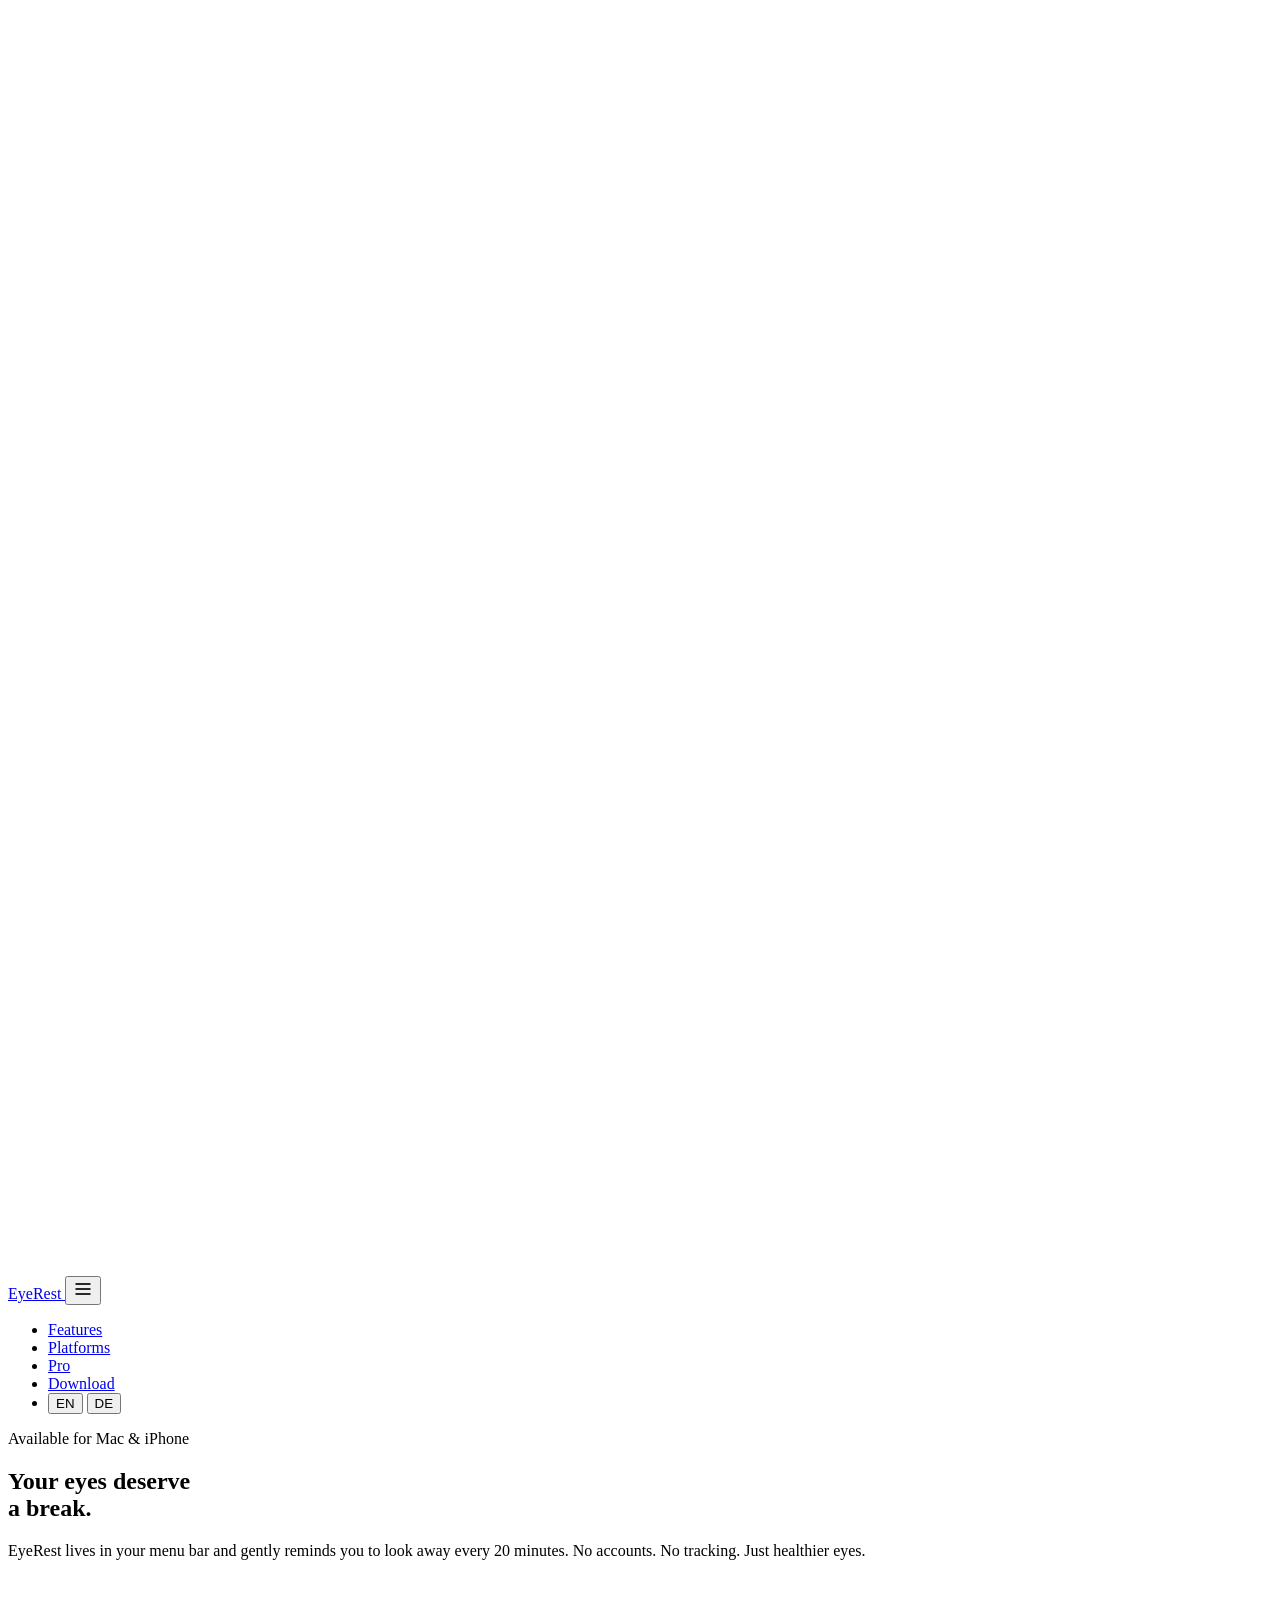
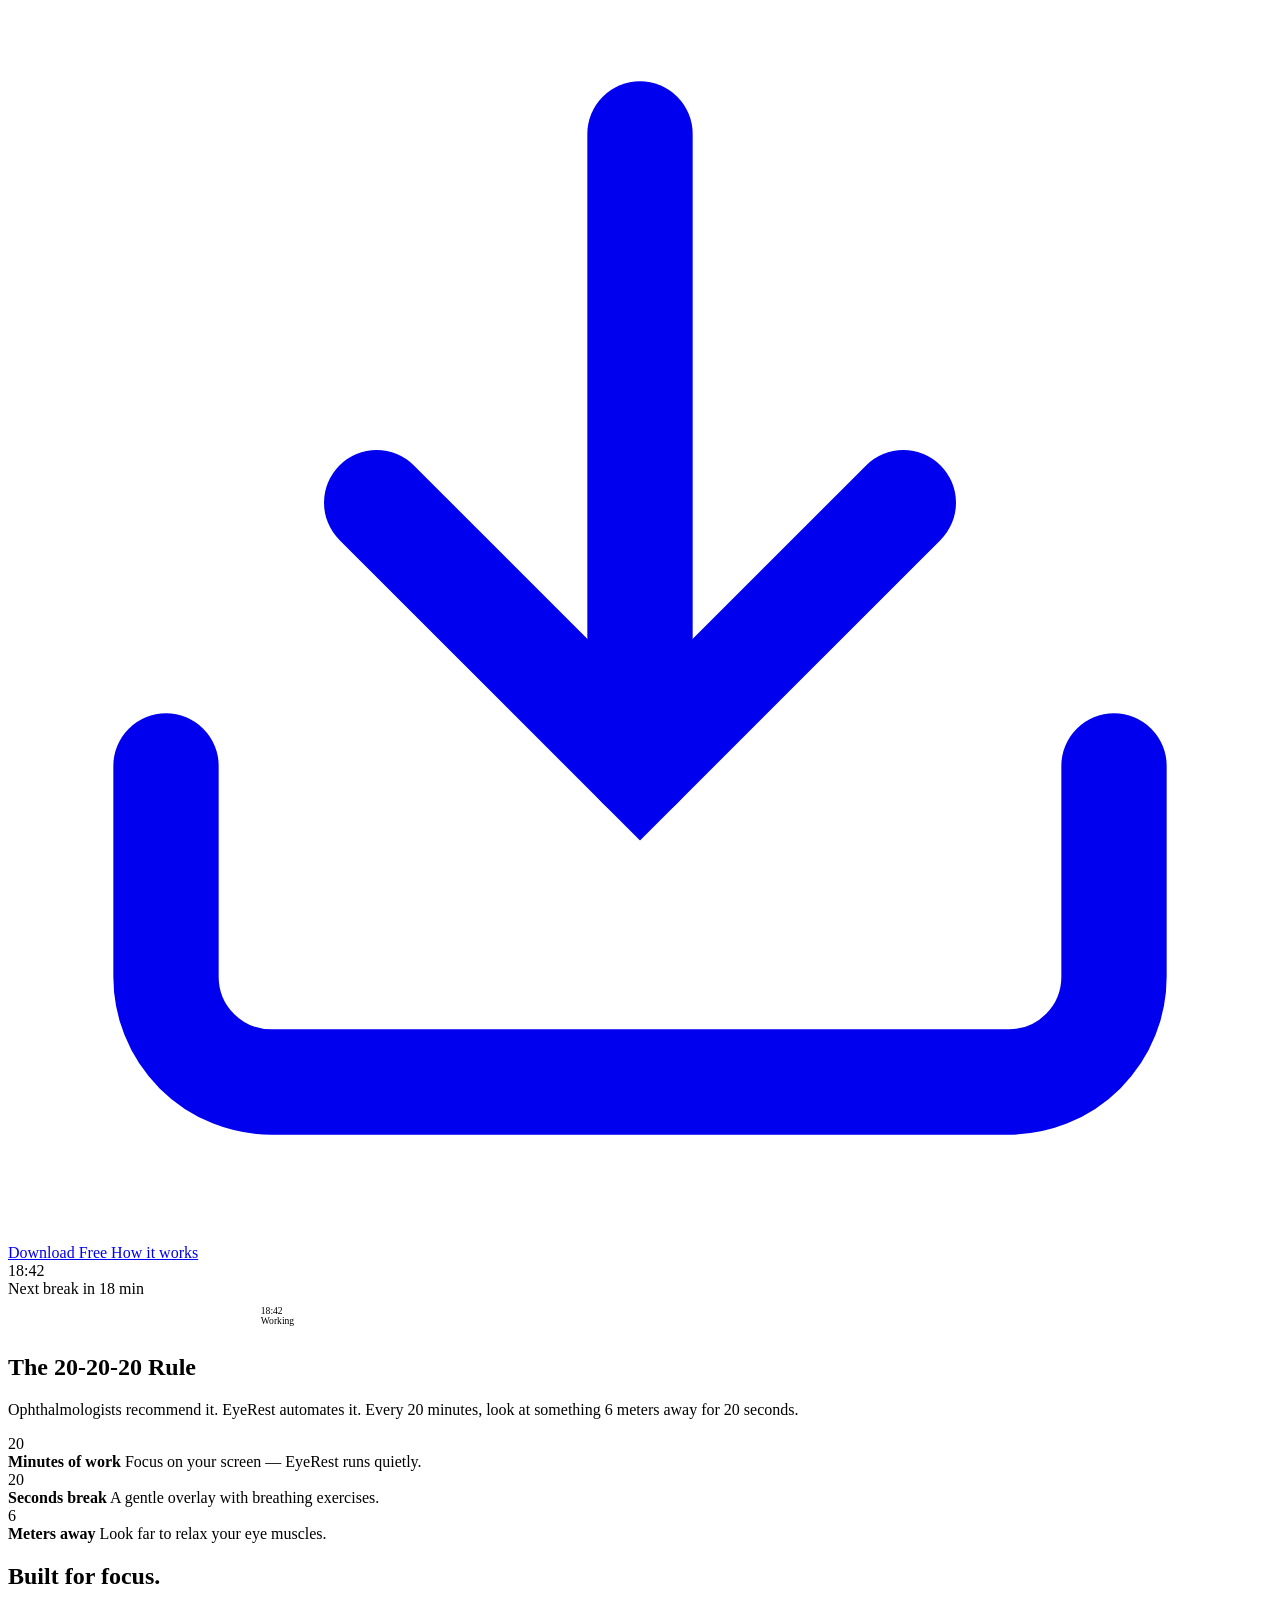
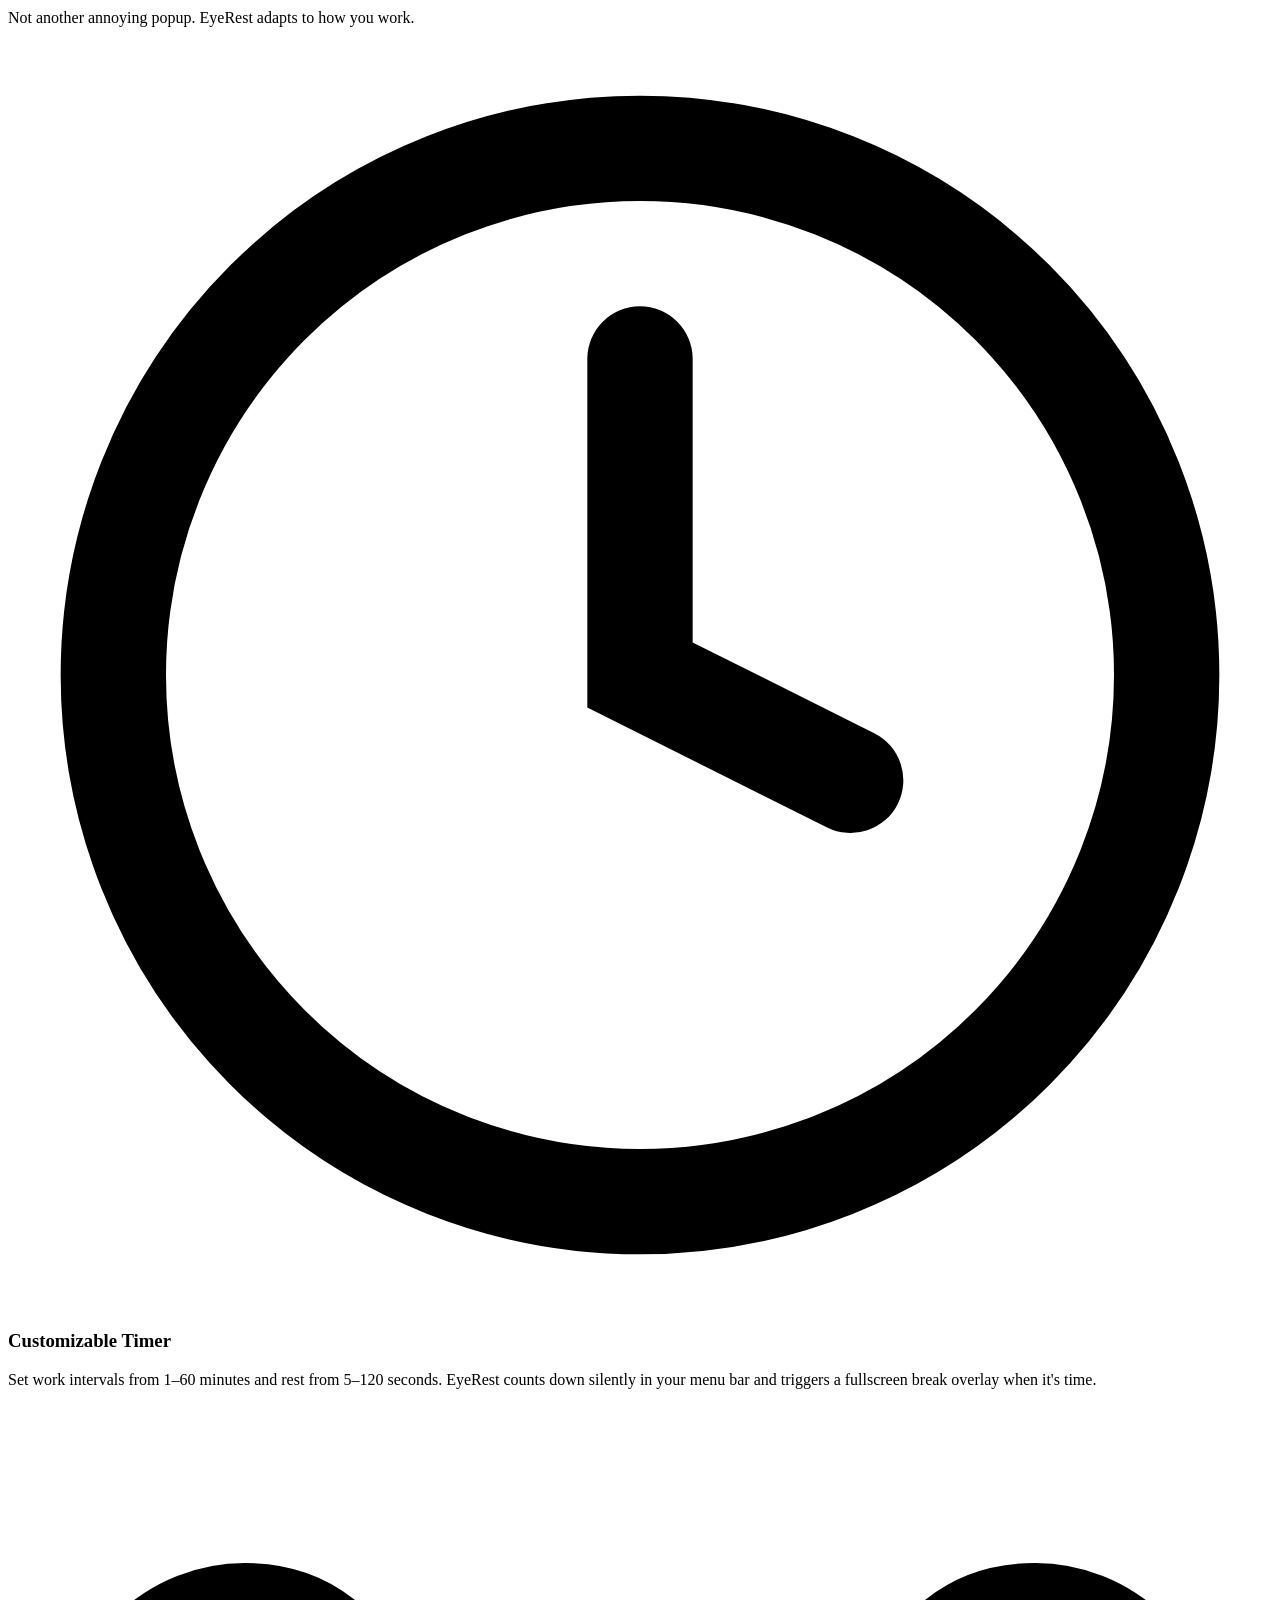
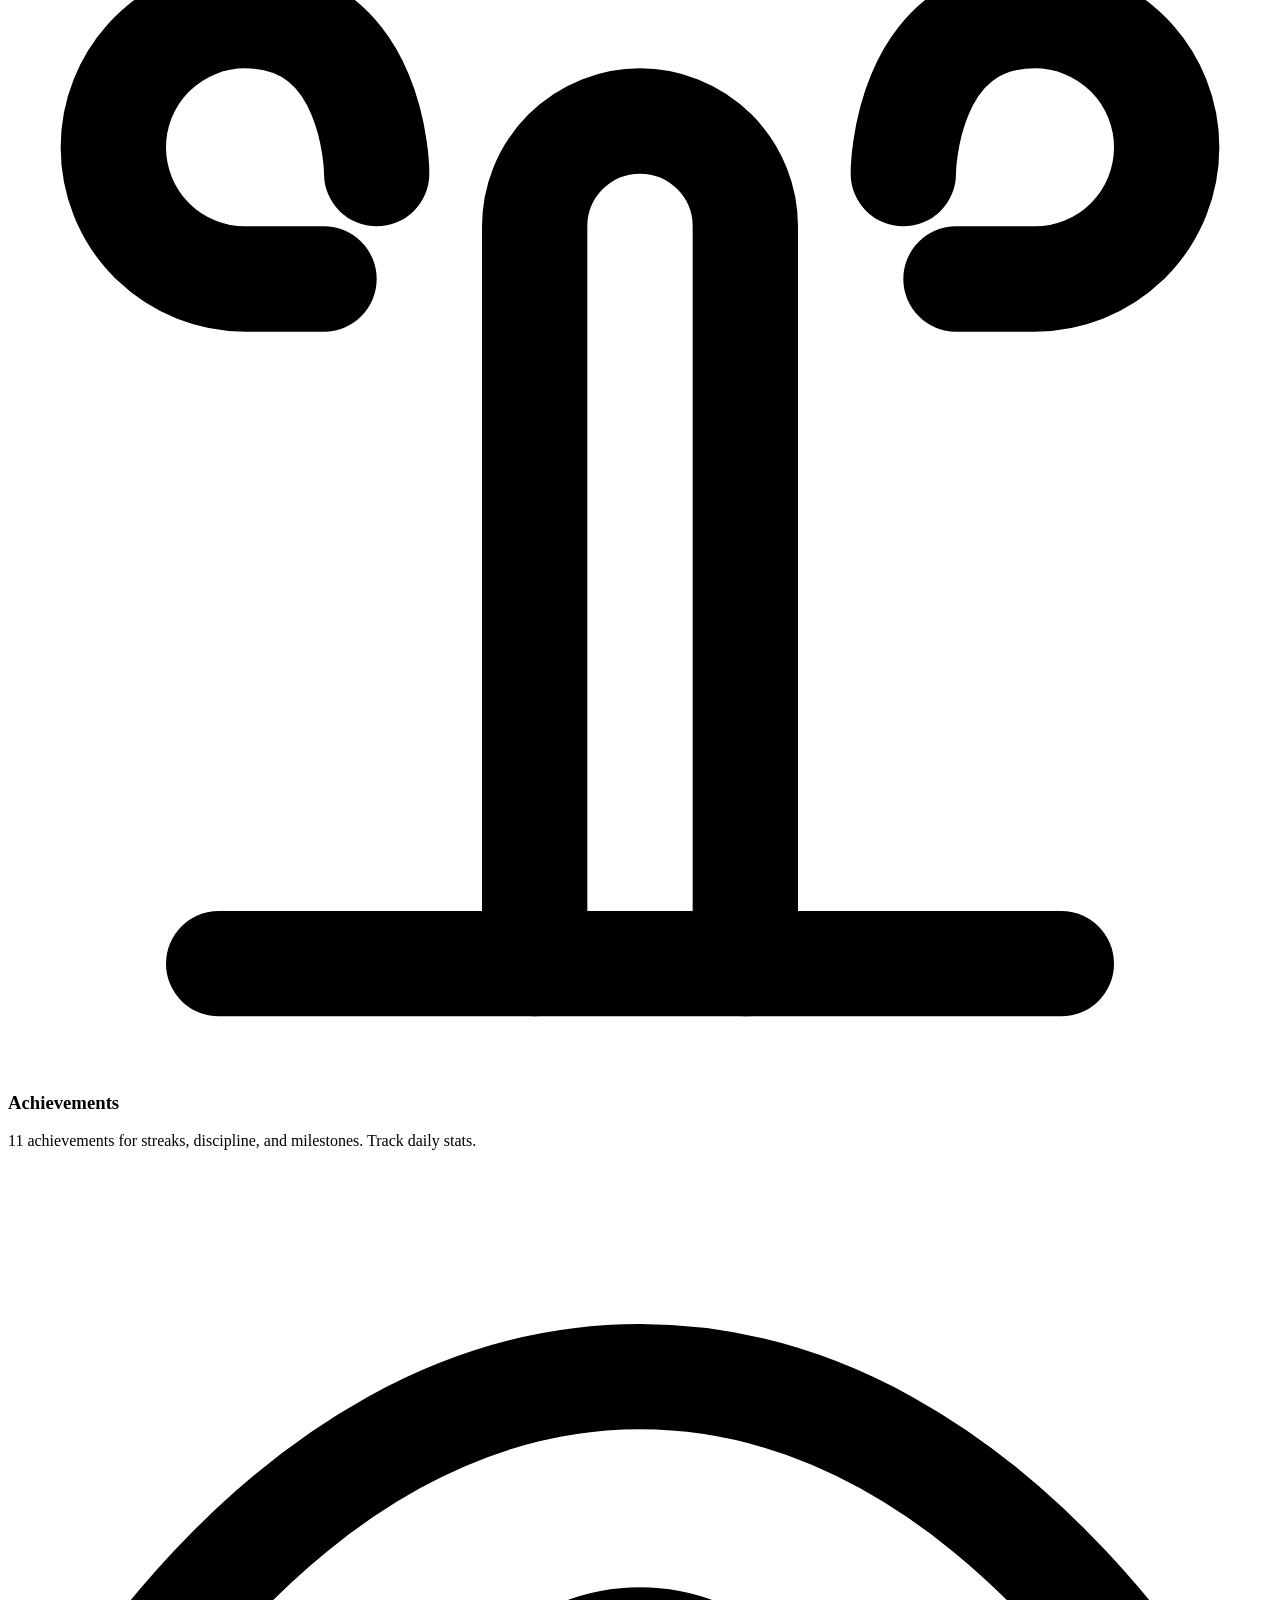
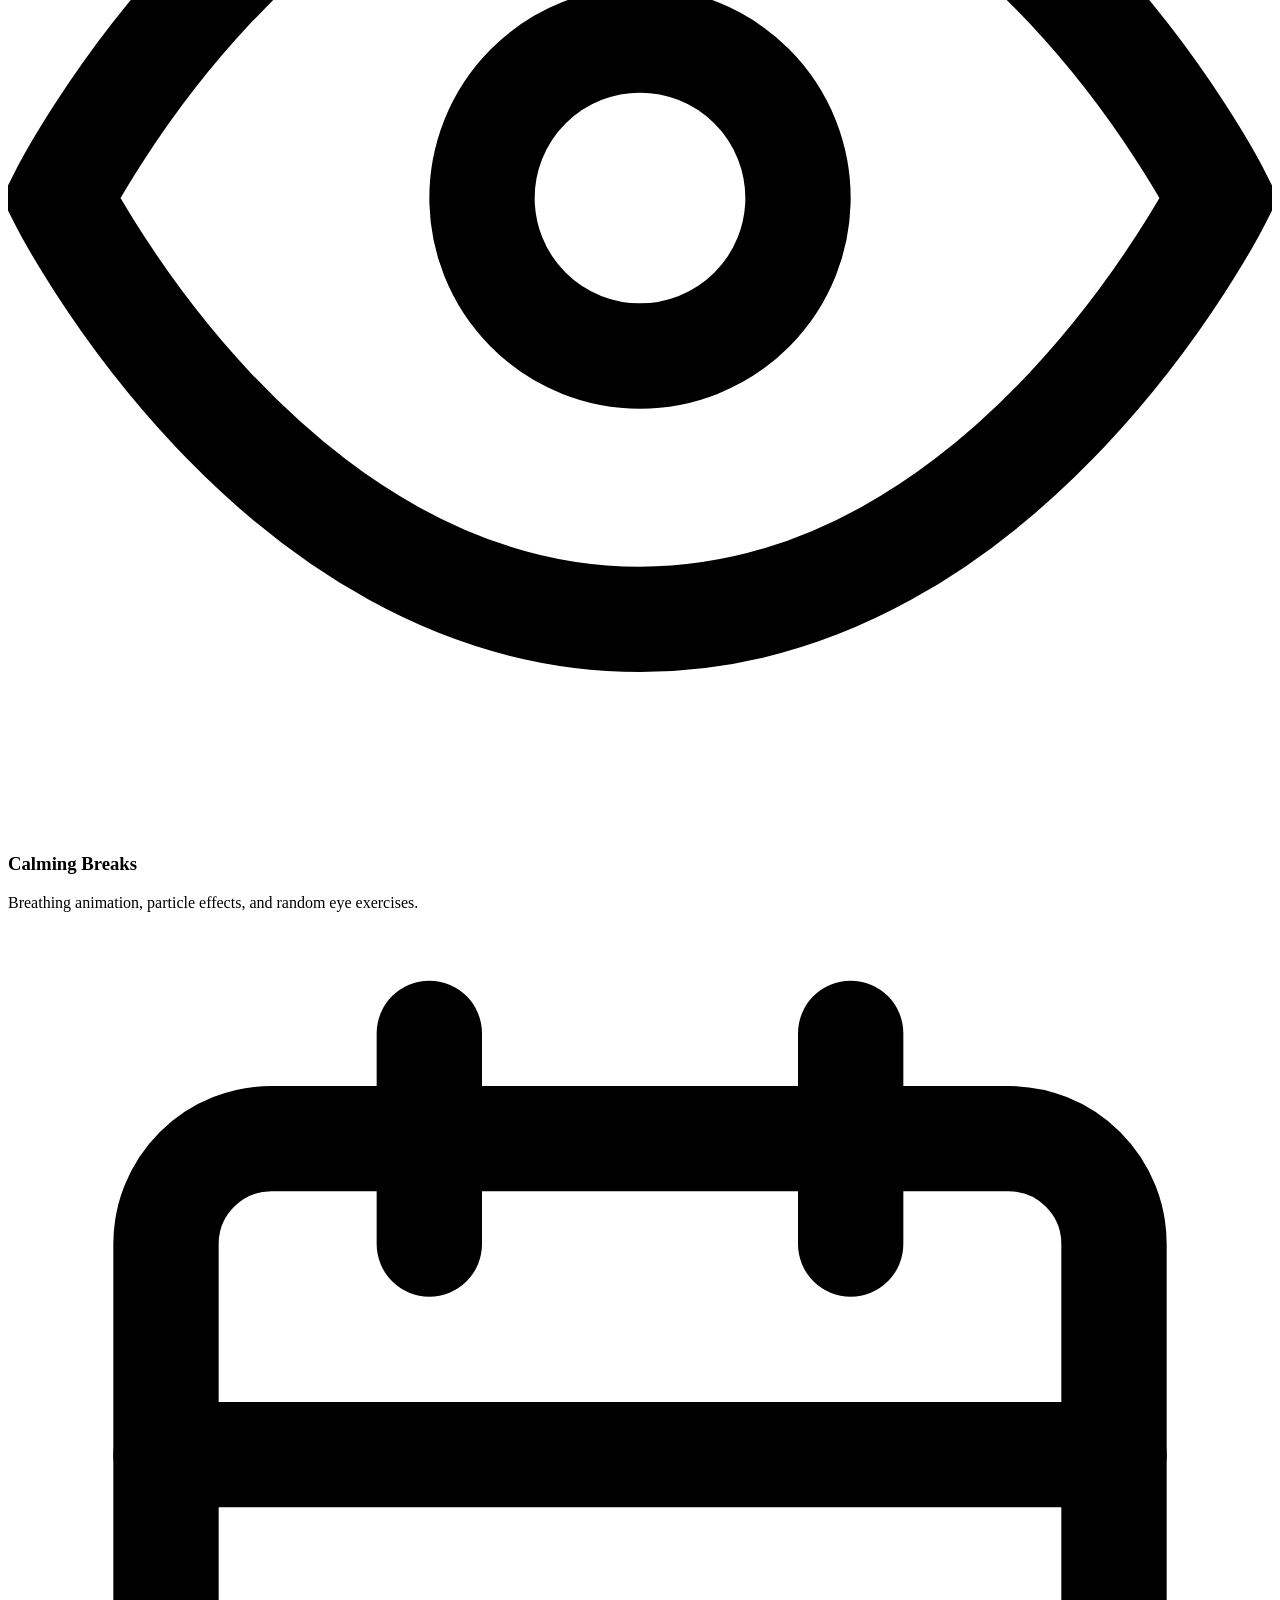
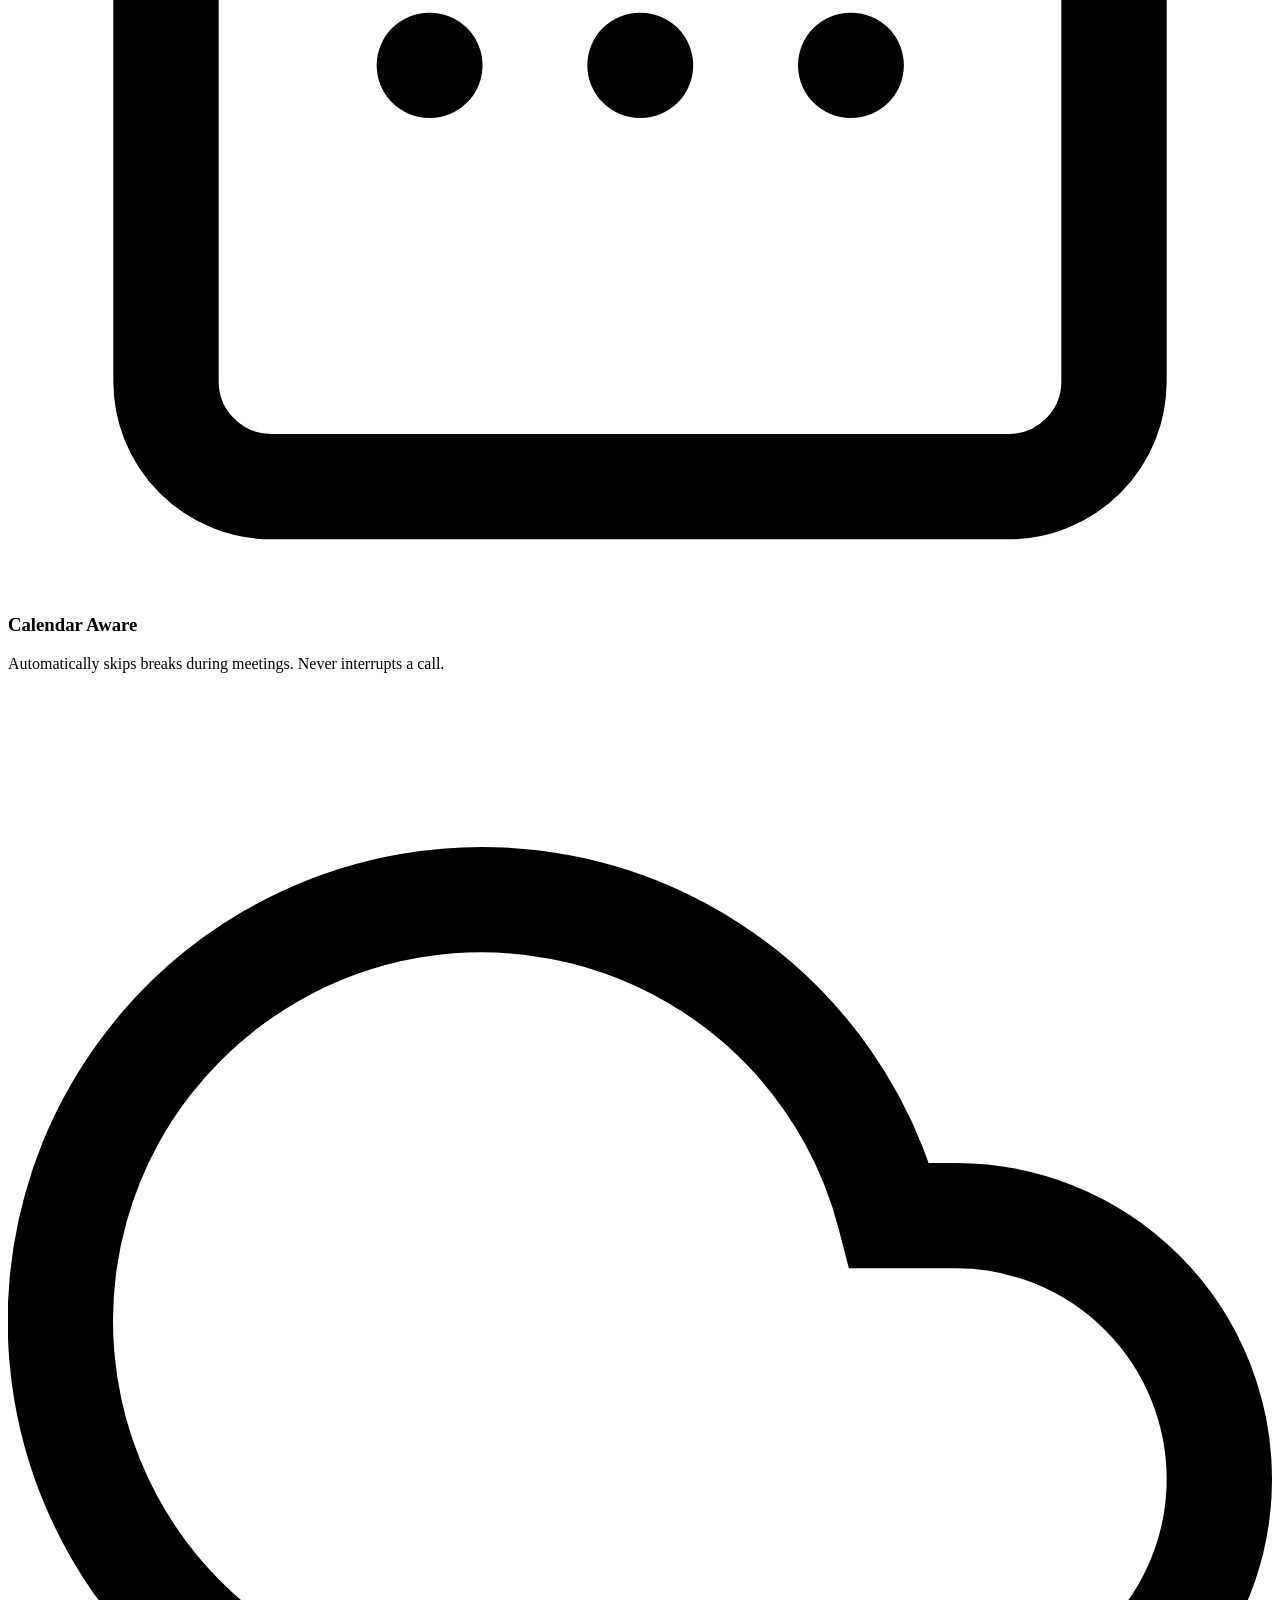
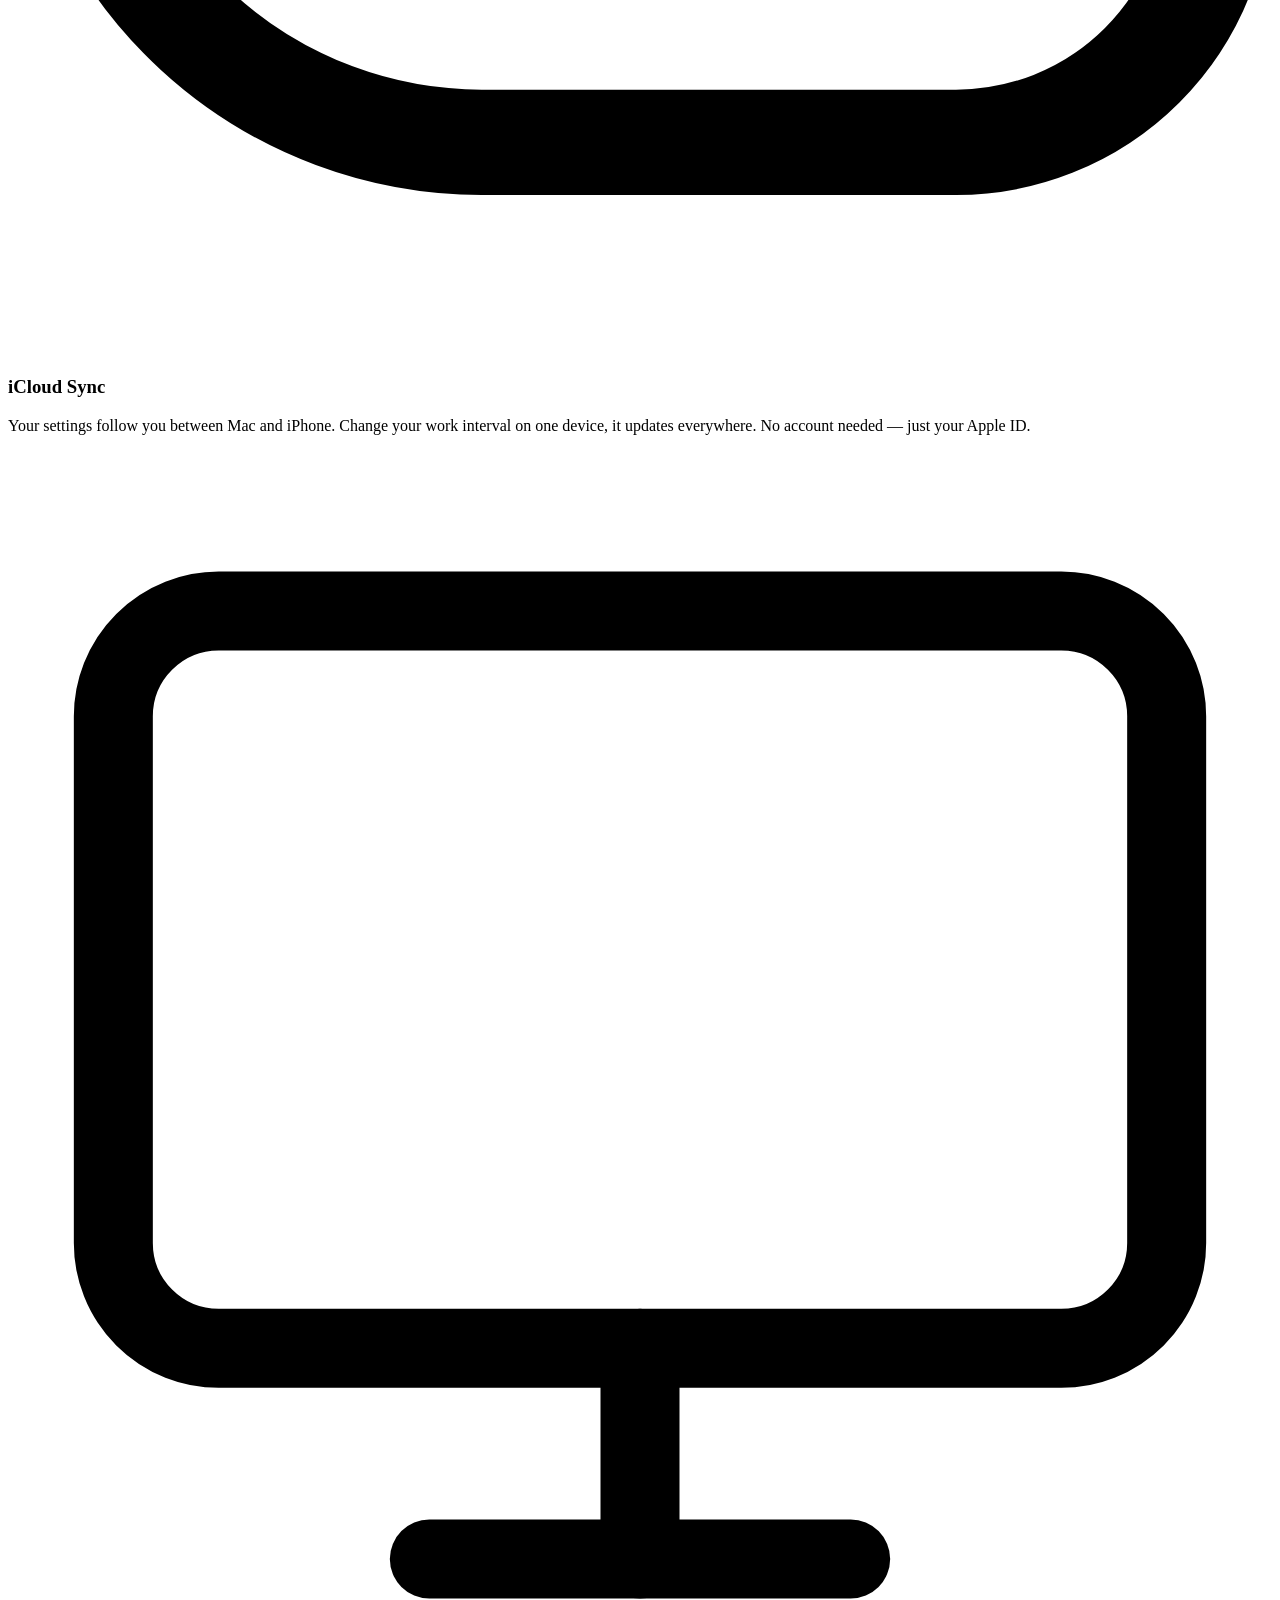
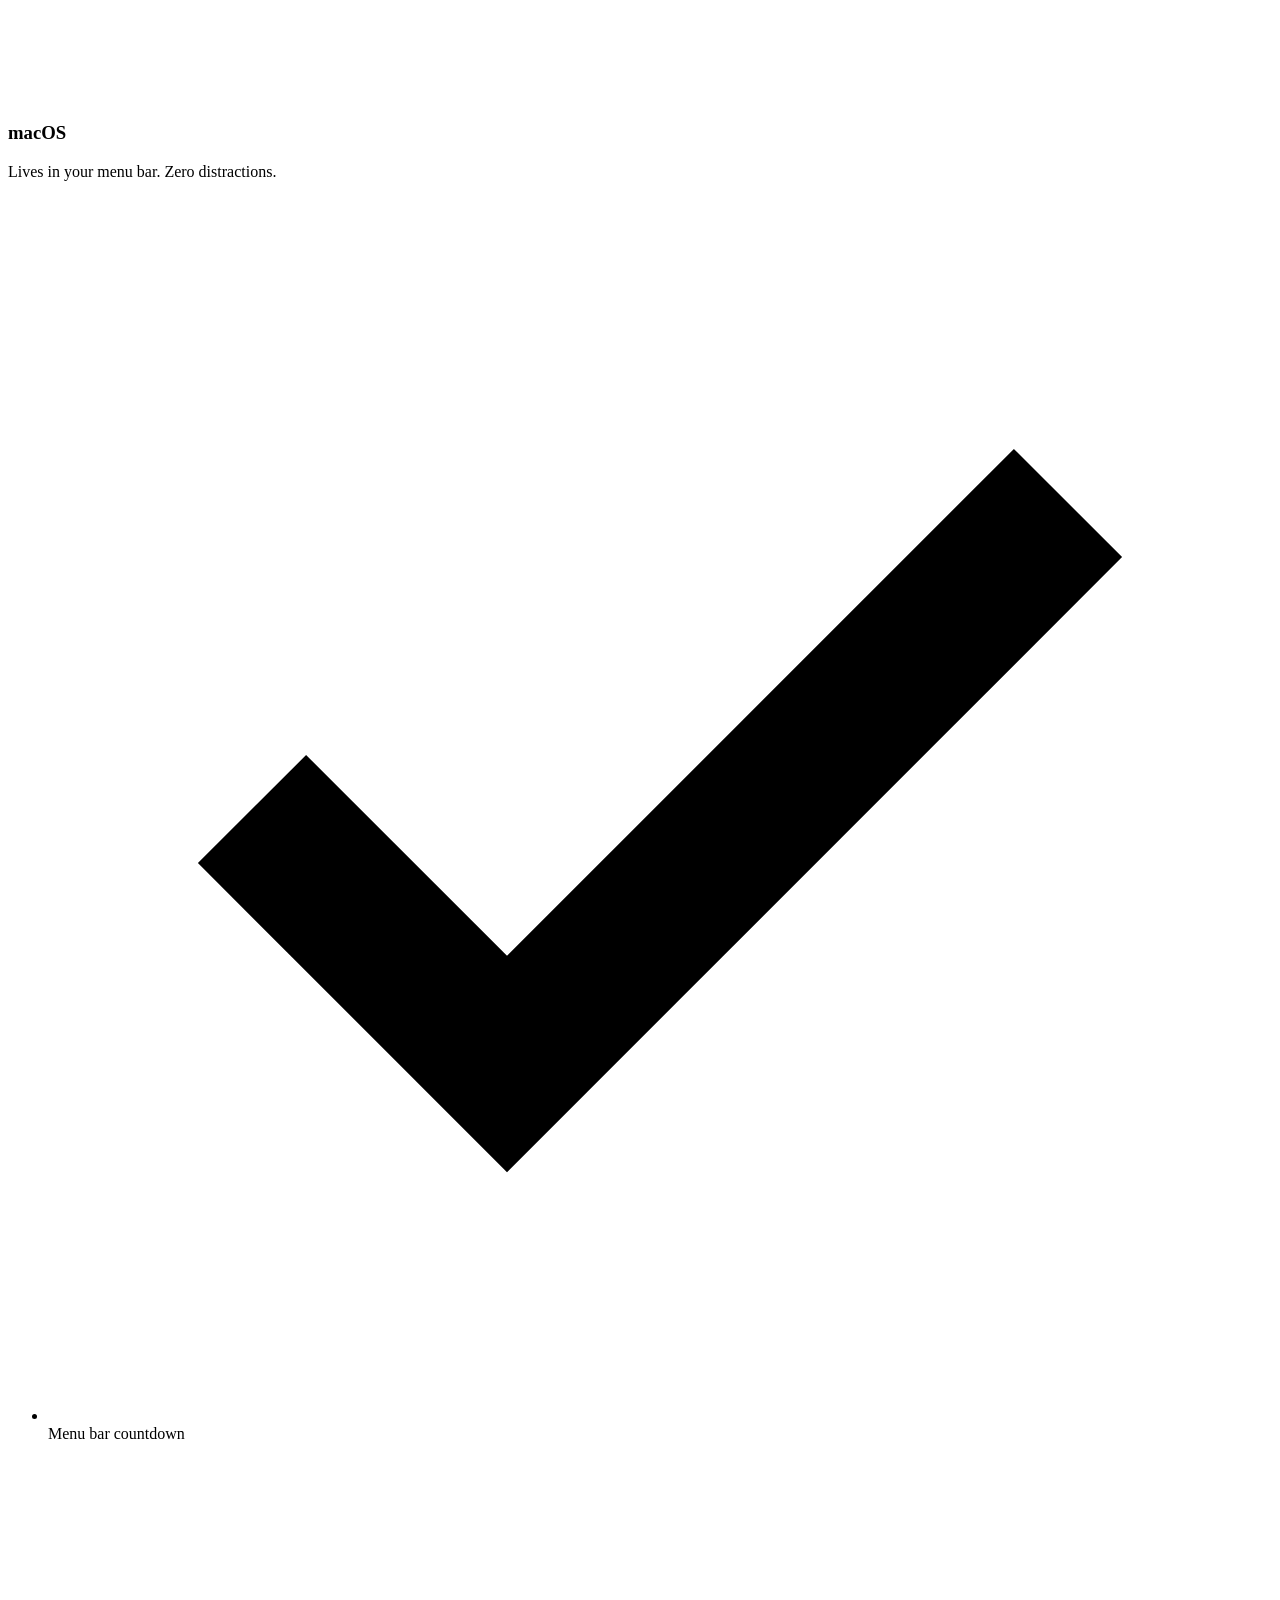
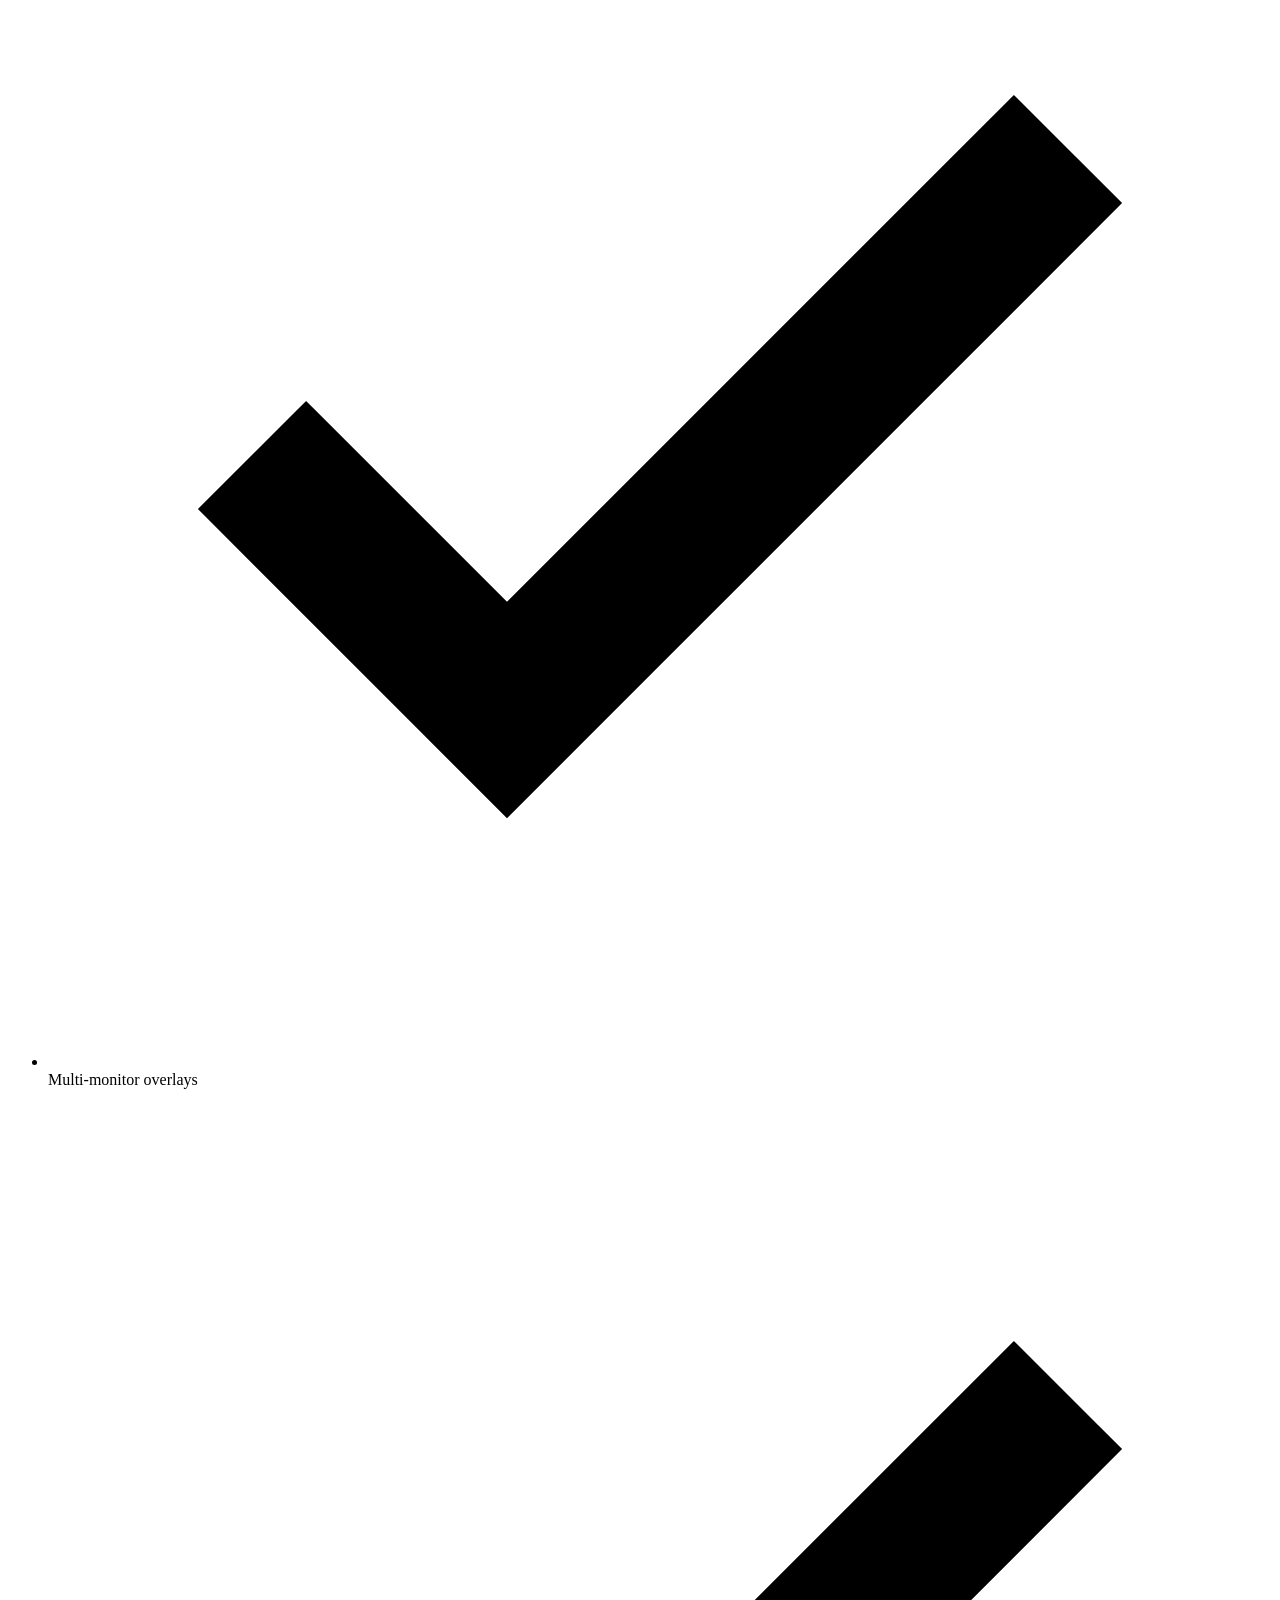
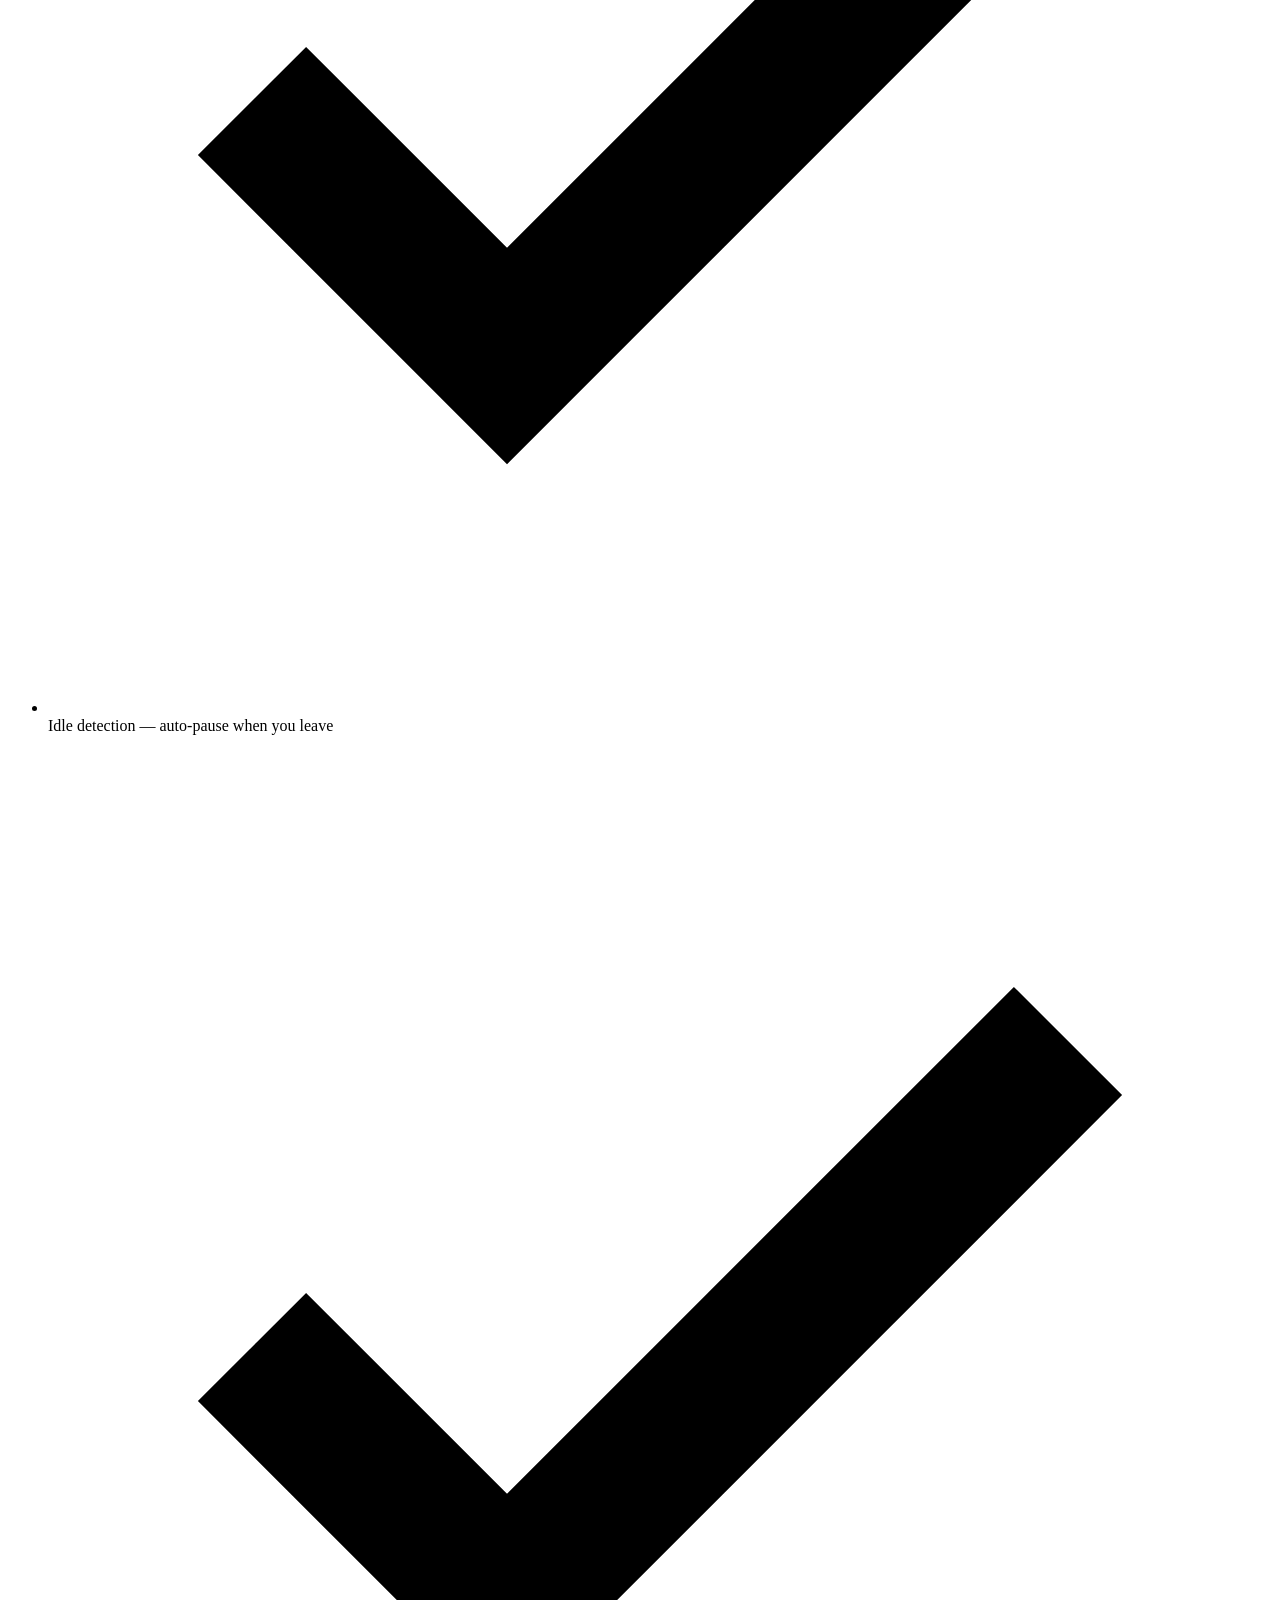
==== index.html @ 321d088e "improve: landing page launch preparation - Add email capture / waitlist section - Fix structured dat" ====
<!DOCTYPE html>
<html lang="en">
<head>
    <meta charset="UTF-8">
    <meta name="viewport" content="width=device-width, initial-scale=1.0">
    <title>EyeRest — Smart Eye Break Reminders for Mac & iPhone</title>
    <meta name="description" content="Take care of your eyes with the 20-20-20 rule. EyeRest lives in your menu bar and reminds you to look away. For Mac and iPhone.">
    <meta name="theme-color" content="#08090d">
    <meta name="keywords" content="eye break reminder, 20-20-20 rule app, eye strain, eye rest, screen break, mac menu bar app, eye health, digital eye strain, eye care app, eye exercise">
    <link rel="canonical" href="https://eyesaver.devsalah.com/">
    <meta name="robots" content="index, follow">
    <meta name="author" content="Salah Alhaji">
    <link rel="icon" type="image/svg+xml" href="/favicon.svg">

    <!-- Open Graph -->
    <meta property="og:title" content="EyeRest — Smart Eye Break Reminders for Mac & iPhone">
    <meta property="og:description" content="Take care of your eyes with the 20-20-20 rule. EyeRest lives in your menu bar and reminds you to look away. Free for Mac & iPhone.">
    <meta property="og:type" content="website">
    <meta property="og:url" content="https://eyesaver.devsalah.com/">
    <meta property="og:site_name" content="EyeRest">
    <meta property="og:locale" content="en_US">
    <!-- TODO: Convert og-image.svg to og-image.png (1200x630) before launch -->
    <meta property="og:image" content="https://eyesaver.devsalah.com/og-image.svg">
    <meta property="og:image:width" content="1200">
    <meta property="og:image:height" content="630">

    <!-- Twitter Card -->
    <meta name="twitter:card" content="summary_large_image">
    <meta name="twitter:title" content="EyeRest — Smart Eye Break Reminders">
    <meta name="twitter:description" content="The 20-20-20 rule, automated. Free for Mac & iPhone.">
    <meta name="twitter:image" content="https://eyesaver.devsalah.com/og-image.svg">

    <!-- Structured Data -->
    <script type="application/ld+json">
    {
        "@context": "https://schema.org",
        "@type": "SoftwareApplication",
        "name": "EyeRest",
        "operatingSystem": "macOS, iOS",
        "applicationCategory": "HealthApplication",
        "offers": {
            "@type": "Offer",
            "price": "1.99",
            "priceCurrency": "USD"
        },
        "description": "Smart eye break reminders based on the 20-20-20 rule. Lives in your menu bar and gently reminds you to look away every 20 minutes.",
        "url": "https://eyesaver.devsalah.com/",
        "author": {
            "@type": "Person",
            "name": "Salah Alhaji"
        }
    }
    </script>

    <link rel="stylesheet" href="style.css">
</head>
<body>

<!-- Nav -->
<nav>
    <div class="w">
        <a href="#" class="n-brand">
            <span class="n-logo">
                <svg viewBox="0 0 24 24" fill="none" stroke="white" stroke-width="2" stroke-linecap="round"><path d="M1 12s4-8 11-8 11 8 11 8-4 8-11 8-11-8-11-8z"/><circle cx="12" cy="12" r="3"/></svg>
            </span>
            EyeRest
        </a>
        <button class="n-mob" aria-label="Menu" onclick="document.querySelector('.n-links').classList.toggle('open')">
            <svg width="20" height="20" viewBox="0 0 24 24" fill="none" stroke="currentColor" stroke-width="2"><line x1="3" y1="6" x2="21" y2="6"/><line x1="3" y1="12" x2="21" y2="12"/><line x1="3" y1="18" x2="21" y2="18"/></svg>
        </button>
        <ul class="n-links">
            <li><a href="#features" data-en="Features" data-de="Funktionen">Features</a></li>
            <li><a href="#platforms" data-en="Platforms" data-de="Plattformen">Platforms</a></li>
            <li><a href="#pro">Pro</a></li>
            <li><a href="#download">Download</a></li>
            <li>
                <div class="lang-sw">
                    <button onclick="setLang('en')" class="on" id="btn-en">EN</button>
                    <button onclick="setLang('de')" id="btn-de">DE</button>
                </div>
            </li>
        </ul>
    </div>
</nav>

<!-- Hero -->
<section class="hero">
    <div class="w">
        <div class="hero-top">
            <span class="hero-dot"></span>
            <span data-en="Available for Mac & iPhone" data-de="Verfügbar für Mac & iPhone">Available for Mac & iPhone</span>
        </div>
        <h1 data-en="Your eyes deserve<br>a <span>break</span>." data-de="Deine Augen verdienen<br>eine <span>Pause</span>.">Your eyes deserve<br>a <span>break</span>.</h1>
        <p data-en="EyeRest lives in your menu bar and gently reminds you to look away every 20 minutes. No accounts. No tracking. Just healthier eyes." data-de="EyeRest lebt in deiner Menüleiste und erinnert dich sanft, alle 20 Minuten wegzuschauen. Keine Accounts. Kein Tracking. Einfach gesündere Augen.">EyeRest lives in your menu bar and gently reminds you to look away every 20 minutes. No accounts. No tracking. Just healthier eyes.</p>

        <div class="hero-btns">
            <a href="#download" class="btn btn-p">
                <svg viewBox="0 0 24 24" fill="none" stroke="currentColor" stroke-width="2" stroke-linecap="round"><path d="M21 15v4a2 2 0 01-2 2H5a2 2 0 01-2-2v-4"/><polyline points="7 10 12 15 17 10"/><line x1="12" y1="15" x2="12" y2="3"/></svg>
                <span data-en="Download Free" data-de="Kostenlos laden">Download Free</span>
            </a>
            <a href="#rule" class="btn btn-s" data-en="How it works" data-de="So funktioniert's">How it works</a>
        </div>

        <!-- Device Mockups -->
        <div class="hero-visual">
            <div class="device-mac">
                <div class="device-mac-bar">
                    <span class="device-mac-dot"></span>
                    <span class="device-mac-dot"></span>
                    <span class="device-mac-dot"></span>
                </div>
                <div class="device-mac-body">
                    <!-- Replace this with a real screenshot: <img src="screenshot-mac.png" alt="EyeRest on Mac"> -->
                    <div class="mock-timer">
                        <div class="mock-timer-ring">
                            <div class="mock-timer-time">18:42</div>
                        </div>
                        <div class="mock-timer-label" data-en="Next break in 18 min" data-de="Nächste Pause in 18 Min">Next break in 18 min</div>
                    </div>
                </div>
            </div>
            <div class="device-phone">
                <div class="device-phone-notch"><div class="device-phone-notch-inner"></div></div>
                <div class="device-phone-body">
                    <!-- Replace with: <img src="screenshot-iphone.png" alt="EyeRest on iPhone"> -->
                    <div class="mock-timer" style="transform: scale(0.6);">
                        <div class="mock-timer-ring">
                            <div class="mock-timer-time">18:42</div>
                        </div>
                        <div class="mock-timer-label" data-en="Working" data-de="Arbeiten">Working</div>
                    </div>
                </div>
            </div>
        </div>
    </div>
</section>

<!-- 20-20-20 Rule -->
<section class="rule" id="rule">
    <div class="w">
        <div class="rule-text v">
            <h2 data-en="The 20-20-20 Rule" data-de="Die 20-20-20 Regel">The 20-20-20 Rule</h2>
            <p data-en="Ophthalmologists recommend it. EyeRest automates it. Every 20 minutes, look at something 6 meters away for 20 seconds." data-de="Augenärzte empfehlen sie. EyeRest automatisiert sie. Alle 20 Minuten 20 Sekunden lang auf etwas in 6 Metern Entfernung schauen.">Ophthalmologists recommend it. EyeRest automates it. Every 20 minutes, look at something 6 meters away for 20 seconds.</p>
        </div>
        <div class="rule-steps">
            <div class="rule-step v">
                <div class="rule-num">20</div>
                <div class="rule-step-text">
                    <strong data-en="Minutes of work" data-de="Minuten Arbeit">Minutes of work</strong>
                    <span data-en="Focus on your screen — EyeRest runs quietly." data-de="Konzentrier dich auf deinen Bildschirm — EyeRest läuft leise.">Focus on your screen — EyeRest runs quietly.</span>
                </div>
            </div>
            <div class="rule-step v">
                <div class="rule-num">20</div>
                <div class="rule-step-text">
                    <strong data-en="Seconds break" data-de="Sekunden Pause">Seconds break</strong>
                    <span data-en="A gentle overlay with breathing exercises." data-de="Ein sanftes Overlay mit Atemübungen.">A gentle overlay with breathing exercises.</span>
                </div>
            </div>
            <div class="rule-step v">
                <div class="rule-num">6</div>
                <div class="rule-step-text">
                    <strong data-en="Meters away" data-de="Meter Entfernung">Meters away</strong>
                    <span data-en="Look far to relax your eye muscles." data-de="In die Ferne schauen, um die Augenmuskeln zu entspannen.">Look far to relax your eye muscles.</span>
                </div>
            </div>
        </div>
    </div>
</section>

<!-- Features Bento -->
<section class="bento" id="features">
    <div class="w">
        <div class="bento-head v">
            <h2 data-en="Built for focus." data-de="Gebaut für Fokus.">Built for focus.</h2>
            <p data-en="Not another annoying popup. EyeRest adapts to how you work." data-de="Kein nerviges Popup. EyeRest passt sich an, wie du arbeitest.">Not another annoying popup. EyeRest adapts to how you work.</p>
        </div>
        <div class="bento-grid">
            <!-- Span 2: Timer -->
            <div class="b-card span-2 v">
                <div class="b-icon bi-blue">
                    <svg viewBox="0 0 24 24" fill="none" stroke="currentColor" stroke-width="2" stroke-linecap="round"><circle cx="12" cy="12" r="10"/><polyline points="12 6 12 12 16 14"/></svg>
                </div>
                <h3 data-en="Customizable Timer" data-de="Anpassbarer Timer">Customizable Timer</h3>
                <p data-en="Set work intervals from 1–60 minutes and rest from 5–120 seconds. EyeRest counts down silently in your menu bar and triggers a fullscreen break overlay when it's time." data-de="Arbeitsintervalle von 1–60 Minuten und Pausen von 5–120 Sekunden einstellen. EyeRest zählt leise in der Menüleiste herunter und zeigt ein Fullscreen-Overlay, wenn es soweit ist.">Set work intervals from 1–60 minutes and rest from 5–120 seconds. EyeRest counts down silently in your menu bar and triggers a fullscreen break overlay when it's time.</p>
            </div>
            <!-- Achievements -->
            <div class="b-card v">
                <div class="b-icon bi-purple">
                    <svg viewBox="0 0 24 24" fill="none" stroke="currentColor" stroke-width="2" stroke-linecap="round"><path d="M6 9H4.5a2.5 2.5 0 010-5C7 4 7 7 7 7"/><path d="M18 9h1.5a2.5 2.5 0 000-5C17 4 17 7 17 7"/><path d="M4 22h16"/><path d="M10 22V8a2 2 0 114 0v14"/></svg>
                </div>
                <h3 data-en="Achievements" data-de="Achievements">Achievements</h3>
                <p data-en="11 achievements for streaks, discipline, and milestones. Track daily stats." data-de="11 Achievements für Streaks, Disziplin und Meilensteine. Tägliche Statistiken.">11 achievements for streaks, discipline, and milestones. Track daily stats.</p>
            </div>
            <!-- Break Overlay -->
            <div class="b-card v">
                <div class="b-icon bi-green">
                    <svg viewBox="0 0 24 24" fill="none" stroke="currentColor" stroke-width="2" stroke-linecap="round"><path d="M1 12s4-8 11-8 11 8 11 8-4 8-11 8-11-8-11-8z"/><circle cx="12" cy="12" r="3"/></svg>
                </div>
                <h3 data-en="Calming Breaks" data-de="Beruhigende Pausen">Calming Breaks</h3>
                <p data-en="Breathing animation, particle effects, and random eye exercises." data-de="Atemanimation, Partikeleffekte und zufällige Augenübungen.">Breathing animation, particle effects, and random eye exercises.</p>
            </div>
            <!-- Calendar -->
            <div class="b-card v">
                <div class="b-icon bi-cyan">
                    <svg viewBox="0 0 24 24" fill="none" stroke="currentColor" stroke-width="2" stroke-linecap="round"><rect x="3" y="4" width="18" height="18" rx="2"/><line x1="16" y1="2" x2="16" y2="6"/><line x1="8" y1="2" x2="8" y2="6"/><line x1="3" y1="10" x2="21" y2="10"/><path d="M8 14h.01"/><path d="M12 14h.01"/><path d="M16 14h.01"/></svg>
                </div>
                <h3 data-en="Calendar Aware" data-de="Kalender-integriert">Calendar Aware</h3>
                <p data-en="Automatically skips breaks during meetings. Never interrupts a call." data-de="Überspringt Pausen automatisch bei Terminen. Unterbricht nie einen Call.">Automatically skips breaks during meetings. Never interrupts a call.</p>
            </div>
            <!-- iCloud -->
            <div class="b-card span-2 v">
                <div class="b-icon bi-yellow">
                    <svg viewBox="0 0 24 24" fill="none" stroke="currentColor" stroke-width="2" stroke-linecap="round"><path d="M18 10h-1.26A8 8 0 109 20h9a5 5 0 000-10z"/></svg>
                </div>
                <h3 data-en="iCloud Sync" data-de="iCloud Sync">iCloud Sync</h3>
                <p data-en="Your settings follow you between Mac and iPhone. Change your work interval on one device, it updates everywhere. No account needed — just your Apple ID." data-de="Deine Einstellungen folgen dir zwischen Mac und iPhone. Ändere dein Arbeitsintervall auf einem Gerät, es aktualisiert sich überall. Kein Account nötig — nur deine Apple ID.">Your settings follow you between Mac and iPhone. Change your work interval on one device, it updates everywhere. No account needed — just your Apple ID.</p>
            </div>
        </div>
    </div>
</section>

<!-- Platforms -->
<section class="plat" id="platforms">
    <div class="w">
        <!-- macOS -->
        <div class="plat-card v">
            <h3>
                <svg viewBox="0 0 24 24" fill="none" stroke="currentColor" stroke-width="1.5" stroke-linecap="round"><rect x="2" y="3" width="20" height="14" rx="2"/><line x1="8" y1="21" x2="16" y2="21"/><line x1="12" y1="17" x2="12" y2="21"/></svg>
                macOS
            </h3>
            <p data-en="Lives in your menu bar. Zero distractions." data-de="Lebt in der Menüleiste. Null Ablenkung.">Lives in your menu bar. Zero distractions.</p>
            <ul class="plat-list">
                <li><span class="plat-check"><svg viewBox="0 0 24 24" fill="none" stroke="currentColor" stroke-width="3"><polyline points="20 6 9 17 4 12"/></svg></span><span data-en="Menu bar countdown" data-de="Menüleisten-Countdown">Menu bar countdown</span></li>
                <li><span class="plat-check"><svg viewBox="0 0 24 24" fill="none" stroke="currentColor" stroke-width="3"><polyline points="20 6 9 17 4 12"/></svg></span><span data-en="Multi-monitor overlays" data-de="Multi-Monitor Overlays">Multi-monitor overlays</span></li>
                <li><span class="plat-check"><svg viewBox="0 0 24 24" fill="none" stroke="currentColor" stroke-width="3"><polyline points="20 6 9 17 4 12"/></svg></span><span data-en="Idle detection — auto-pause when you leave" data-de="Inaktivitätserkennung — Auto-Pause wenn du weg bist">Idle detection — auto-pause when you leave</span></li>
                <li><span class="plat-check"><svg viewBox="0 0 24 24" fill="none" stroke="currentColor" stroke-width="3"><polyline points="20 6 9 17 4 12"/></svg></span><span data-en="Fullscreen app detection" data-de="Vollbild-App Erkennung">Fullscreen app detection</span></li>
                <li><span class="plat-check"><svg viewBox="0 0 24 24" fill="none" stroke="currentColor" stroke-width="3"><polyline points="20 6 9 17 4 12"/></svg></span><span data-en="Global hotkey" data-de="Globaler Hotkey">Global hotkey</span></li>
            </ul>
        </div>
        <!-- iOS -->
        <div class="plat-card v">
            <h3>
                <svg viewBox="0 0 24 24" fill="none" stroke="currentColor" stroke-width="1.5" stroke-linecap="round"><rect x="5" y="2" width="14" height="20" rx="2"/><line x1="12" y1="18" x2="12.01" y2="18"/></svg>
                iPhone
            </h3>
            <p data-en="Widgets, Live Activities, and more." data-de="Widgets, Live Activities und mehr.">Widgets, Live Activities, and more.</p>
            <ul class="plat-list">
                <li><span class="plat-check"><svg viewBox="0 0 24 24" fill="none" stroke="currentColor" stroke-width="3"><polyline points="20 6 9 17 4 12"/></svg></span><span data-en="Live Activity & Dynamic Island" data-de="Live Activity & Dynamic Island">Live Activity & Dynamic Island</span></li>
                <li><span class="plat-check"><svg viewBox="0 0 24 24" fill="none" stroke="currentColor" stroke-width="3"><polyline points="20 6 9 17 4 12"/></svg></span><span data-en="Home screen timer widget" data-de="Homescreen Timer-Widget">Home screen timer widget</span></li>
                <li><span class="plat-check"><svg viewBox="0 0 24 24" fill="none" stroke="currentColor" stroke-width="3"><polyline points="20 6 9 17 4 12"/></svg></span><span data-en="Lock screen controls" data-de="Sperrbildschirm-Steuerung">Lock screen controls</span></li>
                <li><span class="plat-check"><svg viewBox="0 0 24 24" fill="none" stroke="currentColor" stroke-width="3"><polyline points="20 6 9 17 4 12"/></svg></span><span data-en="Apple Health integration" data-de="Apple Health Integration">Apple Health integration</span></li>
                <li><span class="plat-check"><svg viewBox="0 0 24 24" fill="none" stroke="currentColor" stroke-width="3"><polyline points="20 6 9 17 4 12"/></svg></span><span data-en="Haptic feedback" data-de="Haptisches Feedback">Haptic feedback</span></li>
            </ul>
        </div>
    </div>
</section>

<!-- Pro -->
<section class="pro" id="pro">
    <div class="w">
        <div class="pro-pill">
            <svg viewBox="0 0 24 24" fill="currentColor"><path d="M5 16L3 5l5.5 5L12 4l3.5 6L21 5l-2 11H5z"/><path d="M3.5 21h17a1 1 0 001-1v-1a1 1 0 00-1-1h-17a1 1 0 00-1 1v1a1 1 0 001 1z"/></svg>
            Pro
        </div>
        <h2 class="v" data-en="For power users." data-de="Für Power-User.">For power users.</h2>
        <p class="v" data-en="EyeRest is free. Pro unlocks extras for those who want full control." data-de="EyeRest ist kostenlos. Pro schaltet Extras für volle Kontrolle frei.">EyeRest is free. Pro unlocks extras for those who want full control.</p>
        <div class="pro-grid">
            <div class="pro-item v">
                <h4 data-en="Strict Mode" data-de="Strenger Modus">Strict Mode</h4>
                <p data-en="Blocks skipping breaks. No exceptions." data-de="Blockiert das Überspringen. Keine Ausnahmen.">Blocks skipping breaks. No exceptions.</p>
            </div>
            <div class="pro-item v">
                <h4 data-en="Calendar Sync" data-de="Kalender-Sync">Calendar Sync</h4>
                <p data-en="Auto-skip during meetings and events." data-de="Auto-Skip bei Terminen und Events.">Auto-skip during meetings and events.</p>
            </div>
            <div class="pro-item v">
                <h4 data-en="Custom Sounds" data-de="Eigene Sounds">Custom Sounds</h4>
                <p data-en="Pick your own break start and end sounds." data-de="Eigene Sounds für Pausen-Start und -Ende.">Pick your own break start and end sounds.</p>
            </div>
            <div class="pro-item v">
                <h4 data-en="Overlay Themes" data-de="Overlay-Themes">Overlay Themes</h4>
                <p data-en="Ocean, Aurora, Forest, Sunset, and more." data-de="Ozean, Aurora, Wald, Sonnenuntergang u.v.m.">Ocean, Aurora, Forest, Sunset, and more.</p>
            </div>
            <div class="pro-item v">
                <h4 data-en="Smart Reminders" data-de="Smarte Erinnerungen">Smart Reminders</h4>
                <p data-en="Get a heads-up before your break starts." data-de="Vorab-Warnung bevor deine Pause beginnt.">Get a heads-up before your break starts.</p>
            </div>
            <div class="pro-item v">
                <h4 data-en="Menu Bar Countdown" data-de="Menüleisten-Countdown">Menu Bar Countdown</h4>
                <p data-en="See the remaining time right in your menu bar." data-de="Verbleibende Zeit direkt in der Menüleiste sehen.">See the remaining time right in your menu bar.</p>
            </div>
        </div>
    </div>
</section>

<!-- CTA -->
<section class="cta" id="download">
    <div class="w">
        <h2 class="v" data-en="Start taking breaks." data-de="Fang an, Pausen zu machen.">Start taking breaks.</h2>
        <p class="v" data-en="Free. No account. Your data stays yours." data-de="Kostenlos. Kein Account. Deine Daten bleiben deine.">Free. No account. Your data stays yours.</p>
        <div class="hero-btns v">
            <!-- Replace # with actual App Store link -->
            <a href="#" class="btn btn-p">
                <svg viewBox="0 0 24 24" fill="currentColor" width="18" height="18"><path d="M18.71 19.5c-.83 1.24-1.71 2.45-3.05 2.47-1.34.03-1.77-.79-3.29-.79-1.53 0-2 .77-3.27.82-1.31.05-2.3-1.32-3.14-2.53C4.25 17 2.94 12.45 4.7 9.39c.87-1.52 2.43-2.48 4.12-2.51 1.28-.02 2.5.87 3.29.87.78 0 2.26-1.07 3.8-.91.65.03 2.47.26 3.64 1.98-.09.06-2.17 1.28-2.15 3.81.03 3.02 2.65 4.03 2.68 4.04-.03.07-.42 1.44-1.38 2.83M13 3.5c.73-.83 1.94-1.46 2.94-1.5.13 1.17-.34 2.35-1.04 3.19-.69.85-1.83 1.51-2.95 1.42-.15-1.15.41-2.35 1.05-3.11z"/></svg>
                <span data-en="Download for Mac & iPhone" data-de="Laden für Mac & iPhone">Download for Mac & iPhone</span>
            </a>
        </div>
    </div>
</section>

<!-- TODO: Add real beta user testimonials before launch -->

<section class="early-access">
  <h2>Get Early Access</h2>
  <p>Join the waitlist and get 1 month Pro free at launch.</p>
  <form>
    <input type="email" placeholder="your@email.com">
    <button type="submit">Join Waitlist</button>
  </form>
</section>

<!-- Footer -->
<footer>
    <div class="w">
        <span class="f-left">&copy; 2025 EyeRest</span>
        <ul class="f-links">
            <li><a href="/support" data-en="Support" data-de="Support">Support</a></li>
            <li><a href="privacy.html" data-en="Privacy" data-de="Datenschutz">Privacy</a></li>
            <li><a href="mailto:eyerest@devsalah.com" data-en="Contact" data-de="Kontakt">Contact</a></li>
        </ul>
    </div>
</footer>

<script>
let L = localStorage.getItem('lang') || 'en';
function setLang(l) {
    L = l; localStorage.setItem('lang', l);
    document.documentElement.lang = l;
    document.getElementById('btn-en').classList.toggle('on', l==='en');
    document.getElementById('btn-de').classList.toggle('on', l==='de');
    document.querySelectorAll('[data-en]').forEach(e => {
        const t = e.getAttribute('data-'+l);
        if(t) e.innerHTML = t;
    });
}

// Scroll reveal
const obs = new IntersectionObserver(es => {
    es.forEach(e => { if(e.isIntersecting) e.target.classList.add('show'); });
}, { threshold: 0.15 });
document.querySelectorAll('.v').forEach(e => obs.observe(e));

// Close mobile nav on click
document.querySelectorAll('.n-links a').forEach(a =>
    a.addEventListener('click', () => document.querySelector('.n-links').classList.remove('open'))
);

setLang(L);
</script>
</body>
</html>
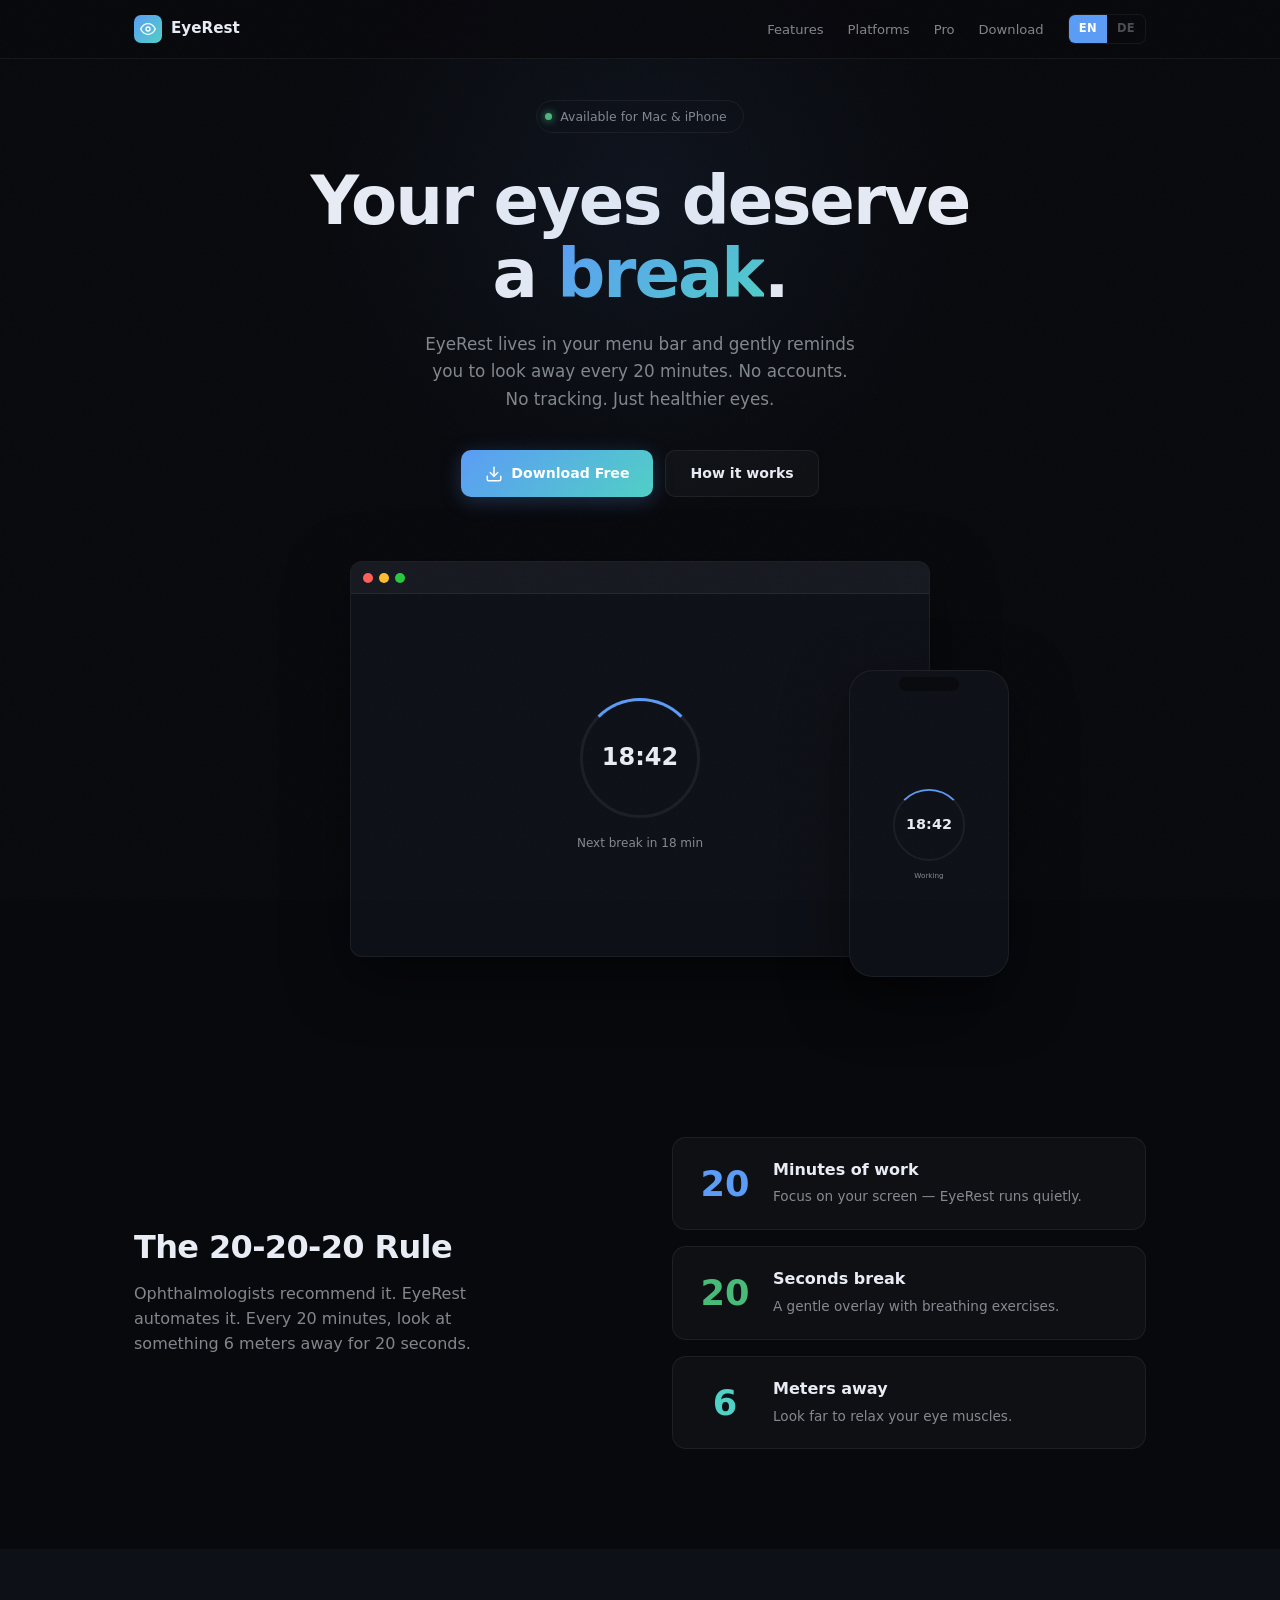
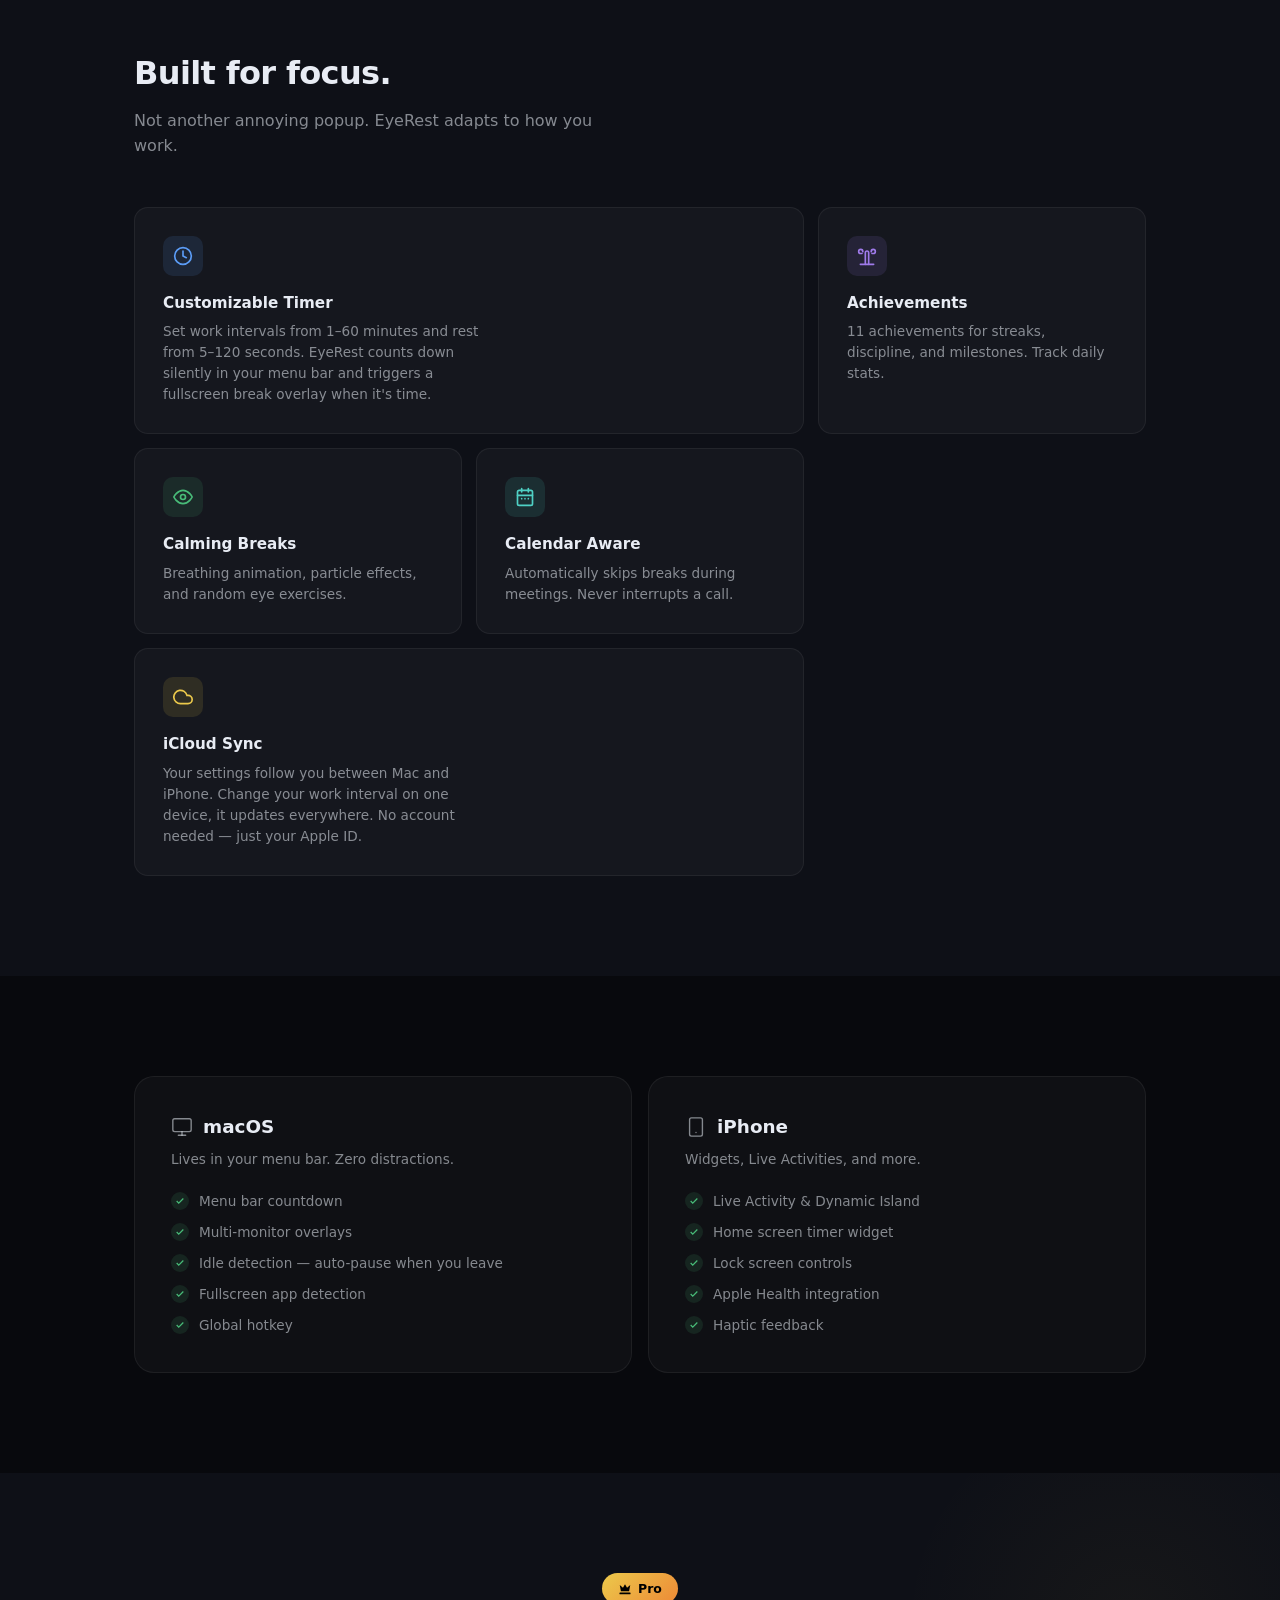
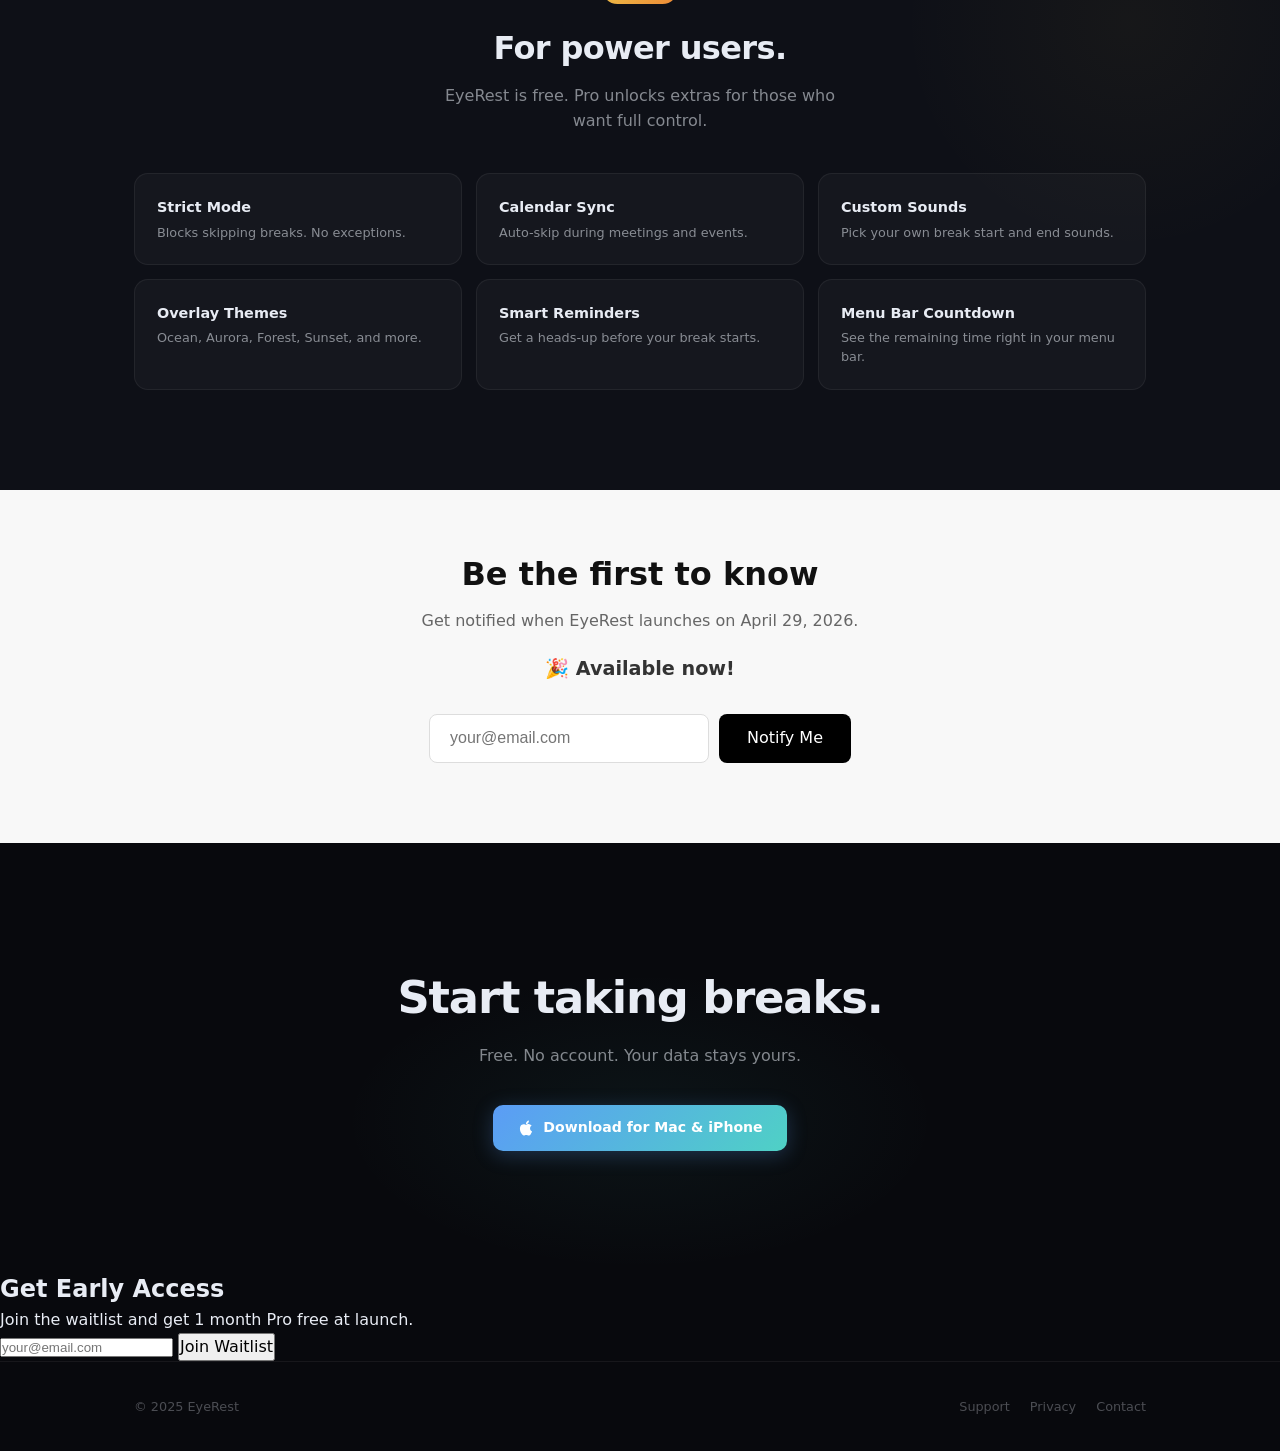
==== commit 9b44d7d8: "Merge 321d088e97ed55da4822140eef08cc8a59d4ccbf into 5901e4d0866b1b7c626feaa76cb0e0612d255281" ====
--- a/index.html
+++ b/index.html
@@ -294,6 +294,19 @@
     </div>
 </section>
 
+
+<!-- Waitlist -->
+<section id="waitlist" class="waitlist-section">
+  <h2>Be the first to know</h2>
+  <p>Get notified when EyeRest launches on April 29, 2026.</p>
+  <div id="countdown"></div>
+  <form id="waitlist-form">
+    <input type="email" name="email" placeholder="your@email.com" required>
+    <button type="submit">Notify Me</button>
+  </form>
+  <p id="waitlist-message"></p>
+</section>
+
 <!-- CTA -->
 <section class="cta" id="download">
     <div class="w">
@@ -358,5 +371,45 @@
 
 setLang(L);
 </script>
+
+<script>
+// Countdown
+function updateCountdown() {
+  const launch = new Date('2026-04-29T00:00:00');
+  const now = new Date();
+  const diff = launch - now;
+  if (diff <= 0) { document.getElementById('countdown').textContent = '🎉 Available now!'; return; }
+  const d = Math.floor(diff / 86400000);
+  const h = Math.floor((diff % 86400000) / 3600000);
+  const m = Math.floor((diff % 3600000) / 60000);
+  document.getElementById('countdown').textContent = `${d} days ${h}h ${m}m until launch`;
+  setTimeout(updateCountdown, 60000);
+}
+updateCountdown();
+
+// Waitlist form
+document.getElementById('waitlist-form').addEventListener('submit', async (e) => {
+  e.preventDefault();
+  const email = e.target.email.value;
+  const msg = document.getElementById('waitlist-message');
+  try {
+    const formData = new FormData();
+    formData.append('email', email);
+    formData.append('l', '76673406-d4ea-4fbb-93bc-2e524a9e1d6b');
+    const res = await fetch('https://listmonk.devsalah.com/subscription/form', {
+      method: 'POST',
+      body: formData
+    });
+    if (res.ok) {
+      msg.textContent = '✅ You\'re on the list!';
+      e.target.reset();
+    } else {
+      msg.textContent = '❌ Something went wrong. Please try again.';
+    }
+  } catch {
+    msg.textContent = '❌ Network error. Please try again.';
+  }
+});
+</script>
 </body>
 </html>
--- a/style.css
+++ b/style.css
@@ -0,0 +1,486 @@
+/* ===== Reset ===== */
+*, *::before, *::after { margin: 0; padding: 0; box-sizing: border-box; }
+
+:root {
+    --bg: #08090d;
+    --bg-2: #0e1017;
+    --bg-card: rgba(255,255,255,0.03);
+    --bg-card-h: rgba(255,255,255,0.06);
+    --border: rgba(255,255,255,0.06);
+    --border-h: rgba(255,255,255,0.12);
+    --text: #e8ecf4;
+    --text-2: rgba(232,236,244,0.55);
+    --text-3: rgba(232,236,244,0.3);
+    --blue: #5b9cf6;
+    --cyan: #4fd1c5;
+    --green: #48bb78;
+    --yellow: #ecc94b;
+    --orange: #ed8936;
+    --purple: #9f7aea;
+    --red: #fc8181;
+    --r: 14px;
+    --r-lg: 20px;
+    --max: 1060px;
+}
+
+html { scroll-behavior: smooth; -webkit-font-smoothing: antialiased; }
+body {
+    font-family: 'SF Pro Display', -apple-system, BlinkMacSystemFont, system-ui, sans-serif;
+    background: var(--bg);
+    color: var(--text);
+    line-height: 1.55;
+    overflow-x: hidden;
+}
+
+/* noise overlay */
+body::after {
+    content: '';
+    position: fixed;
+    inset: 0;
+    z-index: 9999;
+    pointer-events: none;
+    opacity: 0.025;
+    background-image: url("data:image/svg+xml,%3Csvg viewBox='0 0 256 256' xmlns='http://www.w3.org/2000/svg'%3E%3Cfilter id='n'%3E%3CfeTurbulence type='fractalNoise' baseFrequency='0.9' numOctaves='4' stitchTiles='stitch'/%3E%3C/filter%3E%3Crect width='100%25' height='100%25' filter='url(%23n)'/%3E%3C/svg%3E");
+    background-repeat: repeat;
+    background-size: 128px;
+}
+
+a { color: inherit; text-decoration: none; }
+img { display: block; max-width: 100%; }
+button { font: inherit; cursor: pointer; }
+
+.w { max-width: var(--max); margin: 0 auto; padding: 0 24px; }
+
+/* ===== Nav ===== */
+nav {
+    position: fixed; top: 0; left: 0; right: 0; z-index: 100;
+    padding: 14px 0;
+    backdrop-filter: blur(16px); -webkit-backdrop-filter: blur(16px);
+    background: rgba(8,9,13,0.75);
+    border-bottom: 1px solid var(--border);
+}
+nav .w { display: flex; align-items: center; justify-content: space-between; }
+
+.n-brand {
+    display: flex; align-items: center; gap: 9px;
+    font-weight: 700; font-size: 0.95rem;
+}
+.n-logo {
+    width: 28px; height: 28px;
+    background: linear-gradient(135deg, var(--blue), var(--cyan));
+    border-radius: 7px;
+    display: grid; place-items: center;
+}
+.n-logo svg { width: 16px; height: 16px; }
+
+.n-links { display: flex; align-items: center; gap: 24px; list-style: none; }
+.n-links a { font-size: 0.82rem; color: var(--text-2); transition: color .2s; font-weight: 500; }
+.n-links a:hover { color: var(--text); }
+
+.lang-sw {
+    display: flex; border: 1px solid var(--border); border-radius: 7px; overflow: hidden;
+}
+.lang-sw button {
+    background: none; border: none; color: var(--text-3);
+    font-size: 0.72rem; font-weight: 700; padding: 5px 10px;
+    letter-spacing: 0.03em; transition: all .2s;
+}
+.lang-sw button.on { background: var(--blue); color: #fff; }
+
+.n-mob { display: none; background: none; border: none; color: var(--text); font-size: 20px; }
+
+/* ===== Hero ===== */
+.hero {
+    min-height: 100vh; min-height: 100dvh;
+    display: flex; align-items: center; justify-content: center;
+    text-align: center; padding: 100px 0 80px;
+    position: relative;
+}
+
+/* Subtle radial glow */
+.hero::before {
+    content: ''; position: absolute;
+    top: -15%; left: 50%; transform: translateX(-50%);
+    width: 700px; height: 700px;
+    background: radial-gradient(circle, rgba(91,156,246,0.07) 0%, transparent 65%);
+    pointer-events: none;
+}
+
+.hero-top {
+    display: inline-flex; align-items: center; gap: 8px;
+    border: 1px solid var(--border);
+    padding: 6px 16px 6px 8px;
+    border-radius: 100px;
+    font-size: 0.78rem; font-weight: 500; color: var(--text-2);
+    margin-bottom: 32px;
+}
+.hero-dot {
+    width: 7px; height: 7px; border-radius: 50%;
+    background: var(--green);
+    box-shadow: 0 0 8px var(--green);
+    animation: pulse 2s ease-in-out infinite;
+}
+@keyframes pulse { 0%,100%{ opacity:1; } 50%{ opacity:.4; } }
+
+.hero h1 {
+    font-size: clamp(2.6rem, 5.5vw, 4.2rem);
+    font-weight: 750; line-height: 1.08;
+    letter-spacing: -0.03em;
+    margin-bottom: 20px;
+}
+.hero h1 span {
+    background: linear-gradient(135deg, var(--blue), var(--cyan));
+    -webkit-background-clip: text; background-clip: text;
+    -webkit-text-fill-color: transparent;
+}
+.hero > .w > p {
+    font-size: 1.05rem; color: var(--text-2);
+    max-width: 440px; margin: 0 auto 36px;
+    line-height: 1.65;
+}
+
+.hero-btns { display: flex; gap: 12px; justify-content: center; flex-wrap: wrap; }
+.btn {
+    display: inline-flex; align-items: center; gap: 8px;
+    padding: 12px 24px; border-radius: 10px;
+    font-size: 0.88rem; font-weight: 600;
+    transition: transform .2s, box-shadow .2s;
+}
+.btn:hover { transform: translateY(-1px); }
+.btn-p {
+    background: linear-gradient(135deg, var(--blue), var(--cyan));
+    color: #fff;
+    box-shadow: 0 4px 20px rgba(91,156,246,0.25);
+}
+.btn-p:hover { box-shadow: 0 6px 28px rgba(91,156,246,0.35); }
+.btn-s {
+    background: var(--bg-card);
+    border: 1px solid var(--border);
+    color: var(--text);
+}
+.btn-s:hover { border-color: var(--border-h); background: var(--bg-card-h); }
+.btn svg { width: 18px; height: 18px; flex-shrink: 0; }
+
+/* ===== Device mockup ===== */
+.hero-visual {
+    margin-top: 64px;
+    position: relative;
+    display: flex; justify-content: center; gap: 24px;
+    perspective: 1000px;
+}
+
+.device-mac {
+    width: 580px; max-width: 80vw;
+    border-radius: 12px;
+    border: 1px solid var(--border);
+    background: var(--bg-2);
+    overflow: hidden;
+    box-shadow: 0 20px 60px rgba(0,0,0,0.5);
+}
+.device-mac-bar {
+    height: 32px; background: rgba(255,255,255,0.04);
+    display: flex; align-items: center; padding: 0 12px; gap: 6px;
+    border-bottom: 1px solid var(--border);
+}
+.device-mac-dot { width: 10px; height: 10px; border-radius: 50%; }
+.device-mac-dot:nth-child(1) { background: #ff5f57; }
+.device-mac-dot:nth-child(2) { background: #febc2e; }
+.device-mac-dot:nth-child(3) { background: #28c840; }
+.device-mac-body {
+    aspect-ratio: 16/10;
+    display: grid; place-items: center;
+    color: var(--text-3); font-size: 0.85rem;
+    position: relative; overflow: hidden;
+}
+
+/* Animated timer inside mac mockup */
+.mock-timer {
+    text-align: center;
+}
+.mock-timer-ring {
+    width: 120px; height: 120px;
+    border-radius: 50%;
+    border: 3px solid var(--border);
+    position: relative;
+    margin: 0 auto 16px;
+}
+.mock-timer-ring::after {
+    content: '';
+    position: absolute; inset: -3px;
+    border-radius: 50%;
+    border: 3px solid transparent;
+    border-top-color: var(--blue);
+    animation: spin 4s linear infinite;
+}
+@keyframes spin { to { transform: rotate(360deg); } }
+.mock-timer-time {
+    position: absolute; inset: 0;
+    display: grid; place-items: center;
+    font-size: 1.5rem; font-weight: 700;
+    font-variant-numeric: tabular-nums;
+    color: var(--text);
+}
+.mock-timer-label {
+    font-size: 0.75rem; color: var(--text-2);
+    font-weight: 500;
+}
+
+.device-phone {
+    width: 160px;
+    border-radius: 24px;
+    border: 1px solid var(--border);
+    background: var(--bg-2);
+    overflow: hidden;
+    box-shadow: 0 20px 60px rgba(0,0,0,0.5);
+    position: absolute;
+    right: -40px; bottom: -20px;
+}
+.device-phone-notch {
+    height: 24px; display: flex; justify-content: center; padding-top: 6px;
+}
+.device-phone-notch-inner {
+    width: 60px; height: 14px;
+    background: var(--bg); border-radius: 10px;
+}
+.device-phone-body {
+    aspect-ratio: 9/16;
+    display: grid; place-items: center;
+    color: var(--text-3); font-size: 0.75rem;
+    padding: 8px;
+}
+
+/* ===== Rule ===== */
+.rule { padding: 100px 0; }
+.rule .w { display: grid; grid-template-columns: 1fr 1fr; gap: 64px; align-items: center; }
+
+.rule-text h2 {
+    font-size: 2rem; font-weight: 750; letter-spacing: -0.02em;
+    margin-bottom: 16px; line-height: 1.15;
+}
+.rule-text p { color: var(--text-2); max-width: 400px; }
+
+.rule-steps { display: flex; flex-direction: column; gap: 16px; }
+.rule-step {
+    display: flex; align-items: center; gap: 20px;
+    padding: 20px 24px;
+    background: var(--bg-card);
+    border: 1px solid var(--border);
+    border-radius: var(--r);
+    transition: border-color .2s, background .2s;
+}
+.rule-step:hover { border-color: var(--border-h); background: var(--bg-card-h); }
+
+.rule-num {
+    font-size: 2.2rem; font-weight: 800; line-height: 1;
+    min-width: 56px; text-align: center;
+    font-variant-numeric: tabular-nums;
+}
+.rule-step:nth-child(1) .rule-num { color: var(--blue); }
+.rule-step:nth-child(2) .rule-num { color: var(--green); }
+.rule-step:nth-child(3) .rule-num { color: var(--cyan); }
+
+.rule-step-text strong { display: block; font-weight: 600; margin-bottom: 2px; }
+.rule-step-text span { font-size: 0.85rem; color: var(--text-2); }
+
+/* ===== Bento Features ===== */
+.bento { padding: 100px 0; background: var(--bg-2); }
+.bento-head { margin-bottom: 48px; }
+.bento-head h2 {
+    font-size: 2rem; font-weight: 750; letter-spacing: -0.02em;
+    margin-bottom: 10px;
+}
+.bento-head p { color: var(--text-2); max-width: 460px; }
+
+.bento-grid {
+    display: grid;
+    grid-template-columns: repeat(3, 1fr);
+    grid-auto-rows: auto;
+    gap: 14px;
+}
+
+.b-card {
+    padding: 28px;
+    background: var(--bg-card);
+    border: 1px solid var(--border);
+    border-radius: var(--r);
+    transition: border-color .3s, background .3s;
+    position: relative; overflow: hidden;
+}
+.b-card:hover { border-color: var(--border-h); background: var(--bg-card-h); }
+
+.b-card.span-2 { grid-column: span 2; }
+
+.b-icon {
+    width: 40px; height: 40px;
+    border-radius: 10px;
+    display: grid; place-items: center;
+    margin-bottom: 16px;
+}
+.b-icon svg { width: 20px; height: 20px; }
+
+.b-card h3 { font-size: 0.95rem; font-weight: 650; margin-bottom: 6px; }
+.b-card p { font-size: 0.85rem; color: var(--text-2); line-height: 1.55; max-width: 320px; }
+
+/* icon colors */
+.bi-blue { background: rgba(91,156,246,0.12); color: var(--blue); }
+.bi-green { background: rgba(72,187,120,0.12); color: var(--green); }
+.bi-purple { background: rgba(159,122,234,0.12); color: var(--purple); }
+.bi-cyan { background: rgba(79,209,197,0.12); color: var(--cyan); }
+.bi-orange { background: rgba(237,137,54,0.12); color: var(--orange); }
+.bi-yellow { background: rgba(236,201,75,0.12); color: var(--yellow); }
+
+/* ===== Platforms ===== */
+.plat { padding: 100px 0; }
+.plat .w { display: grid; grid-template-columns: 1fr 1fr; gap: 16px; }
+
+.plat-card {
+    padding: 36px;
+    background: var(--bg-card);
+    border: 1px solid var(--border);
+    border-radius: var(--r-lg);
+    transition: border-color .3s;
+}
+.plat-card:hover { border-color: var(--border-h); }
+
+.plat-card h3 {
+    display: flex; align-items: center; gap: 10px;
+    font-size: 1.15rem; font-weight: 700; margin-bottom: 8px;
+}
+.plat-card h3 svg { width: 22px; height: 22px; color: var(--text-2); }
+.plat-card > p { font-size: 0.85rem; color: var(--text-2); margin-bottom: 20px; }
+
+.plat-list { list-style: none; display: flex; flex-direction: column; gap: 10px; }
+.plat-list li {
+    display: flex; align-items: center; gap: 10px;
+    font-size: 0.85rem; color: var(--text-2);
+}
+.plat-check {
+    width: 18px; height: 18px; flex-shrink: 0;
+    border-radius: 50%;
+    background: rgba(72,187,120,0.12);
+    display: grid; place-items: center;
+}
+.plat-check svg { width: 10px; height: 10px; color: var(--green); }
+
+/* ===== Pro ===== */
+.pro { padding: 100px 0; background: var(--bg-2); position: relative; overflow: hidden; }
+.pro::before {
+    content: ''; position: absolute;
+    top: -100px; right: -100px;
+    width: 500px; height: 500px;
+    background: radial-gradient(circle, rgba(236,201,75,0.04), transparent 65%);
+    pointer-events: none;
+}
+.pro .w { position: relative; z-index: 1; text-align: center; }
+
+.pro-pill {
+    display: inline-flex; align-items: center; gap: 6px;
+    background: linear-gradient(135deg, var(--yellow), var(--orange));
+    color: #000; font-weight: 700; font-size: 0.78rem;
+    padding: 6px 16px; border-radius: 100px;
+    margin-bottom: 20px;
+}
+.pro-pill svg { width: 14px; height: 14px; }
+
+.pro h2 {
+    font-size: 2rem; font-weight: 750; letter-spacing: -0.02em;
+    margin-bottom: 10px;
+}
+.pro > .w > p { color: var(--text-2); max-width: 420px; margin: 0 auto; }
+
+.pro-grid {
+    display: grid; grid-template-columns: repeat(3, 1fr);
+    gap: 14px; margin-top: 40px; text-align: left;
+}
+.pro-item {
+    padding: 22px;
+    background: var(--bg-card);
+    border: 1px solid var(--border);
+    border-radius: var(--r);
+    transition: border-color .3s;
+}
+.pro-item:hover { border-color: var(--border-h); }
+.pro-item h4 { font-size: 0.9rem; font-weight: 650; margin-bottom: 4px; }
+.pro-item p { font-size: 0.8rem; color: var(--text-2); line-height: 1.5; }
+
+/* ===== CTA ===== */
+.cta {
+    padding: 120px 0; text-align: center;
+    position: relative;
+}
+.cta::before {
+    content: ''; position: absolute;
+    bottom: 0; left: 50%; transform: translateX(-50%);
+    width: 600px; height: 300px;
+    background: radial-gradient(ellipse, rgba(79,209,197,0.06), transparent 70%);
+    pointer-events: none;
+}
+.cta .w { position: relative; z-index: 1; }
+.cta h2 {
+    font-size: clamp(1.8rem, 4vw, 2.8rem);
+    font-weight: 750; letter-spacing: -0.025em;
+    margin-bottom: 12px;
+}
+.cta p { color: var(--text-2); margin-bottom: 36px; }
+
+/* ===== Footer ===== */
+footer {
+    padding: 32px 0;
+    border-top: 1px solid var(--border);
+}
+footer .w {
+    display: flex; align-items: center; justify-content: space-between;
+    flex-wrap: wrap; gap: 12px;
+}
+.f-left { font-size: 0.8rem; color: var(--text-3); }
+.f-links { display: flex; gap: 20px; list-style: none; }
+.f-links a { font-size: 0.8rem; color: var(--text-3); transition: color .2s; }
+.f-links a:hover { color: var(--text); }
+
+/* ===== Scroll Animation ===== */
+.v {
+    opacity: 0; transform: translateY(20px);
+    transition: opacity .55s ease, transform .55s ease;
+}
+.v.show { opacity: 1; transform: translateY(0); }
+
+/* ===== Responsive ===== */
+@media (max-width: 800px) {
+    section, .bento, .pro, .cta { padding: 64px 0; }
+    .n-links { display: none; }
+    .n-links.open {
+        display: flex; flex-direction: column;
+        position: absolute; top: 100%; left: 0; right: 0;
+        background: var(--bg-2); border: 1px solid var(--border);
+        border-radius: 0 0 var(--r) var(--r);
+        padding: 16px; gap: 14px; margin-top: 14px;
+    }
+    .n-mob { display: block; }
+
+    .rule .w { grid-template-columns: 1fr; gap: 40px; }
+    .bento-grid { grid-template-columns: 1fr; }
+    .b-card.span-2 { grid-column: span 1; }
+    .plat .w { grid-template-columns: 1fr; }
+    .pro-grid { grid-template-columns: 1fr; }
+
+    .device-phone { display: none; }
+    .device-mac { width: 100%; }
+
+    .hero h1 { font-size: 2.2rem; }
+    .hero-visual { margin-top: 48px; }
+}
+
+/* ===== Waitlist Section ===== */
+.waitlist-section {
+  text-align: center;
+  padding: 60px 20px;
+  background: #f8f8f8;
+}
+.waitlist-section h2 { font-size: 2rem; margin-bottom: 10px; color: #111; }
+.waitlist-section p { color: #666; margin-bottom: 20px; }
+#countdown { font-size: 1.2rem; font-weight: bold; margin-bottom: 30px; color: #333; }
+#waitlist-form { display: flex; justify-content: center; gap: 10px; flex-wrap: wrap; }
+#waitlist-form input[type="email"] { padding: 12px 20px; border: 1px solid #ddd; border-radius: 8px; font-size: 1rem; width: 280px; }
+#waitlist-form button { padding: 12px 28px; background: #000; color: #fff; border: none; border-radius: 8px; font-size: 1rem; cursor: pointer; }
+#waitlist-form button:hover { background: #333; }
+#waitlist-message { margin-top: 15px; font-weight: bold; }
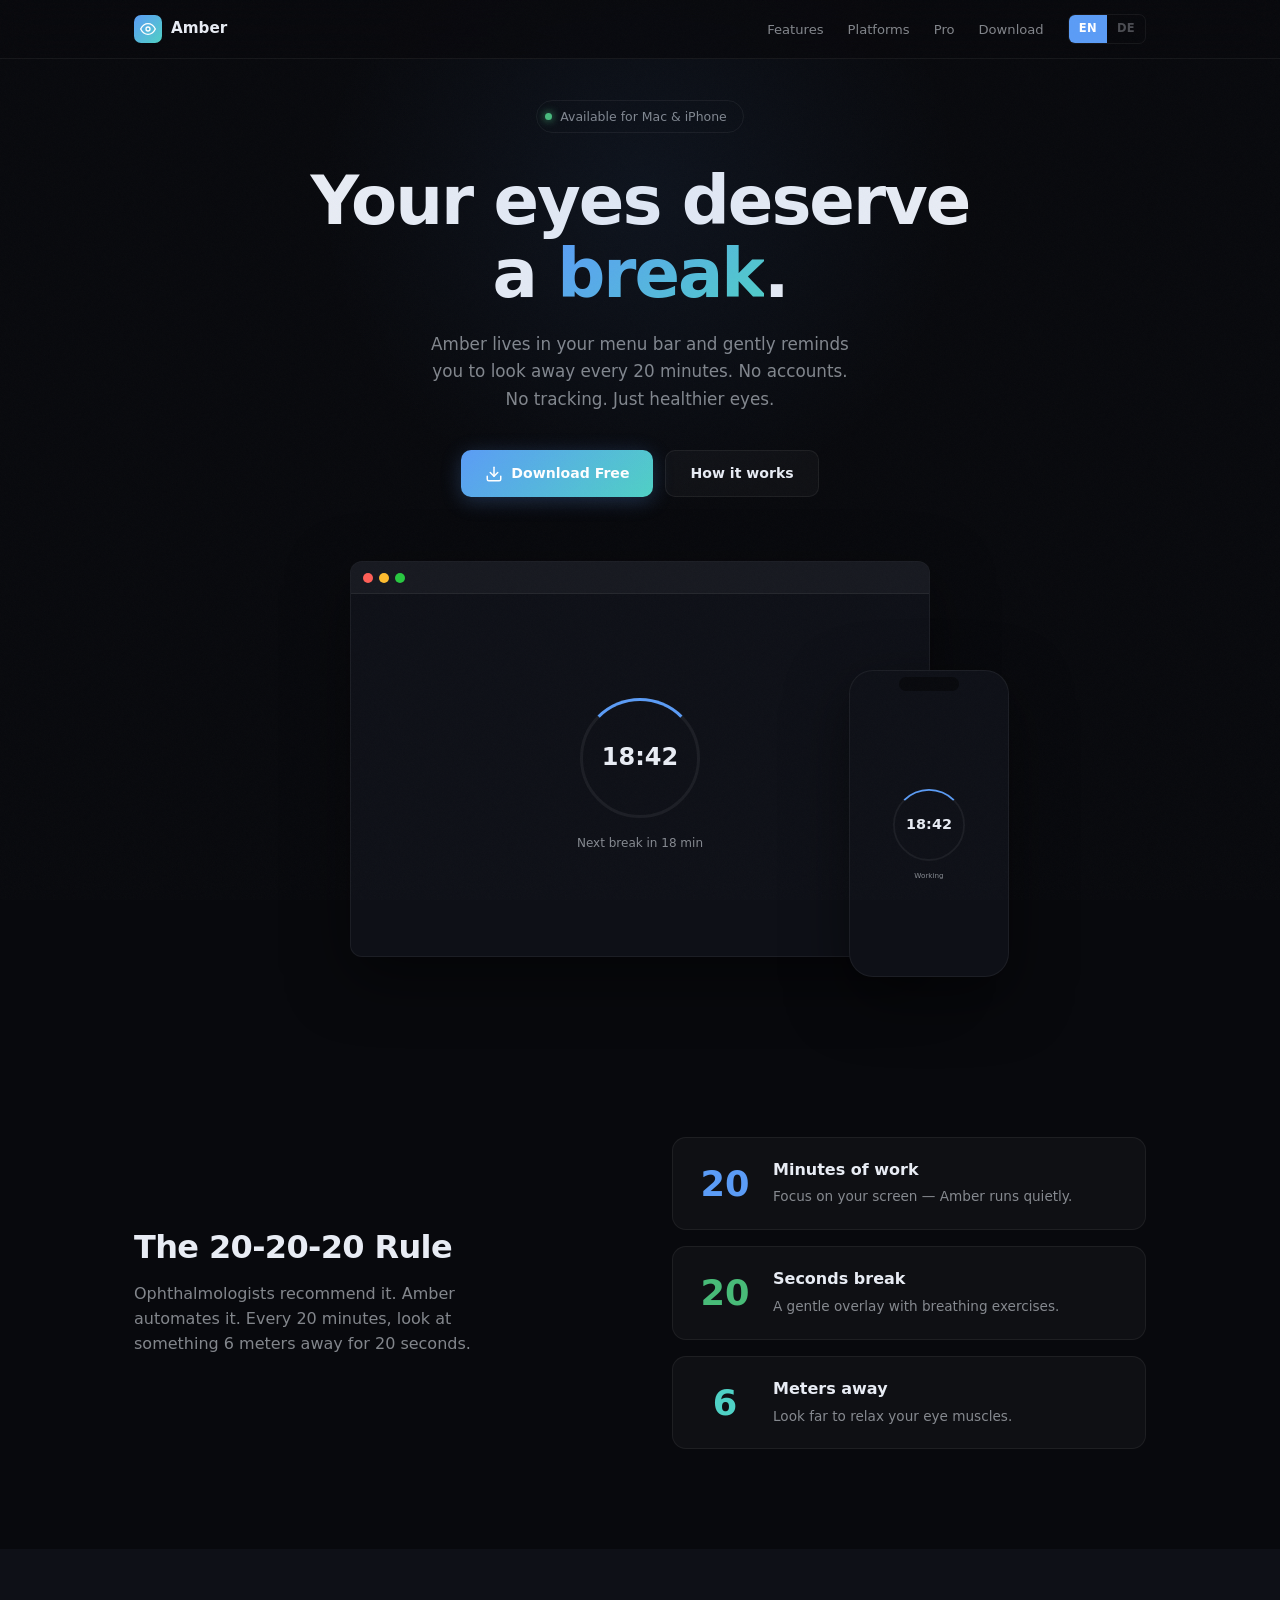
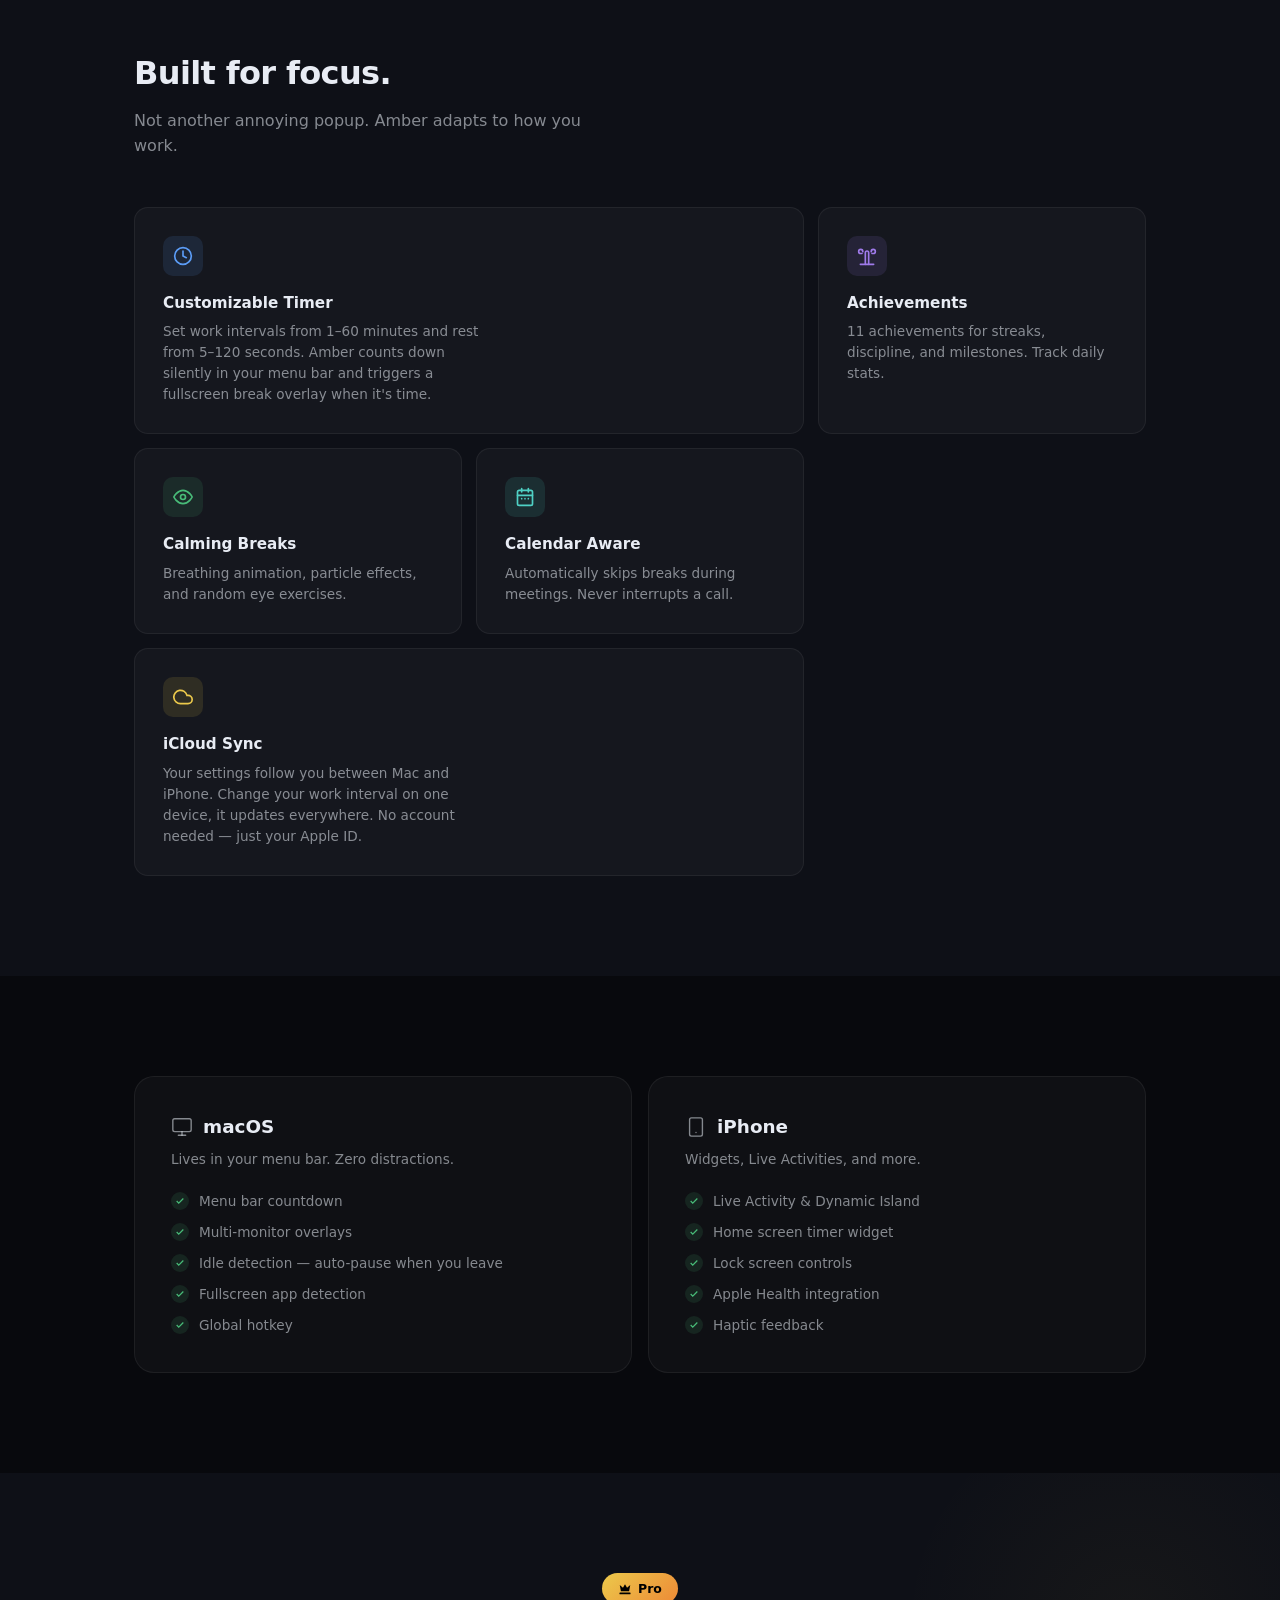
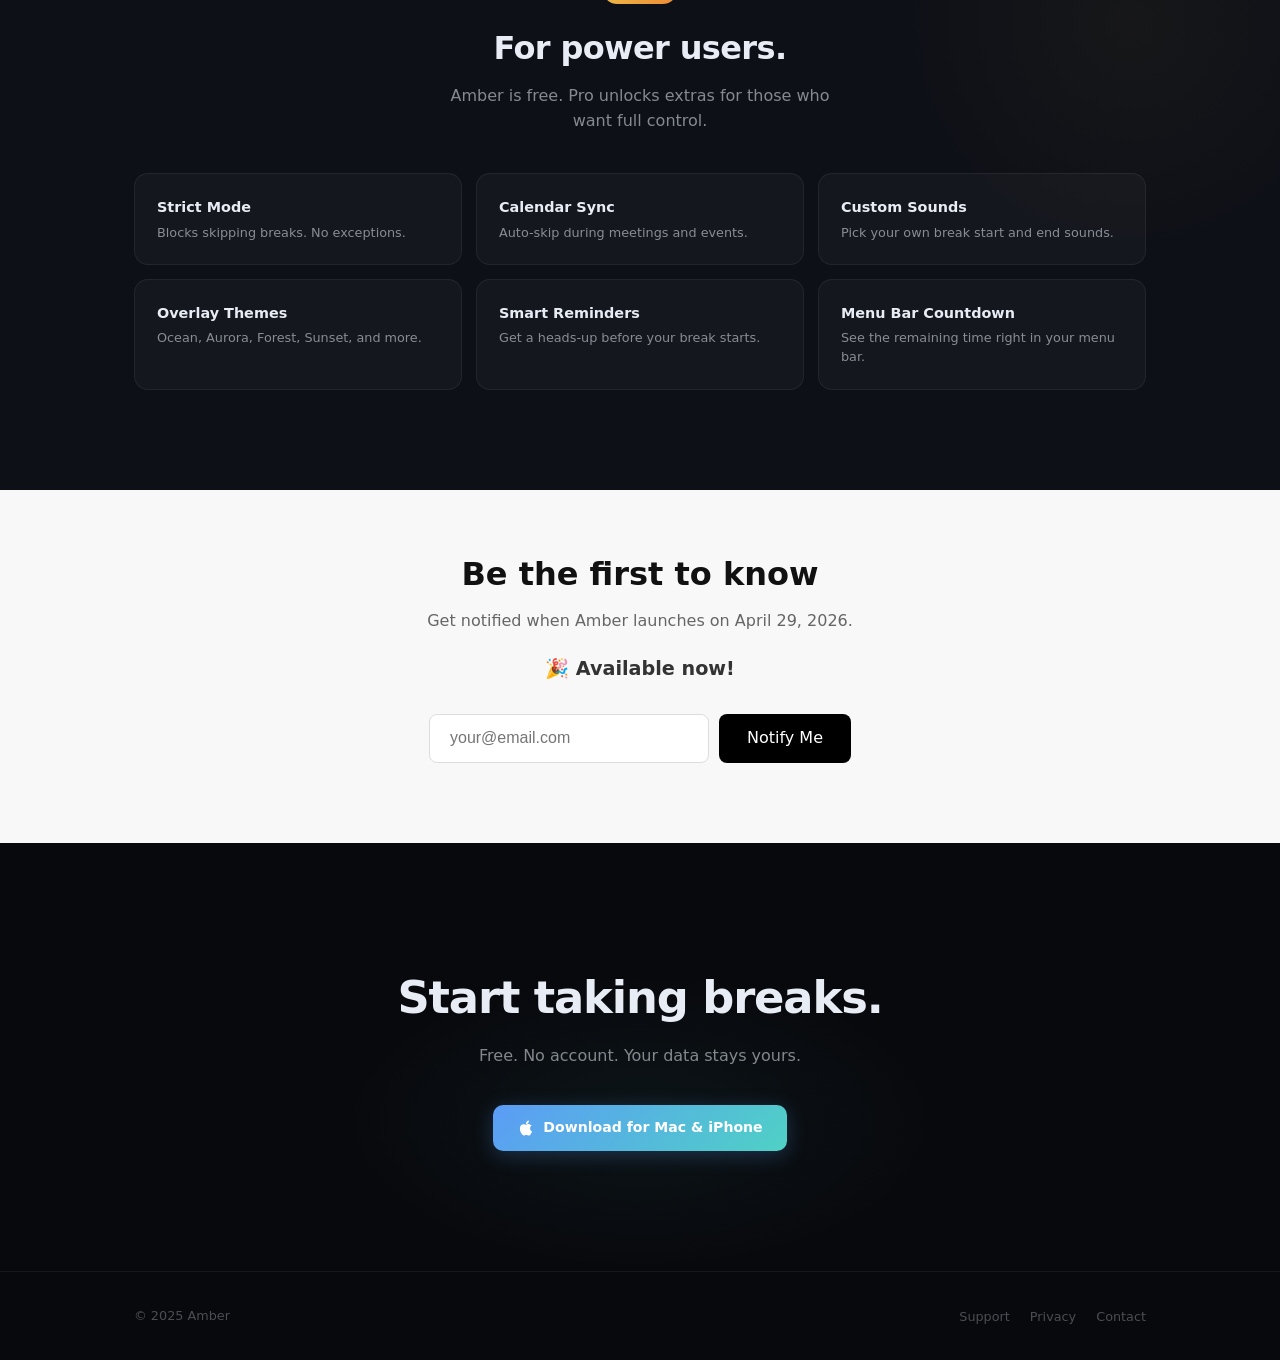
==== commit 63a88ee1: "Rebrand EyeRest → Amber across landing pages - Product name EyeRest → Amber in titles, OG/Twitter me" ====
--- a/index.html
+++ b/index.html
@@ -3,48 +3,47 @@
 <head>
     <meta charset="UTF-8">
     <meta name="viewport" content="width=device-width, initial-scale=1.0">
-    <title>EyeRest — Smart Eye Break Reminders for Mac & iPhone</title>
-    <meta name="description" content="Take care of your eyes with the 20-20-20 rule. EyeRest lives in your menu bar and reminds you to look away. For Mac and iPhone.">
+    <title>Amber — Smart Eye Break Reminders for Mac & iPhone</title>
+    <meta name="description" content="Take care of your eyes with the 20-20-20 rule. Amber lives in your menu bar and reminds you to look away. For Mac and iPhone.">
     <meta name="theme-color" content="#08090d">
     <meta name="keywords" content="eye break reminder, 20-20-20 rule app, eye strain, eye rest, screen break, mac menu bar app, eye health, digital eye strain, eye care app, eye exercise">
-    <link rel="canonical" href="https://eyesaver.devsalah.com/">
+    <link rel="canonical" href="https://amber.devsalah.com/">
     <meta name="robots" content="index, follow">
     <meta name="author" content="Salah Alhaji">
     <link rel="icon" type="image/svg+xml" href="/favicon.svg">
 
     <!-- Open Graph -->
-    <meta property="og:title" content="EyeRest — Smart Eye Break Reminders for Mac & iPhone">
-    <meta property="og:description" content="Take care of your eyes with the 20-20-20 rule. EyeRest lives in your menu bar and reminds you to look away. Free for Mac & iPhone.">
+    <meta property="og:title" content="Amber — Smart Eye Break Reminders for Mac & iPhone">
+    <meta property="og:description" content="Take care of your eyes with the 20-20-20 rule. Amber lives in your menu bar and reminds you to look away. Free for Mac & iPhone.">
     <meta property="og:type" content="website">
-    <meta property="og:url" content="https://eyesaver.devsalah.com/">
-    <meta property="og:site_name" content="EyeRest">
+    <meta property="og:url" content="https://amber.devsalah.com/">
+    <meta property="og:site_name" content="Amber">
     <meta property="og:locale" content="en_US">
-    <!-- TODO: Convert og-image.svg to og-image.png (1200x630) before launch -->
-    <meta property="og:image" content="https://eyesaver.devsalah.com/og-image.svg">
+    <meta property="og:image" content="https://amber.devsalah.com/og-image.svg">
     <meta property="og:image:width" content="1200">
     <meta property="og:image:height" content="630">
 
     <!-- Twitter Card -->
     <meta name="twitter:card" content="summary_large_image">
-    <meta name="twitter:title" content="EyeRest — Smart Eye Break Reminders">
+    <meta name="twitter:title" content="Amber — Smart Eye Break Reminders">
     <meta name="twitter:description" content="The 20-20-20 rule, automated. Free for Mac & iPhone.">
-    <meta name="twitter:image" content="https://eyesaver.devsalah.com/og-image.svg">
+    <meta name="twitter:image" content="https://amber.devsalah.com/og-image.svg">
 
     <!-- Structured Data -->
     <script type="application/ld+json">
     {
         "@context": "https://schema.org",
         "@type": "SoftwareApplication",
-        "name": "EyeRest",
+        "name": "Amber",
         "operatingSystem": "macOS, iOS",
         "applicationCategory": "HealthApplication",
         "offers": {
             "@type": "Offer",
-            "price": "1.99",
+            "price": "0",
             "priceCurrency": "USD"
         },
         "description": "Smart eye break reminders based on the 20-20-20 rule. Lives in your menu bar and gently reminds you to look away every 20 minutes.",
-        "url": "https://eyesaver.devsalah.com/",
+        "url": "https://amber.devsalah.com/",
         "author": {
             "@type": "Person",
             "name": "Salah Alhaji"
@@ -63,7 +62,7 @@
             <span class="n-logo">
                 <svg viewBox="0 0 24 24" fill="none" stroke="white" stroke-width="2" stroke-linecap="round"><path d="M1 12s4-8 11-8 11 8 11 8-4 8-11 8-11-8-11-8z"/><circle cx="12" cy="12" r="3"/></svg>
             </span>
-            EyeRest
+            Amber
         </a>
         <button class="n-mob" aria-label="Menu" onclick="document.querySelector('.n-links').classList.toggle('open')">
             <svg width="20" height="20" viewBox="0 0 24 24" fill="none" stroke="currentColor" stroke-width="2"><line x1="3" y1="6" x2="21" y2="6"/><line x1="3" y1="12" x2="21" y2="12"/><line x1="3" y1="18" x2="21" y2="18"/></svg>
@@ -91,7 +90,7 @@
             <span data-en="Available for Mac & iPhone" data-de="Verfügbar für Mac & iPhone">Available for Mac & iPhone</span>
         </div>
         <h1 data-en="Your eyes deserve<br>a <span>break</span>." data-de="Deine Augen verdienen<br>eine <span>Pause</span>.">Your eyes deserve<br>a <span>break</span>.</h1>
-        <p data-en="EyeRest lives in your menu bar and gently reminds you to look away every 20 minutes. No accounts. No tracking. Just healthier eyes." data-de="EyeRest lebt in deiner Menüleiste und erinnert dich sanft, alle 20 Minuten wegzuschauen. Keine Accounts. Kein Tracking. Einfach gesündere Augen.">EyeRest lives in your menu bar and gently reminds you to look away every 20 minutes. No accounts. No tracking. Just healthier eyes.</p>
+        <p data-en="Amber lives in your menu bar and gently reminds you to look away every 20 minutes. No accounts. No tracking. Just healthier eyes." data-de="Amber lebt in deiner Menüleiste und erinnert dich sanft, alle 20 Minuten wegzuschauen. Keine Accounts. Kein Tracking. Einfach gesündere Augen.">Amber lives in your menu bar and gently reminds you to look away every 20 minutes. No accounts. No tracking. Just healthier eyes.</p>
 
         <div class="hero-btns">
             <a href="#download" class="btn btn-p">
@@ -110,7 +109,7 @@
                     <span class="device-mac-dot"></span>
                 </div>
                 <div class="device-mac-body">
-                    <!-- Replace this with a real screenshot: <img src="screenshot-mac.png" alt="EyeRest on Mac"> -->
+                    <!-- Replace this with a real screenshot: <img src="screenshot-mac.png" alt="Amber on Mac"> -->
                     <div class="mock-timer">
                         <div class="mock-timer-ring">
                             <div class="mock-timer-time">18:42</div>
@@ -122,7 +121,7 @@
             <div class="device-phone">
                 <div class="device-phone-notch"><div class="device-phone-notch-inner"></div></div>
                 <div class="device-phone-body">
-                    <!-- Replace with: <img src="screenshot-iphone.png" alt="EyeRest on iPhone"> -->
+                    <!-- Replace with: <img src="screenshot-iphone.png" alt="Amber on iPhone"> -->
                     <div class="mock-timer" style="transform: scale(0.6);">
                         <div class="mock-timer-ring">
                             <div class="mock-timer-time">18:42</div>
@@ -140,14 +139,14 @@
     <div class="w">
         <div class="rule-text v">
             <h2 data-en="The 20-20-20 Rule" data-de="Die 20-20-20 Regel">The 20-20-20 Rule</h2>
-            <p data-en="Ophthalmologists recommend it. EyeRest automates it. Every 20 minutes, look at something 6 meters away for 20 seconds." data-de="Augenärzte empfehlen sie. EyeRest automatisiert sie. Alle 20 Minuten 20 Sekunden lang auf etwas in 6 Metern Entfernung schauen.">Ophthalmologists recommend it. EyeRest automates it. Every 20 minutes, look at something 6 meters away for 20 seconds.</p>
+            <p data-en="Ophthalmologists recommend it. Amber automates it. Every 20 minutes, look at something 6 meters away for 20 seconds." data-de="Augenärzte empfehlen sie. Amber automatisiert sie. Alle 20 Minuten 20 Sekunden lang auf etwas in 6 Metern Entfernung schauen.">Ophthalmologists recommend it. Amber automates it. Every 20 minutes, look at something 6 meters away for 20 seconds.</p>
         </div>
         <div class="rule-steps">
             <div class="rule-step v">
                 <div class="rule-num">20</div>
                 <div class="rule-step-text">
                     <strong data-en="Minutes of work" data-de="Minuten Arbeit">Minutes of work</strong>
-                    <span data-en="Focus on your screen — EyeRest runs quietly." data-de="Konzentrier dich auf deinen Bildschirm — EyeRest läuft leise.">Focus on your screen — EyeRest runs quietly.</span>
+                    <span data-en="Focus on your screen — Amber runs quietly." data-de="Konzentrier dich auf deinen Bildschirm — Amber läuft leise.">Focus on your screen — Amber runs quietly.</span>
                 </div>
             </div>
             <div class="rule-step v">
@@ -173,7 +172,7 @@
     <div class="w">
         <div class="bento-head v">
             <h2 data-en="Built for focus." data-de="Gebaut für Fokus.">Built for focus.</h2>
-            <p data-en="Not another annoying popup. EyeRest adapts to how you work." data-de="Kein nerviges Popup. EyeRest passt sich an, wie du arbeitest.">Not another annoying popup. EyeRest adapts to how you work.</p>
+            <p data-en="Not another annoying popup. Amber adapts to how you work." data-de="Kein nerviges Popup. Amber passt sich an, wie du arbeitest.">Not another annoying popup. Amber adapts to how you work.</p>
         </div>
         <div class="bento-grid">
             <!-- Span 2: Timer -->
@@ -182,7 +181,7 @@
                     <svg viewBox="0 0 24 24" fill="none" stroke="currentColor" stroke-width="2" stroke-linecap="round"><circle cx="12" cy="12" r="10"/><polyline points="12 6 12 12 16 14"/></svg>
                 </div>
                 <h3 data-en="Customizable Timer" data-de="Anpassbarer Timer">Customizable Timer</h3>
-                <p data-en="Set work intervals from 1–60 minutes and rest from 5–120 seconds. EyeRest counts down silently in your menu bar and triggers a fullscreen break overlay when it's time." data-de="Arbeitsintervalle von 1–60 Minuten und Pausen von 5–120 Sekunden einstellen. EyeRest zählt leise in der Menüleiste herunter und zeigt ein Fullscreen-Overlay, wenn es soweit ist.">Set work intervals from 1–60 minutes and rest from 5–120 seconds. EyeRest counts down silently in your menu bar and triggers a fullscreen break overlay when it's time.</p>
+                <p data-en="Set work intervals from 1–60 minutes and rest from 5–120 seconds. Amber counts down silently in your menu bar and triggers a fullscreen break overlay when it's time." data-de="Arbeitsintervalle von 1–60 Minuten und Pausen von 5–120 Sekunden einstellen. Amber zählt leise in der Menüleiste herunter und zeigt ein Fullscreen-Overlay, wenn es soweit ist.">Set work intervals from 1–60 minutes and rest from 5–120 seconds. Amber counts down silently in your menu bar and triggers a fullscreen break overlay when it's time.</p>
             </div>
             <!-- Achievements -->
             <div class="b-card v">
@@ -264,7 +263,7 @@
             Pro
         </div>
         <h2 class="v" data-en="For power users." data-de="Für Power-User.">For power users.</h2>
-        <p class="v" data-en="EyeRest is free. Pro unlocks extras for those who want full control." data-de="EyeRest ist kostenlos. Pro schaltet Extras für volle Kontrolle frei.">EyeRest is free. Pro unlocks extras for those who want full control.</p>
+        <p class="v" data-en="Amber is free. Pro unlocks extras for those who want full control." data-de="Amber ist kostenlos. Pro schaltet Extras für volle Kontrolle frei.">Amber is free. Pro unlocks extras for those who want full control.</p>
         <div class="pro-grid">
             <div class="pro-item v">
                 <h4 data-en="Strict Mode" data-de="Strenger Modus">Strict Mode</h4>
@@ -298,7 +297,7 @@
 <!-- Waitlist -->
 <section id="waitlist" class="waitlist-section">
   <h2>Be the first to know</h2>
-  <p>Get notified when EyeRest launches on April 29, 2026.</p>
+  <p>Get notified when Amber launches on April 29, 2026.</p>
   <div id="countdown"></div>
   <form id="waitlist-form">
     <input type="email" name="email" placeholder="your@email.com" required>
@@ -322,21 +321,10 @@
     </div>
 </section>
 
-<!-- TODO: Add real beta user testimonials before launch -->
-
-<section class="early-access">
-  <h2>Get Early Access</h2>
-  <p>Join the waitlist and get 1 month Pro free at launch.</p>
-  <form>
-    <input type="email" placeholder="your@email.com">
-    <button type="submit">Join Waitlist</button>
-  </form>
-</section>
-
 <!-- Footer -->
 <footer>
     <div class="w">
-        <span class="f-left">&copy; 2025 EyeRest</span>
+        <span class="f-left">&copy; 2025 Amber</span>
         <ul class="f-links">
             <li><a href="/support" data-en="Support" data-de="Support">Support</a></li>
             <li><a href="privacy.html" data-en="Privacy" data-de="Datenschutz">Privacy</a></li>
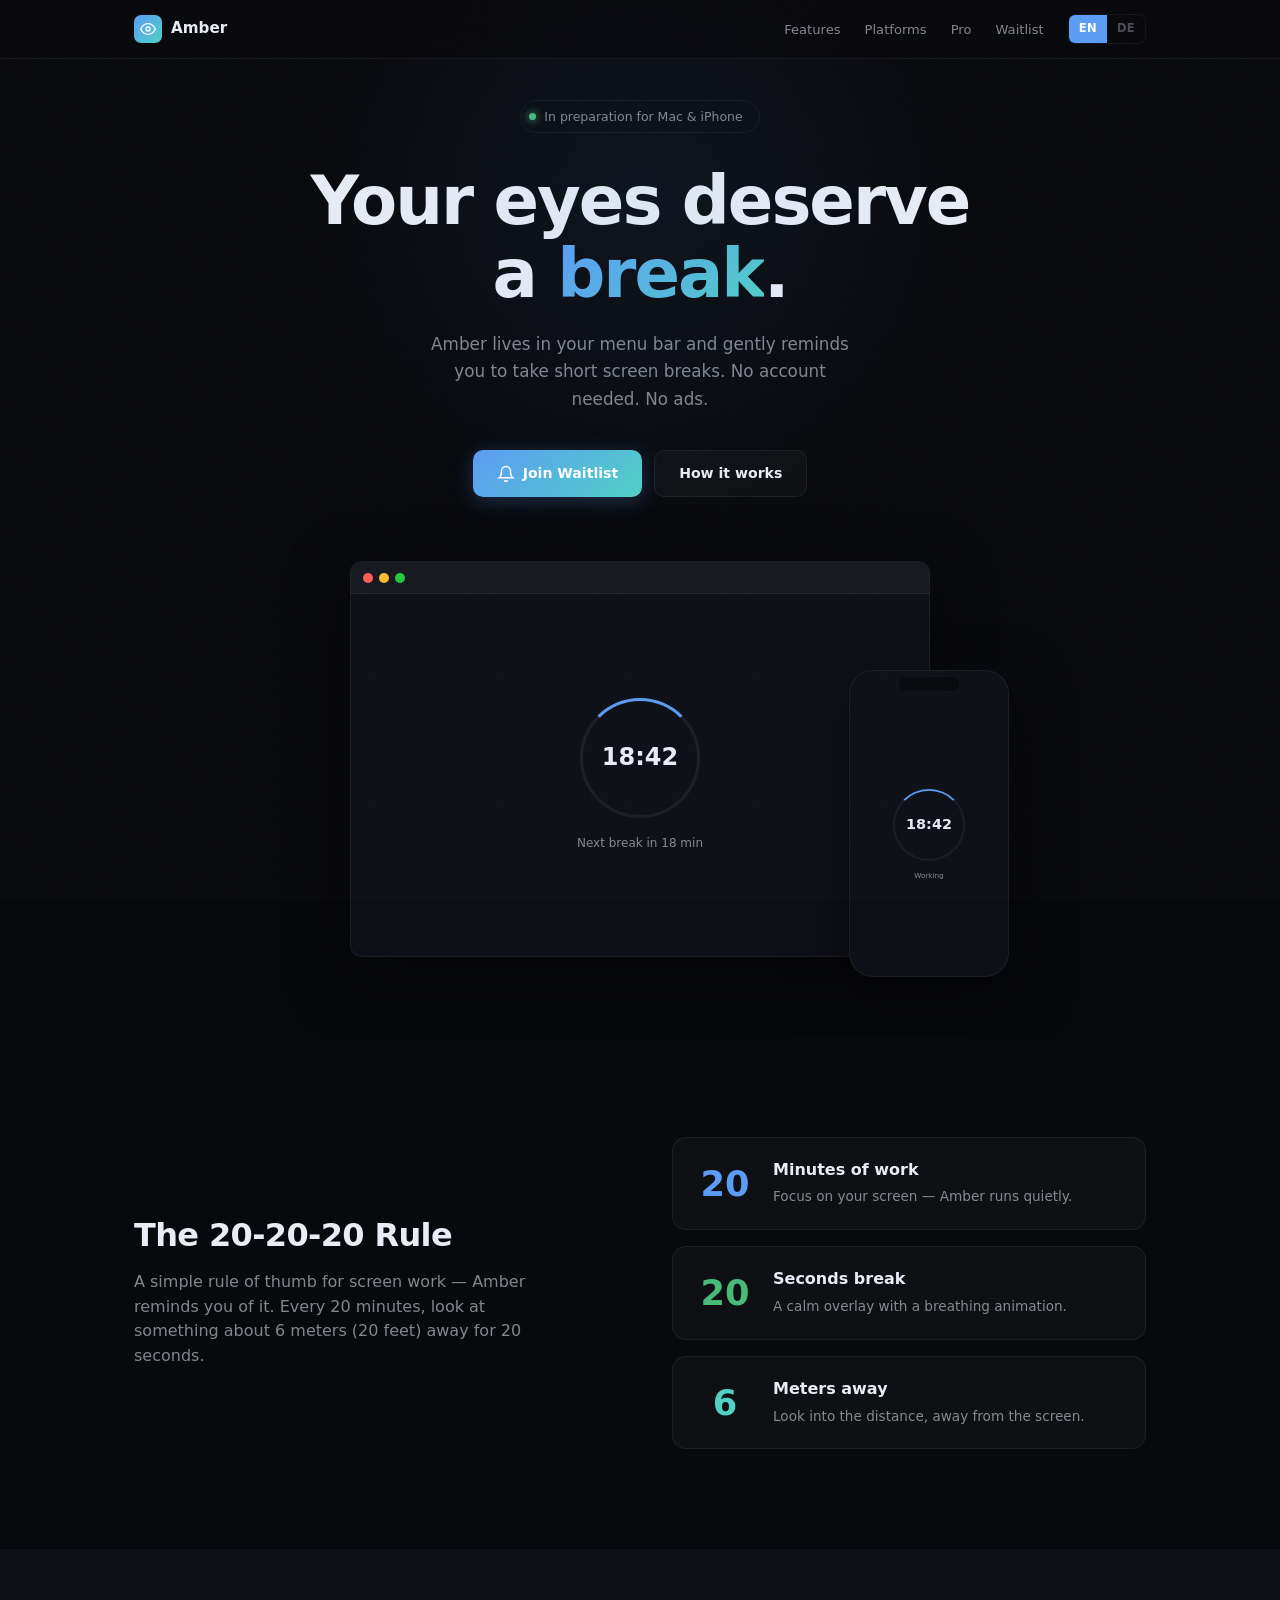
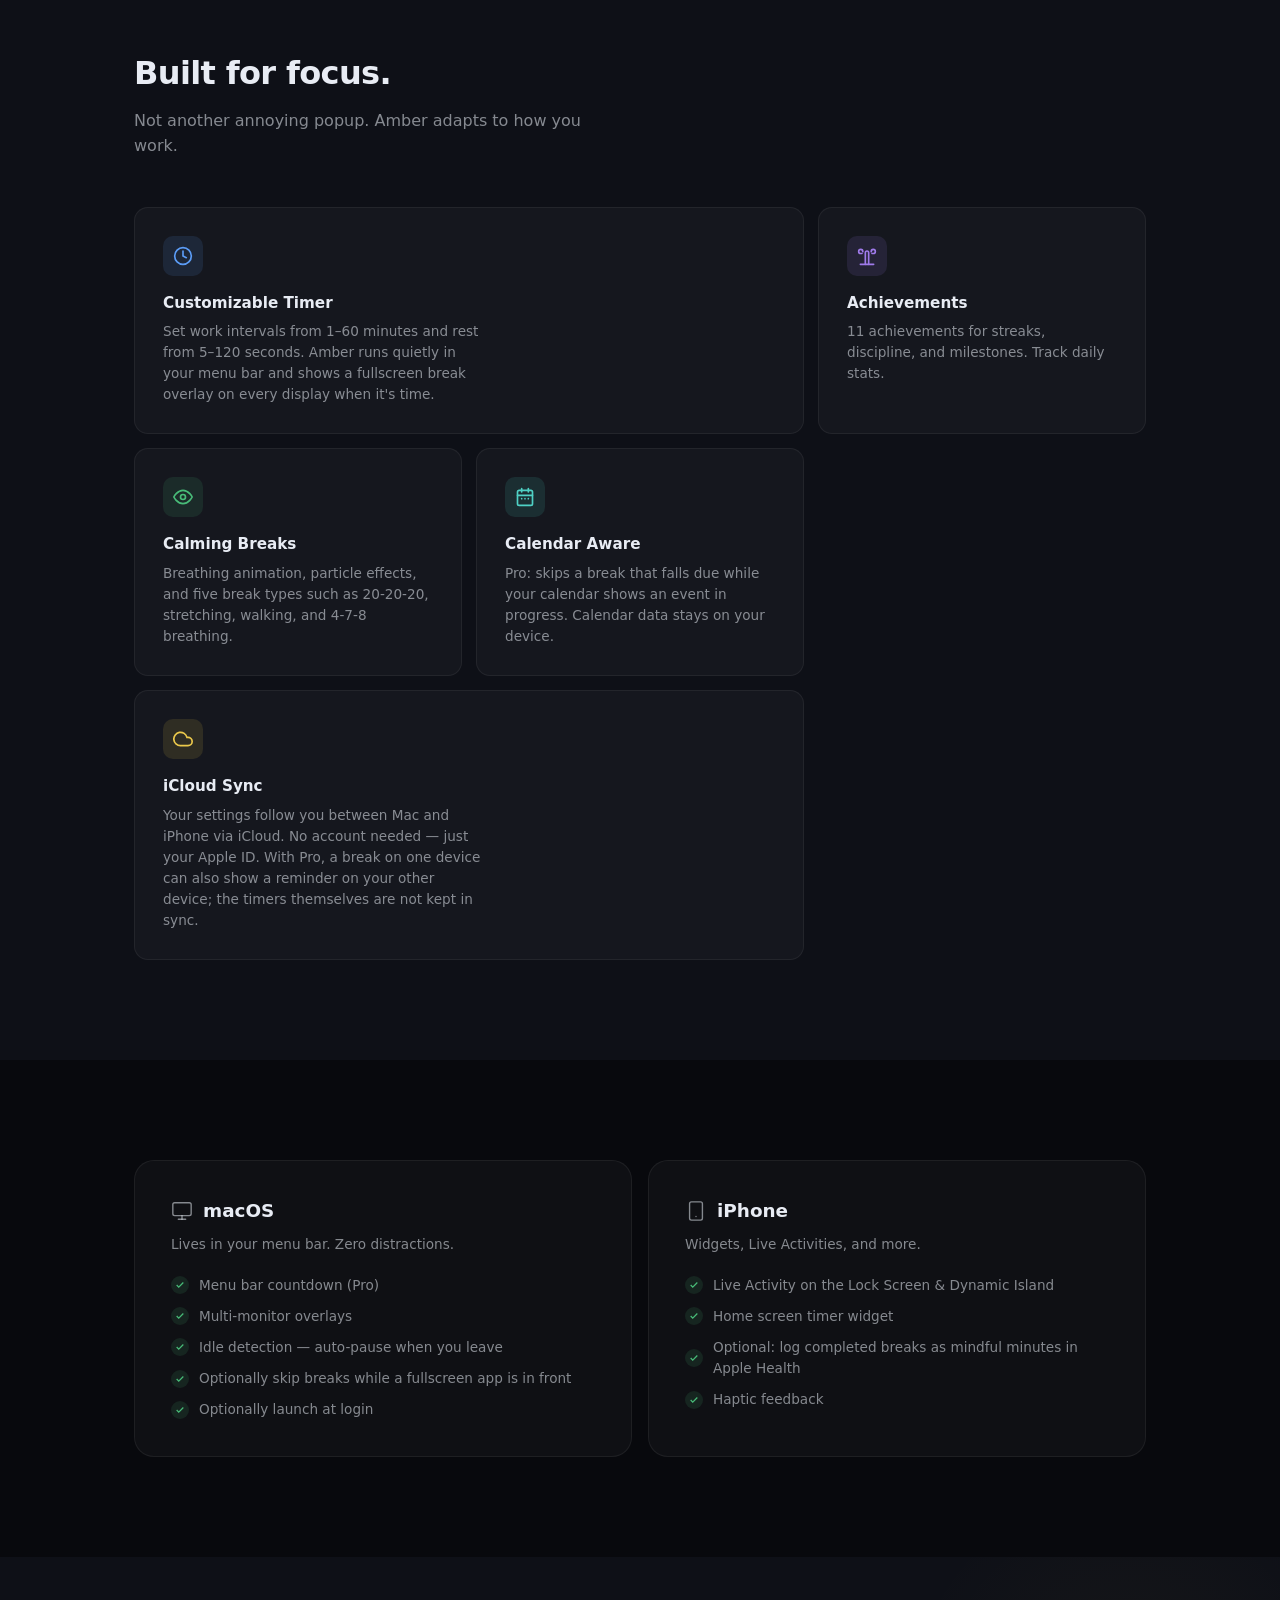
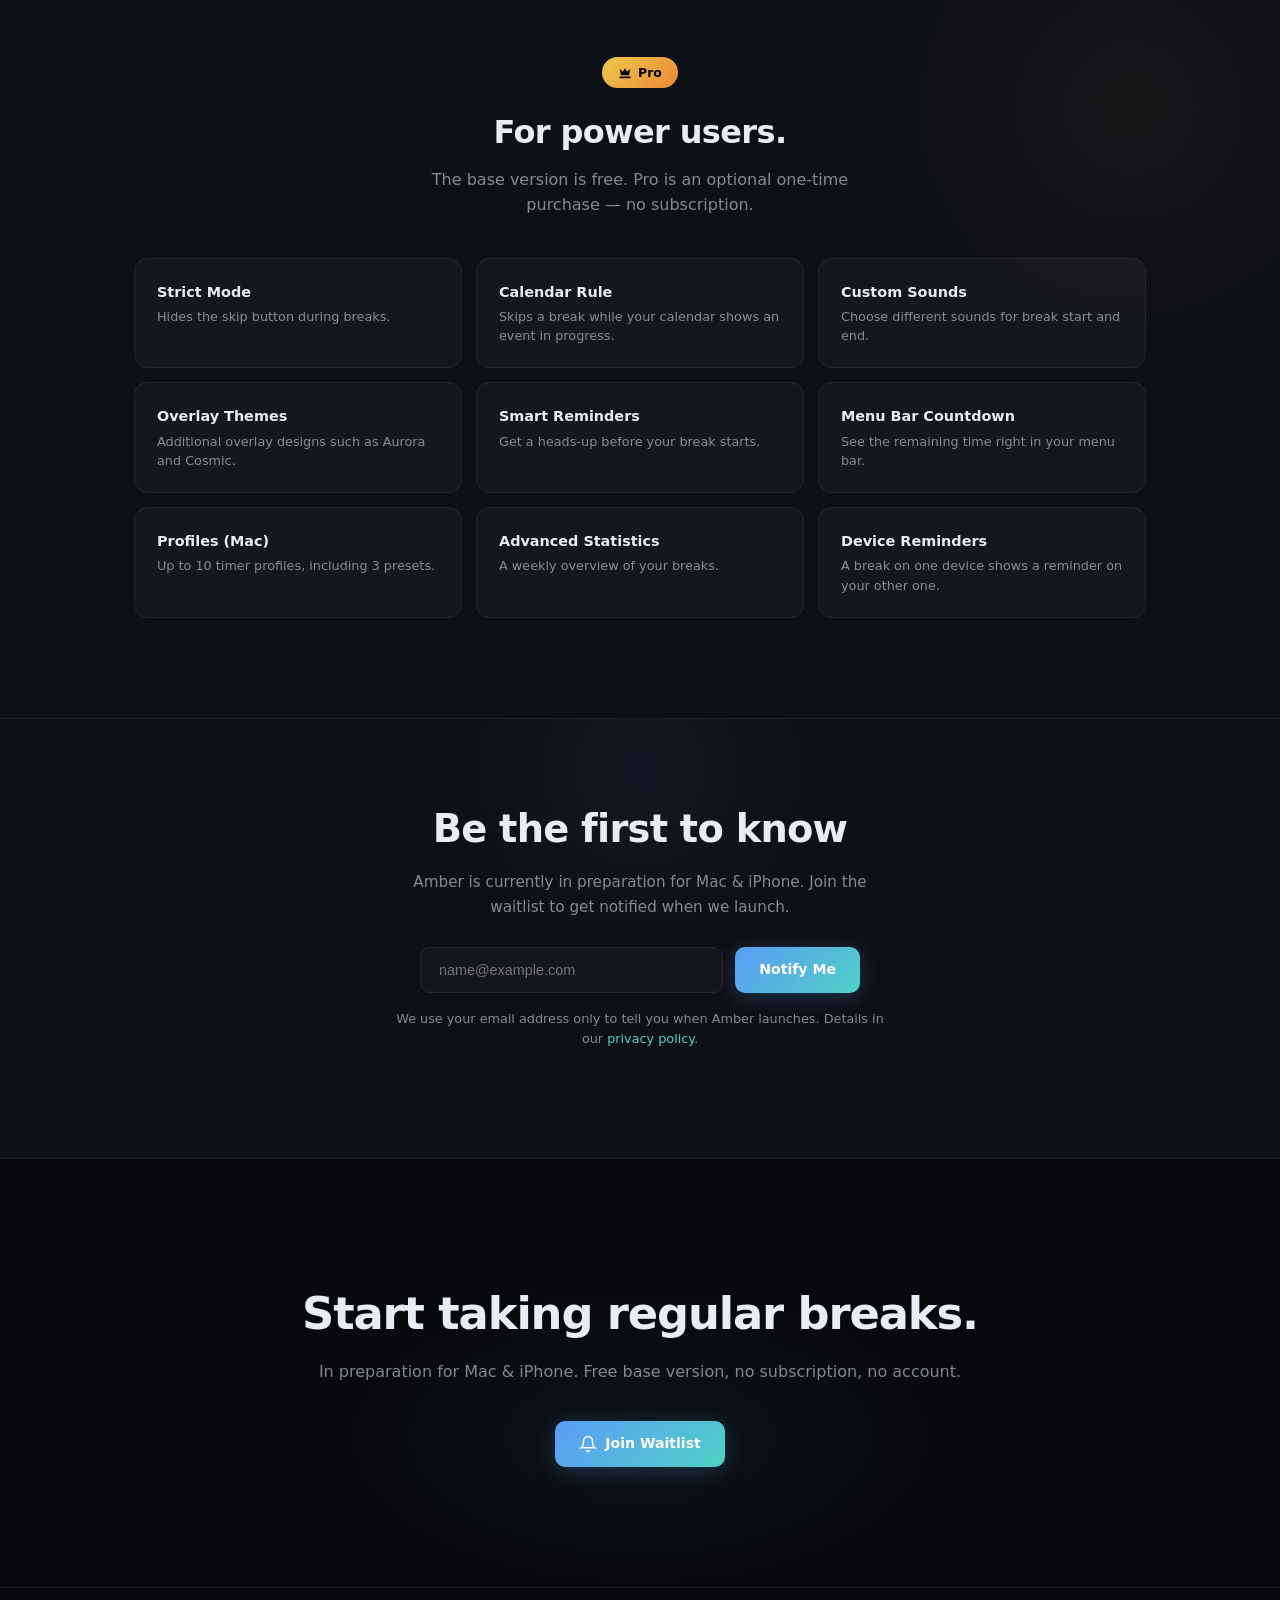
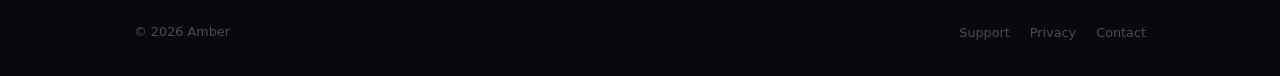
==== commit f90b4072: "fix: landingpage auf wahren vorabstand bringen - verfügbarkeit: "in vorbereitung" statt "available n" ====
--- a/index.html
+++ b/index.html
@@ -4,9 +4,9 @@
     <meta charset="UTF-8">
     <meta name="viewport" content="width=device-width, initial-scale=1.0">
     <title>Amber — Smart Eye Break Reminders for Mac & iPhone</title>
-    <meta name="description" content="Take care of your eyes with the 20-20-20 rule. Amber lives in your menu bar and reminds you to look away. For Mac and iPhone.">
+    <meta name="description" content="Short screen breaks based on the 20-20-20 rule. Amber lives in your menu bar and reminds you to look away. In preparation for Mac and iPhone.">
     <meta name="theme-color" content="#08090d">
-    <meta name="keywords" content="eye break reminder, 20-20-20 rule app, eye strain, eye rest, screen break, mac menu bar app, eye health, digital eye strain, eye care app, eye exercise">
+    <meta name="keywords" content="eye break reminder, 20-20-20 rule app, eye strain, eye rest, screen break, mac menu bar app, digital eye strain, eye care app">
     <link rel="canonical" href="https://amber.devsalah.com/">
     <meta name="robots" content="index, follow">
     <meta name="author" content="Salah Alhaji">
@@ -14,7 +14,7 @@
 
     <!-- Open Graph -->
     <meta property="og:title" content="Amber — Smart Eye Break Reminders for Mac & iPhone">
-    <meta property="og:description" content="Take care of your eyes with the 20-20-20 rule. Amber lives in your menu bar and reminds you to look away. Free for Mac & iPhone.">
+    <meta property="og:description" content="Short screen breaks based on the 20-20-20 rule. Amber lives in your menu bar and reminds you to look away. In preparation for Mac & iPhone.">
     <meta property="og:type" content="website">
     <meta property="og:url" content="https://amber.devsalah.com/">
     <meta property="og:site_name" content="Amber">
@@ -26,7 +26,7 @@
     <!-- Twitter Card -->
     <meta name="twitter:card" content="summary_large_image">
     <meta name="twitter:title" content="Amber — Smart Eye Break Reminders">
-    <meta name="twitter:description" content="The 20-20-20 rule, automated. Free for Mac & iPhone.">
+    <meta name="twitter:description" content="The 20-20-20 rule, automated. In preparation for Mac & iPhone.">
     <meta name="twitter:image" content="https://amber.devsalah.com/og-image.svg">
 
     <!-- Structured Data -->
@@ -36,13 +36,13 @@
         "@type": "SoftwareApplication",
         "name": "Amber",
         "operatingSystem": "macOS, iOS",
-        "applicationCategory": "HealthApplication",
+        "applicationCategory": "UtilitiesApplication",
         "offers": {
             "@type": "Offer",
             "price": "0",
             "priceCurrency": "USD"
         },
-        "description": "Smart eye break reminders based on the 20-20-20 rule. Lives in your menu bar and gently reminds you to look away every 20 minutes.",
+        "description": "Reminders for short screen breaks based on the 20-20-20 rule. Lives in your menu bar and reminds you to look away, every 20 minutes by default. In preparation for Mac and iPhone.",
         "url": "https://amber.devsalah.com/",
         "author": {
             "@type": "Person",
@@ -71,7 +71,7 @@
             <li><a href="#features" data-en="Features" data-de="Funktionen">Features</a></li>
             <li><a href="#platforms" data-en="Platforms" data-de="Plattformen">Platforms</a></li>
             <li><a href="#pro">Pro</a></li>
-            <li><a href="#download">Download</a></li>
+            <li><a href="#waitlist" class="nav-waitlist-link" data-en="Waitlist" data-de="Warteliste">Waitlist</a></li>
             <li>
                 <div class="lang-sw">
                     <button onclick="setLang('en')" class="on" id="btn-en">EN</button>
@@ -87,15 +87,15 @@
     <div class="w">
         <div class="hero-top">
             <span class="hero-dot"></span>
-            <span data-en="Available for Mac & iPhone" data-de="Verfügbar für Mac & iPhone">Available for Mac & iPhone</span>
+            <span data-en="In preparation for Mac & iPhone" data-de="In Vorbereitung für Mac & iPhone">In preparation for Mac & iPhone</span>
         </div>
         <h1 data-en="Your eyes deserve<br>a <span>break</span>." data-de="Deine Augen verdienen<br>eine <span>Pause</span>.">Your eyes deserve<br>a <span>break</span>.</h1>
-        <p data-en="Amber lives in your menu bar and gently reminds you to look away every 20 minutes. No accounts. No tracking. Just healthier eyes." data-de="Amber lebt in deiner Menüleiste und erinnert dich sanft, alle 20 Minuten wegzuschauen. Keine Accounts. Kein Tracking. Einfach gesündere Augen.">Amber lives in your menu bar and gently reminds you to look away every 20 minutes. No accounts. No tracking. Just healthier eyes.</p>
+        <p data-en="Amber lives in your menu bar and gently reminds you to take short screen breaks. No account needed. No ads." data-de="Amber lebt in deiner Menüleiste und erinnert dich sanft an kurze Bildschirmpausen. Kein Konto nötig. Keine Werbung.">Amber lives in your menu bar and gently reminds you to take short screen breaks. No account needed. No ads.</p>
 
         <div class="hero-btns">
-            <a href="#download" class="btn btn-p">
-                <svg viewBox="0 0 24 24" fill="none" stroke="currentColor" stroke-width="2" stroke-linecap="round"><path d="M21 15v4a2 2 0 01-2 2H5a2 2 0 01-2-2v-4"/><polyline points="7 10 12 15 17 10"/><line x1="12" y1="15" x2="12" y2="3"/></svg>
-                <span data-en="Download Free" data-de="Kostenlos laden">Download Free</span>
+            <a href="#waitlist" class="btn btn-p app-store-btn">
+                <svg viewBox="0 0 24 24" fill="none" stroke="currentColor" stroke-width="2" stroke-linecap="round"><path d="M18 8A6 6 0 0 0 6 8c0 7-3 9-3 9h18s-3-2-3-9"></path><path d="M13.73 21a2 2 0 0 1-3.46 0"></path></svg>
+                <span data-en="Join Waitlist" data-de="Auf die Warteliste">Join Waitlist</span>
             </a>
             <a href="#rule" class="btn btn-s" data-en="How it works" data-de="So funktioniert's">How it works</a>
         </div>
@@ -139,7 +139,7 @@
     <div class="w">
         <div class="rule-text v">
             <h2 data-en="The 20-20-20 Rule" data-de="Die 20-20-20 Regel">The 20-20-20 Rule</h2>
-            <p data-en="Ophthalmologists recommend it. Amber automates it. Every 20 minutes, look at something 6 meters away for 20 seconds." data-de="Augenärzte empfehlen sie. Amber automatisiert sie. Alle 20 Minuten 20 Sekunden lang auf etwas in 6 Metern Entfernung schauen.">Ophthalmologists recommend it. Amber automates it. Every 20 minutes, look at something 6 meters away for 20 seconds.</p>
+            <p data-en="A simple rule of thumb for screen work — Amber reminds you of it. Every 20 minutes, look at something about 6 meters (20 feet) away for 20 seconds." data-de="Eine einfache Faustregel für die Bildschirmarbeit – Amber erinnert dich daran. Alle 20 Minuten 20 Sekunden lang auf etwas in etwa 6 Metern Entfernung schauen.">A simple rule of thumb for screen work — Amber reminds you of it. Every 20 minutes, look at something about 6 meters (20 feet) away for 20 seconds.</p>
         </div>
         <div class="rule-steps">
             <div class="rule-step v">
@@ -153,14 +153,14 @@
                 <div class="rule-num">20</div>
                 <div class="rule-step-text">
                     <strong data-en="Seconds break" data-de="Sekunden Pause">Seconds break</strong>
-                    <span data-en="A gentle overlay with breathing exercises." data-de="Ein sanftes Overlay mit Atemübungen.">A gentle overlay with breathing exercises.</span>
+                    <span data-en="A calm overlay with a breathing animation." data-de="Ein ruhiges Overlay mit Atemanimation.">A calm overlay with a breathing animation.</span>
                 </div>
             </div>
             <div class="rule-step v">
                 <div class="rule-num">6</div>
                 <div class="rule-step-text">
                     <strong data-en="Meters away" data-de="Meter Entfernung">Meters away</strong>
-                    <span data-en="Look far to relax your eye muscles." data-de="In die Ferne schauen, um die Augenmuskeln zu entspannen.">Look far to relax your eye muscles.</span>
+                    <span data-en="Look into the distance, away from the screen." data-de="In die Ferne schauen, weg vom Bildschirm.">Look into the distance, away from the screen.</span>
                 </div>
             </div>
         </div>
@@ -181,7 +181,7 @@
                     <svg viewBox="0 0 24 24" fill="none" stroke="currentColor" stroke-width="2" stroke-linecap="round"><circle cx="12" cy="12" r="10"/><polyline points="12 6 12 12 16 14"/></svg>
                 </div>
                 <h3 data-en="Customizable Timer" data-de="Anpassbarer Timer">Customizable Timer</h3>
-                <p data-en="Set work intervals from 1–60 minutes and rest from 5–120 seconds. Amber counts down silently in your menu bar and triggers a fullscreen break overlay when it's time." data-de="Arbeitsintervalle von 1–60 Minuten und Pausen von 5–120 Sekunden einstellen. Amber zählt leise in der Menüleiste herunter und zeigt ein Fullscreen-Overlay, wenn es soweit ist.">Set work intervals from 1–60 minutes and rest from 5–120 seconds. Amber counts down silently in your menu bar and triggers a fullscreen break overlay when it's time.</p>
+                <p data-en="Set work intervals from 1–60 minutes and rest from 5–120 seconds. Amber runs quietly in your menu bar and shows a fullscreen break overlay on every display when it's time." data-de="Arbeitsintervalle von 1–60 Minuten und Pausen von 5–120 Sekunden einstellen. Amber läuft leise in der Menüleiste und zeigt auf jedem Bildschirm ein Vollbild-Overlay, wenn es soweit ist.">Set work intervals from 1–60 minutes and rest from 5–120 seconds. Amber runs quietly in your menu bar and shows a fullscreen break overlay on every display when it's time.</p>
             </div>
             <!-- Achievements -->
             <div class="b-card v">
@@ -197,7 +197,7 @@
                     <svg viewBox="0 0 24 24" fill="none" stroke="currentColor" stroke-width="2" stroke-linecap="round"><path d="M1 12s4-8 11-8 11 8 11 8-4 8-11 8-11-8-11-8z"/><circle cx="12" cy="12" r="3"/></svg>
                 </div>
                 <h3 data-en="Calming Breaks" data-de="Beruhigende Pausen">Calming Breaks</h3>
-                <p data-en="Breathing animation, particle effects, and random eye exercises." data-de="Atemanimation, Partikeleffekte und zufällige Augenübungen.">Breathing animation, particle effects, and random eye exercises.</p>
+                <p data-en="Breathing animation, particle effects, and five break types such as 20-20-20, stretching, walking, and 4-7-8 breathing." data-de="Atemanimation, Partikeleffekte und fünf Pausenarten wie 20-20-20, Dehnen, Gehen und 4-7-8-Atmung.">Breathing animation, particle effects, and five break types such as 20-20-20, stretching, walking, and 4-7-8 breathing.</p>
             </div>
             <!-- Calendar -->
             <div class="b-card v">
@@ -205,15 +205,15 @@
                     <svg viewBox="0 0 24 24" fill="none" stroke="currentColor" stroke-width="2" stroke-linecap="round"><rect x="3" y="4" width="18" height="18" rx="2"/><line x1="16" y1="2" x2="16" y2="6"/><line x1="8" y1="2" x2="8" y2="6"/><line x1="3" y1="10" x2="21" y2="10"/><path d="M8 14h.01"/><path d="M12 14h.01"/><path d="M16 14h.01"/></svg>
                 </div>
                 <h3 data-en="Calendar Aware" data-de="Kalender-integriert">Calendar Aware</h3>
-                <p data-en="Automatically skips breaks during meetings. Never interrupts a call." data-de="Überspringt Pausen automatisch bei Terminen. Unterbricht nie einen Call.">Automatically skips breaks during meetings. Never interrupts a call.</p>
+                <p data-en="Pro: skips a break that falls due while your calendar shows an event in progress. Calendar data stays on your device." data-de="Pro: überspringt eine fällige Pause, wenn laut Kalender gerade ein Termin läuft. Kalenderdaten bleiben auf deinem Gerät.">Pro: skips a break that falls due while your calendar shows an event in progress. Calendar data stays on your device.</p>
             </div>
             <!-- iCloud -->
             <div class="b-card span-2 v">
                 <div class="b-icon bi-yellow">
                     <svg viewBox="0 0 24 24" fill="none" stroke="currentColor" stroke-width="2" stroke-linecap="round"><path d="M18 10h-1.26A8 8 0 109 20h9a5 5 0 000-10z"/></svg>
                 </div>
-                <h3 data-en="iCloud Sync" data-de="iCloud Sync">iCloud Sync</h3>
-                <p data-en="Your settings follow you between Mac and iPhone. Change your work interval on one device, it updates everywhere. No account needed — just your Apple ID." data-de="Deine Einstellungen folgen dir zwischen Mac und iPhone. Ändere dein Arbeitsintervall auf einem Gerät, es aktualisiert sich überall. Kein Account nötig — nur deine Apple ID.">Your settings follow you between Mac and iPhone. Change your work interval on one device, it updates everywhere. No account needed — just your Apple ID.</p>
+                <h3 data-en="iCloud Sync" data-de="iCloud-Sync">iCloud Sync</h3>
+                <p data-en="Your settings follow you between Mac and iPhone via iCloud. No account needed — just your Apple ID. With Pro, a break on one device can also show a reminder on your other device; the timers themselves are not kept in sync." data-de="Deine Einstellungen folgen dir über iCloud zwischen Mac und iPhone. Kein Konto nötig — nur deine Apple ID. Mit Pro kann eine Pause auf einem Gerät zusätzlich eine Erinnerung auf deinem anderen Gerät anzeigen; die Timer selbst laufen nicht synchron.">Your settings follow you between Mac and iPhone via iCloud. No account needed — just your Apple ID. With Pro, a break on one device can also show a reminder on your other device; the timers themselves are not kept in sync.</p>
             </div>
         </div>
     </div>
@@ -230,11 +230,11 @@
             </h3>
             <p data-en="Lives in your menu bar. Zero distractions." data-de="Lebt in der Menüleiste. Null Ablenkung.">Lives in your menu bar. Zero distractions.</p>
             <ul class="plat-list">
-                <li><span class="plat-check"><svg viewBox="0 0 24 24" fill="none" stroke="currentColor" stroke-width="3"><polyline points="20 6 9 17 4 12"/></svg></span><span data-en="Menu bar countdown" data-de="Menüleisten-Countdown">Menu bar countdown</span></li>
+                <li><span class="plat-check"><svg viewBox="0 0 24 24" fill="none" stroke="currentColor" stroke-width="3"><polyline points="20 6 9 17 4 12"/></svg></span><span data-en="Menu bar countdown (Pro)" data-de="Menüleisten-Countdown (Pro)">Menu bar countdown (Pro)</span></li>
                 <li><span class="plat-check"><svg viewBox="0 0 24 24" fill="none" stroke="currentColor" stroke-width="3"><polyline points="20 6 9 17 4 12"/></svg></span><span data-en="Multi-monitor overlays" data-de="Multi-Monitor Overlays">Multi-monitor overlays</span></li>
                 <li><span class="plat-check"><svg viewBox="0 0 24 24" fill="none" stroke="currentColor" stroke-width="3"><polyline points="20 6 9 17 4 12"/></svg></span><span data-en="Idle detection — auto-pause when you leave" data-de="Inaktivitätserkennung — Auto-Pause wenn du weg bist">Idle detection — auto-pause when you leave</span></li>
-                <li><span class="plat-check"><svg viewBox="0 0 24 24" fill="none" stroke="currentColor" stroke-width="3"><polyline points="20 6 9 17 4 12"/></svg></span><span data-en="Fullscreen app detection" data-de="Vollbild-App Erkennung">Fullscreen app detection</span></li>
-                <li><span class="plat-check"><svg viewBox="0 0 24 24" fill="none" stroke="currentColor" stroke-width="3"><polyline points="20 6 9 17 4 12"/></svg></span><span data-en="Global hotkey" data-de="Globaler Hotkey">Global hotkey</span></li>
+                <li><span class="plat-check"><svg viewBox="0 0 24 24" fill="none" stroke="currentColor" stroke-width="3"><polyline points="20 6 9 17 4 12"/></svg></span><span data-en="Optionally skip breaks while a fullscreen app is in front" data-de="Optional: Pausen überspringen, solange eine Vollbild-App vorne ist">Optionally skip breaks while a fullscreen app is in front</span></li>
+                <li><span class="plat-check"><svg viewBox="0 0 24 24" fill="none" stroke="currentColor" stroke-width="3"><polyline points="20 6 9 17 4 12"/></svg></span><span data-en="Optionally launch at login" data-de="Optional beim Anmelden starten">Optionally launch at login</span></li>
             </ul>
         </div>
         <!-- iOS -->
@@ -245,10 +245,9 @@
             </h3>
             <p data-en="Widgets, Live Activities, and more." data-de="Widgets, Live Activities und mehr.">Widgets, Live Activities, and more.</p>
             <ul class="plat-list">
-                <li><span class="plat-check"><svg viewBox="0 0 24 24" fill="none" stroke="currentColor" stroke-width="3"><polyline points="20 6 9 17 4 12"/></svg></span><span data-en="Live Activity & Dynamic Island" data-de="Live Activity & Dynamic Island">Live Activity & Dynamic Island</span></li>
+                <li><span class="plat-check"><svg viewBox="0 0 24 24" fill="none" stroke="currentColor" stroke-width="3"><polyline points="20 6 9 17 4 12"/></svg></span><span data-en="Live Activity on the Lock Screen & Dynamic Island" data-de="Live Activity auf dem Sperrbildschirm & Dynamic Island">Live Activity on the Lock Screen & Dynamic Island</span></li>
                 <li><span class="plat-check"><svg viewBox="0 0 24 24" fill="none" stroke="currentColor" stroke-width="3"><polyline points="20 6 9 17 4 12"/></svg></span><span data-en="Home screen timer widget" data-de="Homescreen Timer-Widget">Home screen timer widget</span></li>
-                <li><span class="plat-check"><svg viewBox="0 0 24 24" fill="none" stroke="currentColor" stroke-width="3"><polyline points="20 6 9 17 4 12"/></svg></span><span data-en="Lock screen controls" data-de="Sperrbildschirm-Steuerung">Lock screen controls</span></li>
-                <li><span class="plat-check"><svg viewBox="0 0 24 24" fill="none" stroke="currentColor" stroke-width="3"><polyline points="20 6 9 17 4 12"/></svg></span><span data-en="Apple Health integration" data-de="Apple Health Integration">Apple Health integration</span></li>
+                <li><span class="plat-check"><svg viewBox="0 0 24 24" fill="none" stroke="currentColor" stroke-width="3"><polyline points="20 6 9 17 4 12"/></svg></span><span data-en="Optional: log completed breaks as mindful minutes in Apple Health" data-de="Optional: absolvierte Pausen als Achtsamkeitsminuten in Apple Health eintragen">Optional: log completed breaks as mindful minutes in Apple Health</span></li>
                 <li><span class="plat-check"><svg viewBox="0 0 24 24" fill="none" stroke="currentColor" stroke-width="3"><polyline points="20 6 9 17 4 12"/></svg></span><span data-en="Haptic feedback" data-de="Haptisches Feedback">Haptic feedback</span></li>
             </ul>
         </div>
@@ -263,23 +262,23 @@
             Pro
         </div>
         <h2 class="v" data-en="For power users." data-de="Für Power-User.">For power users.</h2>
-        <p class="v" data-en="Amber is free. Pro unlocks extras for those who want full control." data-de="Amber ist kostenlos. Pro schaltet Extras für volle Kontrolle frei.">Amber is free. Pro unlocks extras for those who want full control.</p>
+        <p class="v" data-en="The base version is free. Pro is an optional one-time purchase — no subscription." data-de="Die Basisversion ist kostenlos. Pro ist ein optionaler Einmalkauf – kein Abo.">The base version is free. Pro is an optional one-time purchase — no subscription.</p>
         <div class="pro-grid">
             <div class="pro-item v">
                 <h4 data-en="Strict Mode" data-de="Strenger Modus">Strict Mode</h4>
-                <p data-en="Blocks skipping breaks. No exceptions." data-de="Blockiert das Überspringen. Keine Ausnahmen.">Blocks skipping breaks. No exceptions.</p>
-            </div>
-            <div class="pro-item v">
-                <h4 data-en="Calendar Sync" data-de="Kalender-Sync">Calendar Sync</h4>
-                <p data-en="Auto-skip during meetings and events." data-de="Auto-Skip bei Terminen und Events.">Auto-skip during meetings and events.</p>
+                <p data-en="Hides the skip button during breaks." data-de="Blendet während der Pause den Überspringen-Knopf aus.">Hides the skip button during breaks.</p>
+            </div>
+            <div class="pro-item v">
+                <h4 data-en="Calendar Rule" data-de="Kalender-Regel">Calendar Rule</h4>
+                <p data-en="Skips a break while your calendar shows an event in progress." data-de="Überspringt eine Pause, wenn laut Kalender gerade ein Termin läuft.">Skips a break while your calendar shows an event in progress.</p>
             </div>
             <div class="pro-item v">
                 <h4 data-en="Custom Sounds" data-de="Eigene Sounds">Custom Sounds</h4>
-                <p data-en="Pick your own break start and end sounds." data-de="Eigene Sounds für Pausen-Start und -Ende.">Pick your own break start and end sounds.</p>
+                <p data-en="Choose different sounds for break start and end." data-de="Verschiedene Töne für Pausenbeginn und -ende wählen.">Choose different sounds for break start and end.</p>
             </div>
             <div class="pro-item v">
                 <h4 data-en="Overlay Themes" data-de="Overlay-Themes">Overlay Themes</h4>
-                <p data-en="Ocean, Aurora, Forest, Sunset, and more." data-de="Ozean, Aurora, Wald, Sonnenuntergang u.v.m.">Ocean, Aurora, Forest, Sunset, and more.</p>
+                <p data-en="Additional overlay designs such as Aurora and Cosmic." data-de="Zusätzliche Overlay-Designs wie Aurora und Cosmic.">Additional overlay designs such as Aurora and Cosmic.</p>
             </div>
             <div class="pro-item v">
                 <h4 data-en="Smart Reminders" data-de="Smarte Erinnerungen">Smart Reminders</h4>
@@ -289,33 +288,45 @@
                 <h4 data-en="Menu Bar Countdown" data-de="Menüleisten-Countdown">Menu Bar Countdown</h4>
                 <p data-en="See the remaining time right in your menu bar." data-de="Verbleibende Zeit direkt in der Menüleiste sehen.">See the remaining time right in your menu bar.</p>
             </div>
-        </div>
-    </div>
-</section>
-
+            <div class="pro-item v">
+                <h4 data-en="Profiles (Mac)" data-de="Profile (Mac)">Profiles (Mac)</h4>
+                <p data-en="Up to 10 timer profiles, including 3 presets." data-de="Bis zu 10 Timer-Profile, inklusive 3 Vorlagen.">Up to 10 timer profiles, including 3 presets.</p>
+            </div>
+            <div class="pro-item v">
+                <h4 data-en="Advanced Statistics" data-de="Erweiterte Statistik">Advanced Statistics</h4>
+                <p data-en="A weekly overview of your breaks." data-de="Eine Wochenübersicht deiner Pausen.">A weekly overview of your breaks.</p>
+            </div>
+            <div class="pro-item v">
+                <h4 data-en="Device Reminders" data-de="Geräte-Erinnerung">Device Reminders</h4>
+                <p data-en="A break on one device shows a reminder on your other one." data-de="Eine Pause auf einem Gerät zeigt eine Erinnerung auf dem anderen.">A break on one device shows a reminder on your other one.</p>
+            </div>
+        </div>
+    </div>
+</section>
 
 <!-- Waitlist -->
 <section id="waitlist" class="waitlist-section">
-  <h2>Be the first to know</h2>
-  <p>Get notified when Amber launches on April 29, 2026.</p>
-  <div id="countdown"></div>
-  <form id="waitlist-form">
-    <input type="email" name="email" placeholder="your@email.com" required>
-    <button type="submit">Notify Me</button>
-  </form>
-  <p id="waitlist-message"></p>
+    <div class="w">
+        <h2 class="v" data-en="Be the first to know" data-de="Sei von Anfang an dabei">Be the first to know</h2>
+        <p class="v" data-en="Amber is currently in preparation for Mac &amp; iPhone. Join the waitlist to get notified when we launch." data-de="Amber ist aktuell für Mac und iPhone in Vorbereitung. Trag dich ein, um zum Verkaufsstart benachrichtigt zu werden.">Amber is currently in preparation for Mac &amp; iPhone. Join the waitlist to get notified when we launch.</p>
+        <form id="waitlist-form" class="v">
+            <input type="email" name="email" placeholder="name@example.com" required aria-label="Email address">
+            <button type="submit" data-en="Notify Me" data-de="Benachrichtigen">Notify Me</button>
+        </form>
+        <p class="waitlist-note" data-en="We use your email address only to tell you when Amber launches. Details in our <a href='privacy.html#waitlist'>privacy policy</a>." data-de="Wir nutzen deine E-Mail-Adresse nur, um dich über den Start von Amber zu informieren. Details in der <a href='privacy.html#waitlist'>Datenschutzerklärung</a>.">We use your email address only to tell you when Amber launches. Details in our <a href='privacy.html#waitlist'>privacy policy</a>.</p>
+        <p id="waitlist-message"></p>
+    </div>
 </section>
 
 <!-- CTA -->
 <section class="cta" id="download">
     <div class="w">
-        <h2 class="v" data-en="Start taking breaks." data-de="Fang an, Pausen zu machen.">Start taking breaks.</h2>
-        <p class="v" data-en="Free. No account. Your data stays yours." data-de="Kostenlos. Kein Account. Deine Daten bleiben deine.">Free. No account. Your data stays yours.</p>
+        <h2 class="v" data-en="Start taking regular breaks." data-de="Starte mit regelmäßigen Pausen.">Start taking regular breaks.</h2>
+        <p class="v" data-en="In preparation for Mac &amp; iPhone. Free base version, no subscription, no account." data-de="In Vorbereitung für Mac &amp; iPhone. Kostenlose Basisversion, kein Abo, kein Konto.">In preparation for Mac &amp; iPhone. Free base version, no subscription, no account.</p>
         <div class="hero-btns v">
-            <!-- Replace # with actual App Store link -->
-            <a href="#" class="btn btn-p">
-                <svg viewBox="0 0 24 24" fill="currentColor" width="18" height="18"><path d="M18.71 19.5c-.83 1.24-1.71 2.45-3.05 2.47-1.34.03-1.77-.79-3.29-.79-1.53 0-2 .77-3.27.82-1.31.05-2.3-1.32-3.14-2.53C4.25 17 2.94 12.45 4.7 9.39c.87-1.52 2.43-2.48 4.12-2.51 1.28-.02 2.5.87 3.29.87.78 0 2.26-1.07 3.8-.91.65.03 2.47.26 3.64 1.98-.09.06-2.17 1.28-2.15 3.81.03 3.02 2.65 4.03 2.68 4.04-.03.07-.42 1.44-1.38 2.83M13 3.5c.73-.83 1.94-1.46 2.94-1.5.13 1.17-.34 2.35-1.04 3.19-.69.85-1.83 1.51-2.95 1.42-.15-1.15.41-2.35 1.05-3.11z"/></svg>
-                <span data-en="Download for Mac & iPhone" data-de="Laden für Mac & iPhone">Download for Mac & iPhone</span>
+            <a href="#waitlist" class="btn btn-p app-store-btn">
+                <svg viewBox="0 0 24 24" fill="none" stroke="currentColor" stroke-width="2" stroke-linecap="round"><path d="M18 8A6 6 0 0 0 6 8c0 7-3 9-3 9h18s-3-2-3-9"></path><path d="M13.73 21a2 2 0 0 1-3.46 0"></path></svg>
+                <span data-en="Join Waitlist" data-de="Auf die Warteliste">Join Waitlist</span>
             </a>
         </div>
     </div>
@@ -324,7 +335,7 @@
 <!-- Footer -->
 <footer>
     <div class="w">
-        <span class="f-left">&copy; 2025 Amber</span>
+        <span class="f-left">&copy; 2026 Amber</span>
         <ul class="f-links">
             <li><a href="/support" data-en="Support" data-de="Support">Support</a></li>
             <li><a href="privacy.html" data-en="Privacy" data-de="Datenschutz">Privacy</a></li>
@@ -334,21 +345,59 @@
 </footer>
 
 <script>
+// =========================================================================
+// APP STORE LINK KONFIGURATION
+// [[OWNER: Setze hier die finale App Store URL ein, sobald die App im Store verfügbar ist.]]
+// Solange dieser String leer ist (""), leiten alle Store-Buttons (#download / CTA) zur Warteliste (#waitlist).
+// Sobald die URL hier eingetragen wird, verlinken alle Buttons direkt in den Store.
+// =========================================================================
+const APP_STORE_URL = "";
+
 let L = localStorage.getItem('lang') || 'en';
+
+function applyAppStoreUrl() {
+    if (!APP_STORE_URL) return;
+    document.querySelectorAll('.app-store-btn').forEach(btn => {
+        btn.href = APP_STORE_URL;
+        btn.target = "_blank";
+        btn.rel = "noopener noreferrer";
+        const span = btn.querySelector('span[data-en]');
+        if (span) {
+            span.setAttribute('data-en', 'Download on the App Store');
+            span.setAttribute('data-de', 'Laden im App Store');
+            span.textContent = (L === 'de') ? 'Laden im App Store' : 'Download on the App Store';
+        }
+    });
+    const navCta = document.querySelector('.nav-waitlist-link');
+    if (navCta) {
+        navCta.href = APP_STORE_URL;
+        navCta.target = "_blank";
+        navCta.setAttribute('data-en', 'App Store');
+        navCta.setAttribute('data-de', 'App Store');
+        navCta.textContent = 'App Store';
+    }
+}
+
 function setLang(l) {
-    L = l; localStorage.setItem('lang', l);
+    L = l;
+    localStorage.setItem('lang', l);
     document.documentElement.lang = l;
-    document.getElementById('btn-en').classList.toggle('on', l==='en');
-    document.getElementById('btn-de').classList.toggle('on', l==='de');
+    document.getElementById('btn-en').classList.toggle('on', l === 'en');
+    document.getElementById('btn-de').classList.toggle('on', l === 'de');
     document.querySelectorAll('[data-en]').forEach(e => {
-        const t = e.getAttribute('data-'+l);
-        if(t) e.innerHTML = t;
+        const t = e.getAttribute('data-' + l);
+        if (t) e.innerHTML = t;
     });
+    const emailInput = document.querySelector('#waitlist-form input[type="email"]');
+    if (emailInput) {
+        emailInput.placeholder = (l === 'de') ? 'name@beispiel.de' : 'name@example.com';
+    }
+    applyAppStoreUrl();
 }
 
 // Scroll reveal
 const obs = new IntersectionObserver(es => {
-    es.forEach(e => { if(e.isIntersecting) e.target.classList.add('show'); });
+    es.forEach(e => { if (e.isIntersecting) e.target.classList.add('show'); });
 }, { threshold: 0.15 });
 document.querySelectorAll('.v').forEach(e => obs.observe(e));
 
@@ -357,47 +406,32 @@
     a.addEventListener('click', () => document.querySelector('.n-links').classList.remove('open'))
 );
 
-setLang(L);
-</script>
-
-<script>
-// Countdown
-function updateCountdown() {
-  const launch = new Date('2026-04-29T00:00:00');
-  const now = new Date();
-  const diff = launch - now;
-  if (diff <= 0) { document.getElementById('countdown').textContent = '🎉 Available now!'; return; }
-  const d = Math.floor(diff / 86400000);
-  const h = Math.floor((diff % 86400000) / 3600000);
-  const m = Math.floor((diff % 3600000) / 60000);
-  document.getElementById('countdown').textContent = `${d} days ${h}h ${m}m until launch`;
-  setTimeout(updateCountdown, 60000);
-}
-updateCountdown();
-
 // Waitlist form
 document.getElementById('waitlist-form').addEventListener('submit', async (e) => {
-  e.preventDefault();
-  const email = e.target.email.value;
-  const msg = document.getElementById('waitlist-message');
-  try {
-    const formData = new FormData();
-    formData.append('email', email);
-    formData.append('l', '76673406-d4ea-4fbb-93bc-2e524a9e1d6b');
-    const res = await fetch('https://listmonk.devsalah.com/subscription/form', {
-      method: 'POST',
-      body: formData
-    });
-    if (res.ok) {
-      msg.textContent = '✅ You\'re on the list!';
-      e.target.reset();
-    } else {
-      msg.textContent = '❌ Something went wrong. Please try again.';
+    e.preventDefault();
+    const email = e.target.email.value;
+    const msg = document.getElementById('waitlist-message');
+    try {
+        const formData = new FormData();
+        formData.append('email', email);
+        formData.append('l', '76673406-d4ea-4fbb-93bc-2e524a9e1d6b');
+        const res = await fetch('https://listmonk.devsalah.com/subscription/form', {
+            method: 'POST',
+            body: formData
+        });
+        if (res.ok) {
+            msg.textContent = (L === 'de') ? '✅ Du bist auf der Warteliste!' : '✅ You\'re on the list!';
+            e.target.reset();
+        } else {
+            msg.textContent = (L === 'de') ? '❌ Etwas ist schiefgelaufen. Bitte versuche es erneut.' : '❌ Something went wrong. Please try again.';
+        }
+    } catch {
+        msg.textContent = (L === 'de') ? '❌ Netzwerkfehler. Bitte versuche es erneut.' : '❌ Network error. Please try again.';
     }
-  } catch {
-    msg.textContent = '❌ Network error. Please try again.';
-  }
 });
+
+setLang(L);
+applyAppStoreUrl();
 </script>
 </body>
 </html>
--- a/style.css
+++ b/style.css
@@ -95,6 +95,7 @@
     display: flex; align-items: center; justify-content: center;
     text-align: center; padding: 100px 0 80px;
     position: relative;
+    overflow: hidden;
 }
 
 /* Subtle radial glow */
@@ -407,6 +408,7 @@
 .cta {
     padding: 120px 0; text-align: center;
     position: relative;
+    overflow: hidden;
 }
 .cta::before {
     content: ''; position: absolute;
@@ -472,15 +474,84 @@
 
 /* ===== Waitlist Section ===== */
 .waitlist-section {
-  text-align: center;
-  padding: 60px 20px;
-  background: #f8f8f8;
-}
-.waitlist-section h2 { font-size: 2rem; margin-bottom: 10px; color: #111; }
-.waitlist-section p { color: #666; margin-bottom: 20px; }
-#countdown { font-size: 1.2rem; font-weight: bold; margin-bottom: 30px; color: #333; }
-#waitlist-form { display: flex; justify-content: center; gap: 10px; flex-wrap: wrap; }
-#waitlist-form input[type="email"] { padding: 12px 20px; border: 1px solid #ddd; border-radius: 8px; font-size: 1rem; width: 280px; }
-#waitlist-form button { padding: 12px 28px; background: #000; color: #fff; border: none; border-radius: 8px; font-size: 1rem; cursor: pointer; }
-#waitlist-form button:hover { background: #333; }
-#waitlist-message { margin-top: 15px; font-weight: bold; }
+    text-align: center;
+    padding: 80px 0;
+    background: var(--bg-2);
+    border-top: 1px solid var(--border);
+    border-bottom: 1px solid var(--border);
+    position: relative;
+    overflow: hidden;
+}
+.waitlist-section::before {
+    content: ''; position: absolute;
+    top: -100px; left: 50%; transform: translateX(-50%);
+    width: 400px; height: 300px;
+    background: radial-gradient(circle, rgba(91,156,246,0.06), transparent 70%);
+    pointer-events: none;
+}
+.waitlist-section .w { position: relative; z-index: 1; }
+.waitlist-section h2 {
+    font-size: clamp(1.8rem, 4vw, 2.4rem);
+    font-weight: 750;
+    letter-spacing: -0.02em;
+    margin-bottom: 12px;
+    color: var(--text);
+}
+.waitlist-section p {
+    color: var(--text-2);
+    max-width: 500px;
+    margin: 0 auto 28px;
+    line-height: 1.6;
+    font-size: 0.95rem;
+}
+#waitlist-form {
+    display: flex;
+    justify-content: center;
+    gap: 12px;
+    flex-wrap: wrap;
+    max-width: 440px;
+    margin: 0 auto;
+}
+#waitlist-form input[type="email"] {
+    flex: 1 1 200px;
+    min-width: 0;
+    max-width: 100%;
+    padding: 12px 18px;
+    border: 1px solid var(--border);
+    background: var(--bg-card);
+    color: var(--text);
+    border-radius: 10px;
+    font-size: 0.9rem;
+    transition: border-color .2s;
+}
+#waitlist-form input[type="email"]:focus {
+    outline: none;
+    border-color: var(--blue);
+}
+#waitlist-form button {
+    padding: 12px 24px;
+    background: linear-gradient(135deg, var(--blue), var(--cyan));
+    color: #fff;
+    border: none;
+    border-radius: 10px;
+    font-size: 0.88rem;
+    font-weight: 600;
+    cursor: pointer;
+    box-shadow: 0 4px 20px rgba(91,156,246,0.25);
+    transition: transform .2s, box-shadow .2s;
+}
+#waitlist-form button:hover {
+    transform: translateY(-1px);
+    box-shadow: 0 6px 28px rgba(91,156,246,0.35);
+}
+.waitlist-section .waitlist-note {
+    margin: 16px auto 0;
+    font-size: 0.8rem;
+}
+.waitlist-note a { color: var(--cyan); }
+#waitlist-message {
+    margin-top: 18px;
+    font-size: 0.9rem;
+    font-weight: 600;
+    color: var(--text);
+}
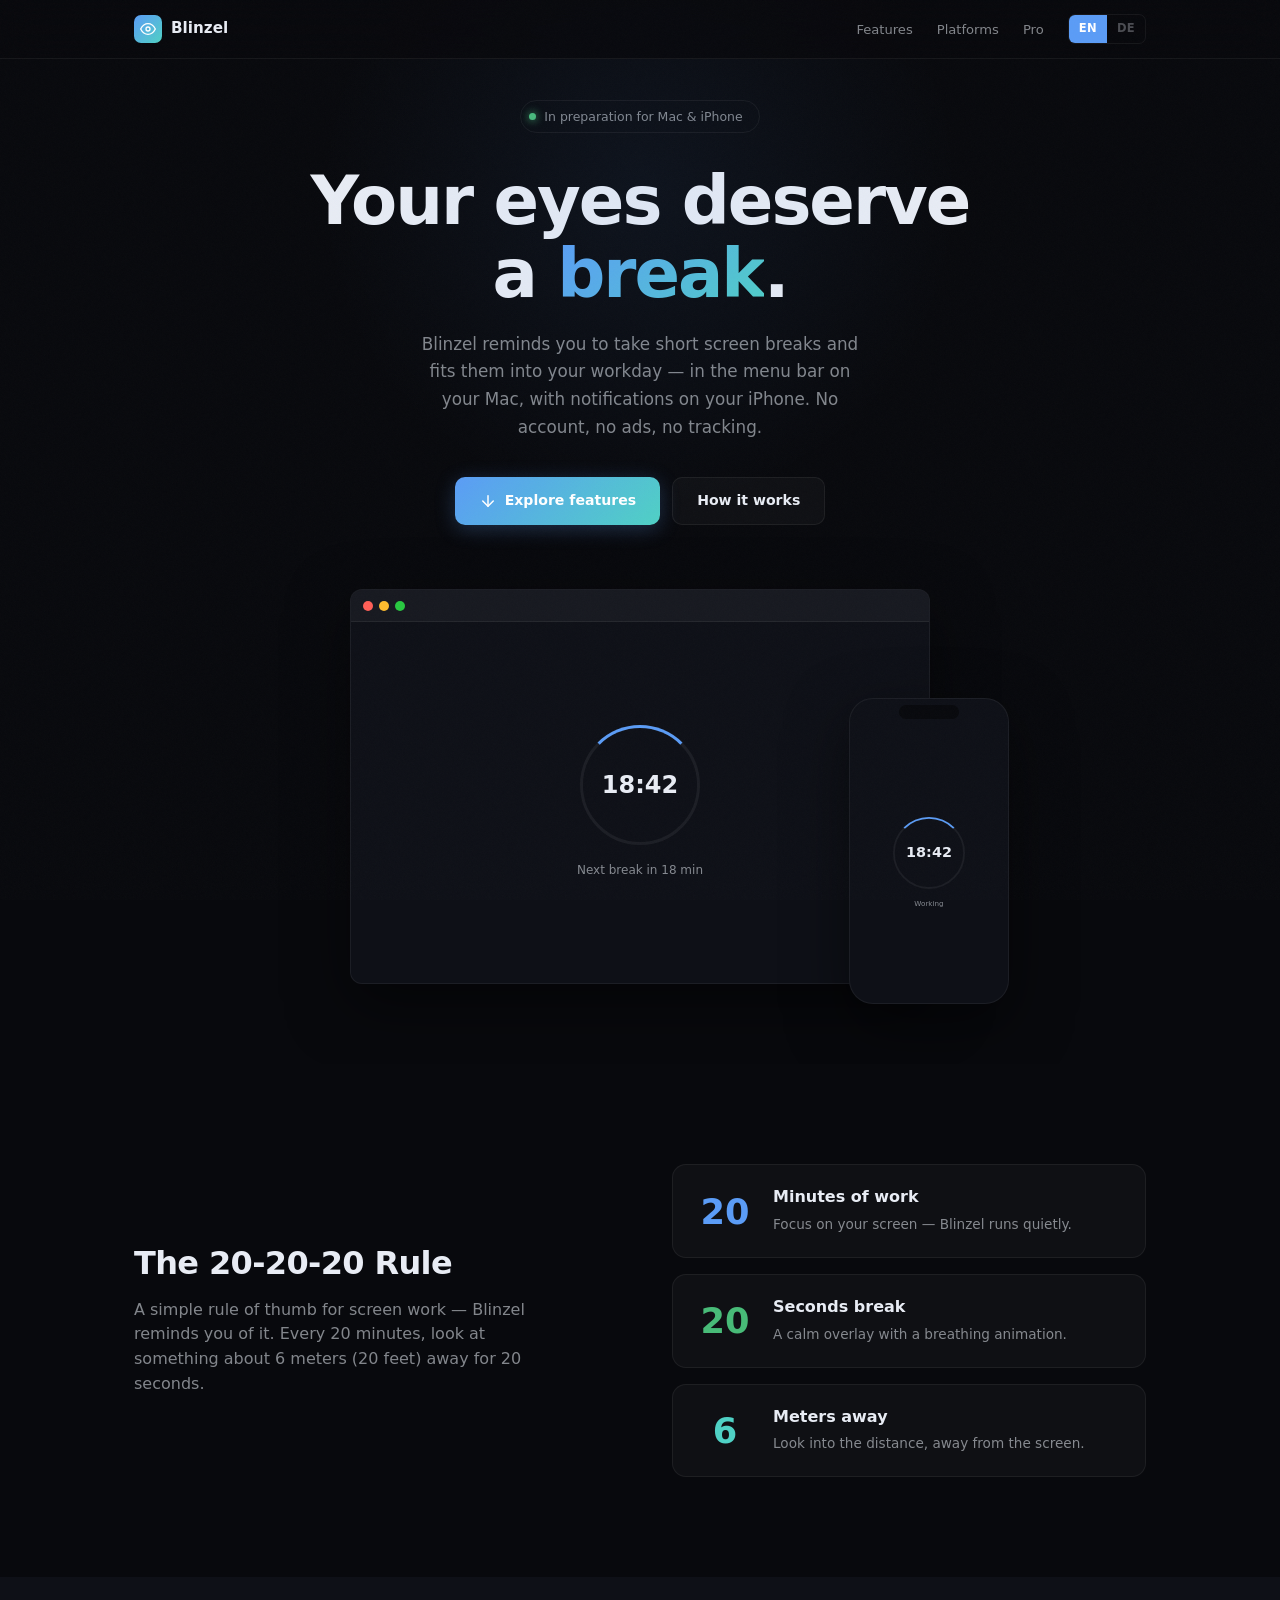
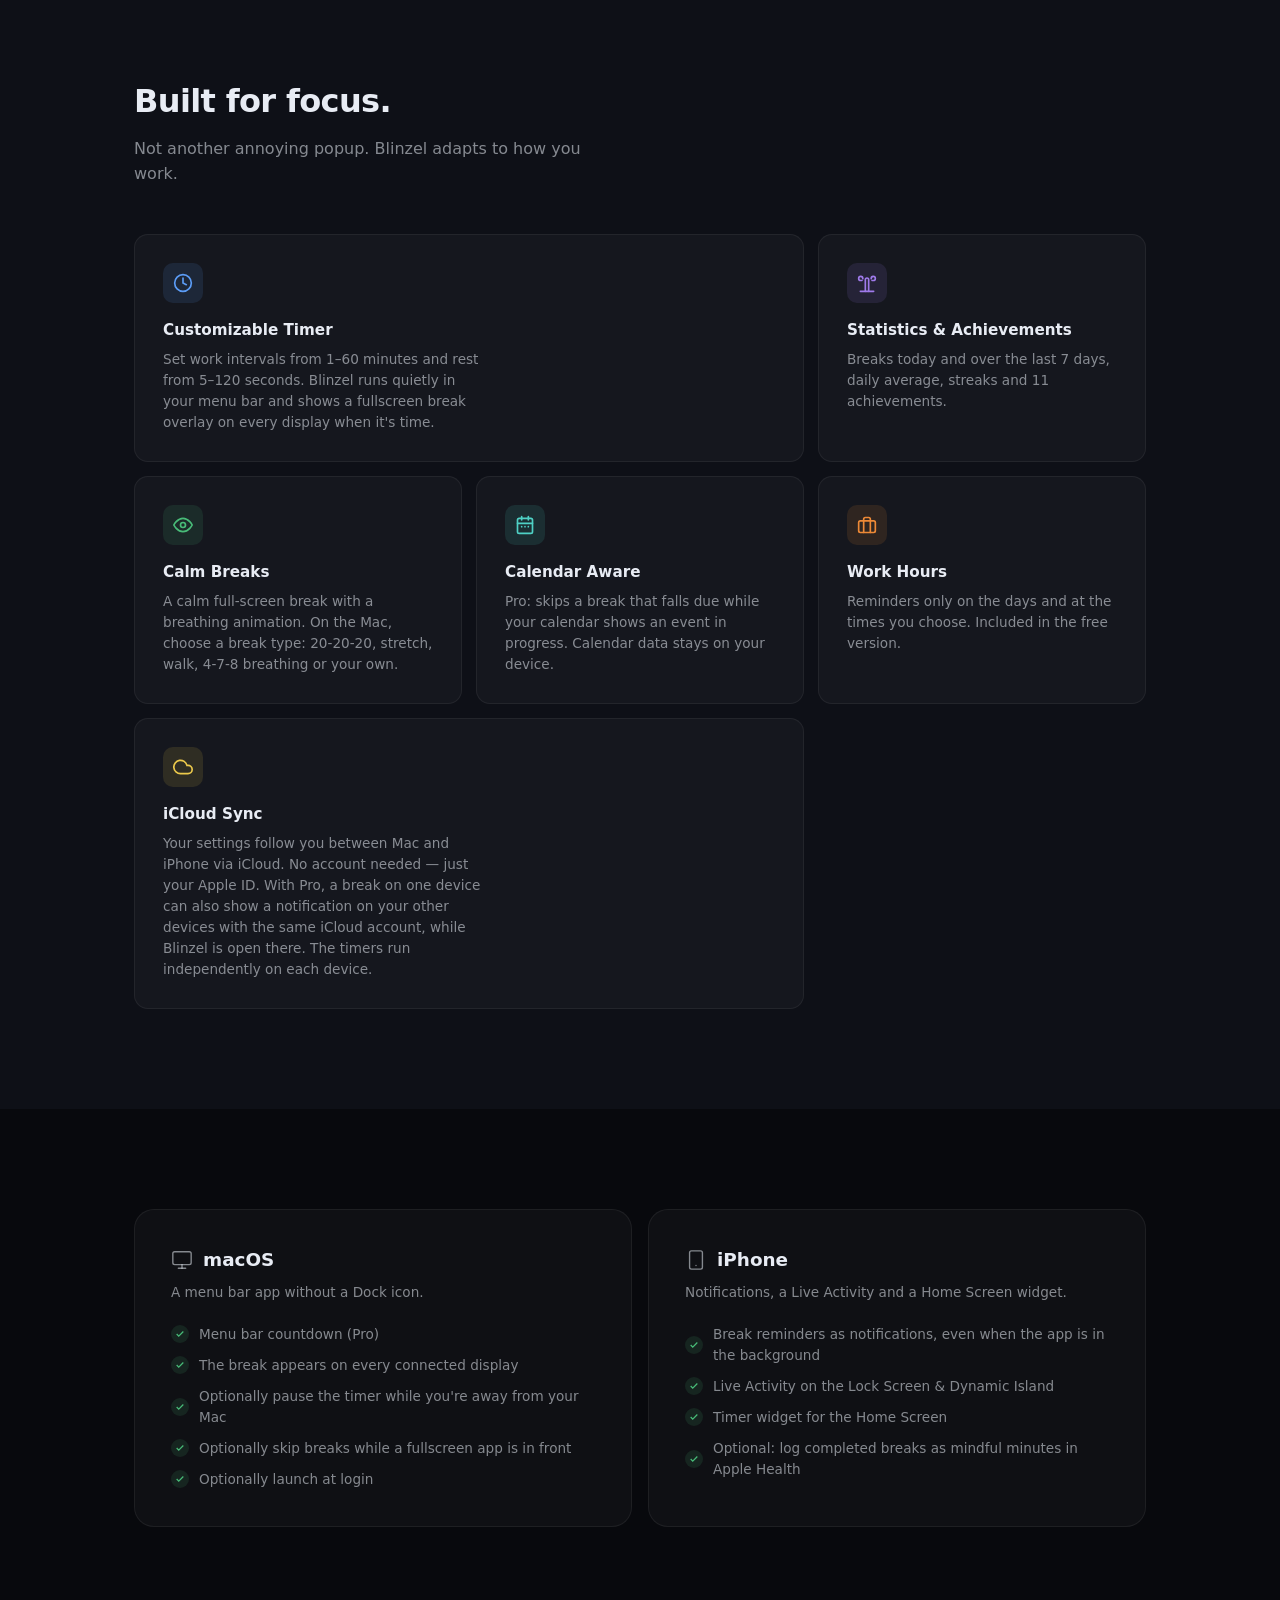
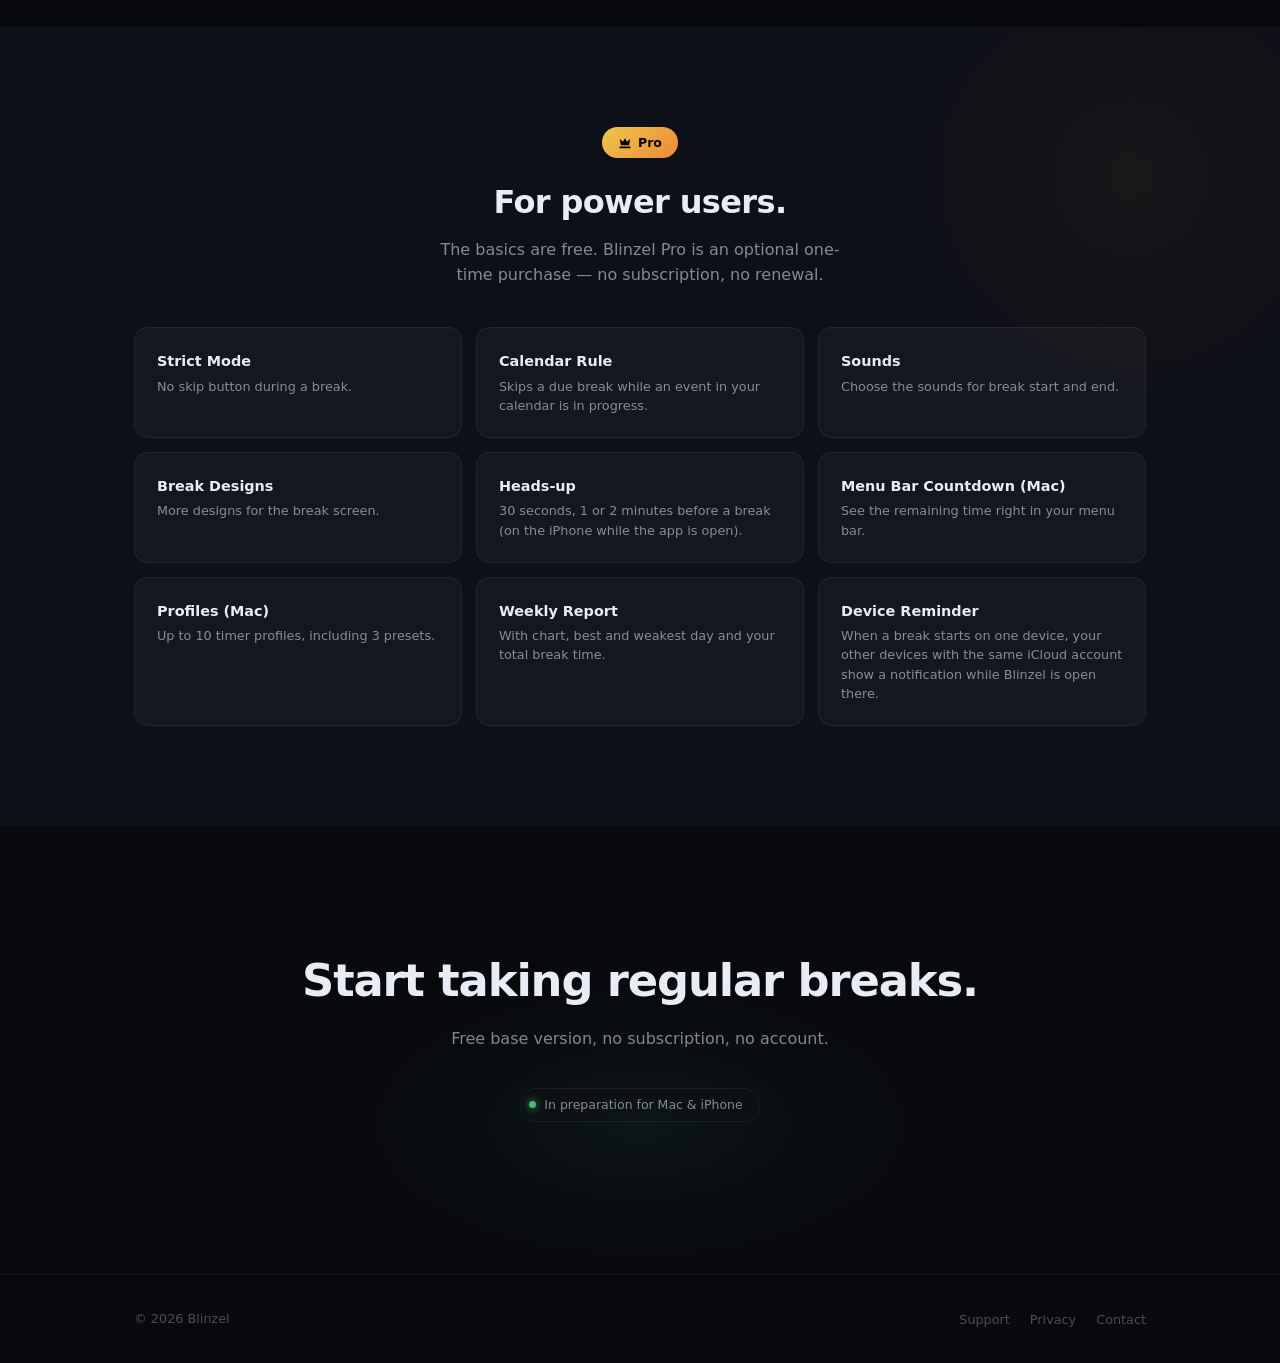
==== commit d8164fc3: "Rename landing page to Blinzel and move it to blinzel.devsalah.com - name: Blinzel / Blinzel Pro in " ====
--- a/index.html
+++ b/index.html
@@ -3,38 +3,38 @@
 <head>
     <meta charset="UTF-8">
     <meta name="viewport" content="width=device-width, initial-scale=1.0">
-    <title>Amber — Smart Eye Break Reminders for Mac & iPhone</title>
-    <meta name="description" content="Short screen breaks based on the 20-20-20 rule. Amber lives in your menu bar and reminds you to look away. In preparation for Mac and iPhone.">
+    <title>Blinzel — Eye Break Reminder for Mac & iPhone</title>
+    <meta name="description" content="Simple reminders for short screen breaks, based on the 20-20-20 rule of thumb. On the Mac, Blinzel lives in your menu bar; on the iPhone, it reminds you with notifications. In preparation for Mac and iPhone.">
     <meta name="theme-color" content="#08090d">
-    <meta name="keywords" content="eye break reminder, 20-20-20 rule app, eye strain, eye rest, screen break, mac menu bar app, digital eye strain, eye care app">
-    <link rel="canonical" href="https://amber.devsalah.com/">
+    <meta name="keywords" content="Blinzel, eye break reminder, 20-20-20 rule, screen rest timer, screen break, break reminder, menu bar app, work hours">
+    <link rel="canonical" href="https://blinzel.devsalah.com/">
     <meta name="robots" content="index, follow">
     <meta name="author" content="Salah Alhaji">
     <link rel="icon" type="image/svg+xml" href="/favicon.svg">
 
     <!-- Open Graph -->
-    <meta property="og:title" content="Amber — Smart Eye Break Reminders for Mac & iPhone">
-    <meta property="og:description" content="Short screen breaks based on the 20-20-20 rule. Amber lives in your menu bar and reminds you to look away. In preparation for Mac & iPhone.">
+    <meta property="og:title" content="Blinzel — Eye Break Reminder for Mac & iPhone">
+    <meta property="og:description" content="Simple reminders for short screen breaks, based on the 20-20-20 rule of thumb. On the Mac, Blinzel lives in your menu bar; on the iPhone, it reminds you with notifications. In preparation for Mac & iPhone.">
     <meta property="og:type" content="website">
-    <meta property="og:url" content="https://amber.devsalah.com/">
-    <meta property="og:site_name" content="Amber">
+    <meta property="og:url" content="https://blinzel.devsalah.com/">
+    <meta property="og:site_name" content="Blinzel">
     <meta property="og:locale" content="en_US">
-    <meta property="og:image" content="https://amber.devsalah.com/og-image.svg">
+    <meta property="og:image" content="https://blinzel.devsalah.com/og-image.svg">
     <meta property="og:image:width" content="1200">
     <meta property="og:image:height" content="630">
 
     <!-- Twitter Card -->
     <meta name="twitter:card" content="summary_large_image">
-    <meta name="twitter:title" content="Amber — Smart Eye Break Reminders">
+    <meta name="twitter:title" content="Blinzel — Eye Break Reminder">
     <meta name="twitter:description" content="The 20-20-20 rule, automated. In preparation for Mac & iPhone.">
-    <meta name="twitter:image" content="https://amber.devsalah.com/og-image.svg">
+    <meta name="twitter:image" content="https://blinzel.devsalah.com/og-image.svg">
 
     <!-- Structured Data -->
     <script type="application/ld+json">
     {
         "@context": "https://schema.org",
         "@type": "SoftwareApplication",
-        "name": "Amber",
+        "name": "Blinzel",
         "operatingSystem": "macOS, iOS",
         "applicationCategory": "UtilitiesApplication",
         "offers": {
@@ -42,8 +42,8 @@
             "price": "0",
             "priceCurrency": "USD"
         },
-        "description": "Reminders for short screen breaks based on the 20-20-20 rule. Lives in your menu bar and reminds you to look away, every 20 minutes by default. In preparation for Mac and iPhone.",
-        "url": "https://amber.devsalah.com/",
+        "description": "Reminders for short screen breaks based on the 20-20-20 rule of thumb, every 20 minutes by default. A menu bar app on the Mac; notifications, a Live Activity and a widget on the iPhone. The basics are free; Blinzel Pro is a one-time purchase, no subscription. In preparation for Mac and iPhone.",
+        "url": "https://blinzel.devsalah.com/",
         "author": {
             "@type": "Person",
             "name": "Salah Alhaji"
@@ -62,7 +62,7 @@
             <span class="n-logo">
                 <svg viewBox="0 0 24 24" fill="none" stroke="white" stroke-width="2" stroke-linecap="round"><path d="M1 12s4-8 11-8 11 8 11 8-4 8-11 8-11-8-11-8z"/><circle cx="12" cy="12" r="3"/></svg>
             </span>
-            Amber
+            Blinzel
         </a>
         <button class="n-mob" aria-label="Menu" onclick="document.querySelector('.n-links').classList.toggle('open')">
             <svg width="20" height="20" viewBox="0 0 24 24" fill="none" stroke="currentColor" stroke-width="2"><line x1="3" y1="6" x2="21" y2="6"/><line x1="3" y1="12" x2="21" y2="12"/><line x1="3" y1="18" x2="21" y2="18"/></svg>
@@ -71,7 +71,6 @@
             <li><a href="#features" data-en="Features" data-de="Funktionen">Features</a></li>
             <li><a href="#platforms" data-en="Platforms" data-de="Plattformen">Platforms</a></li>
             <li><a href="#pro">Pro</a></li>
-            <li><a href="#waitlist" class="nav-waitlist-link" data-en="Waitlist" data-de="Warteliste">Waitlist</a></li>
             <li>
                 <div class="lang-sw">
                     <button onclick="setLang('en')" class="on" id="btn-en">EN</button>
@@ -90,12 +89,12 @@
             <span data-en="In preparation for Mac & iPhone" data-de="In Vorbereitung für Mac & iPhone">In preparation for Mac & iPhone</span>
         </div>
         <h1 data-en="Your eyes deserve<br>a <span>break</span>." data-de="Deine Augen verdienen<br>eine <span>Pause</span>.">Your eyes deserve<br>a <span>break</span>.</h1>
-        <p data-en="Amber lives in your menu bar and gently reminds you to take short screen breaks. No account needed. No ads." data-de="Amber lebt in deiner Menüleiste und erinnert dich sanft an kurze Bildschirmpausen. Kein Konto nötig. Keine Werbung.">Amber lives in your menu bar and gently reminds you to take short screen breaks. No account needed. No ads.</p>
+        <p data-en="Blinzel reminds you to take short screen breaks and fits them into your workday — in the menu bar on your Mac, with notifications on your iPhone. No account, no ads, no tracking." data-de="Blinzel erinnert dich an kurze Bildschirmpausen und passt sie an deinen Arbeitstag an – in der Menüleiste deines Mac, per Mitteilung auf deinem iPhone. Kein Konto, keine Werbung, kein Tracking.">Blinzel reminds you to take short screen breaks and fits them into your workday — in the menu bar on your Mac, with notifications on your iPhone. No account, no ads, no tracking.</p>
 
         <div class="hero-btns">
-            <a href="#waitlist" class="btn btn-p app-store-btn">
-                <svg viewBox="0 0 24 24" fill="none" stroke="currentColor" stroke-width="2" stroke-linecap="round"><path d="M18 8A6 6 0 0 0 6 8c0 7-3 9-3 9h18s-3-2-3-9"></path><path d="M13.73 21a2 2 0 0 1-3.46 0"></path></svg>
-                <span data-en="Join Waitlist" data-de="Auf die Warteliste">Join Waitlist</span>
+            <a href="#features" class="btn btn-p app-store-btn">
+                <svg viewBox="0 0 24 24" fill="none" stroke="currentColor" stroke-width="2" stroke-linecap="round"><line x1="12" y1="5" x2="12" y2="19"/><polyline points="19 12 12 19 5 12"/></svg>
+                <span data-en="Explore features" data-de="Funktionen ansehen">Explore features</span>
             </a>
             <a href="#rule" class="btn btn-s" data-en="How it works" data-de="So funktioniert's">How it works</a>
         </div>
@@ -109,7 +108,7 @@
                     <span class="device-mac-dot"></span>
                 </div>
                 <div class="device-mac-body">
-                    <!-- Replace this with a real screenshot: <img src="screenshot-mac.png" alt="Amber on Mac"> -->
+                    <!-- Replace this with a real screenshot: <img src="screenshot-mac.png" alt="Blinzel on Mac"> -->
                     <div class="mock-timer">
                         <div class="mock-timer-ring">
                             <div class="mock-timer-time">18:42</div>
@@ -121,7 +120,7 @@
             <div class="device-phone">
                 <div class="device-phone-notch"><div class="device-phone-notch-inner"></div></div>
                 <div class="device-phone-body">
-                    <!-- Replace with: <img src="screenshot-iphone.png" alt="Amber on iPhone"> -->
+                    <!-- Replace with: <img src="screenshot-iphone.png" alt="Blinzel on iPhone"> -->
                     <div class="mock-timer" style="transform: scale(0.6);">
                         <div class="mock-timer-ring">
                             <div class="mock-timer-time">18:42</div>
@@ -139,14 +138,14 @@
     <div class="w">
         <div class="rule-text v">
             <h2 data-en="The 20-20-20 Rule" data-de="Die 20-20-20 Regel">The 20-20-20 Rule</h2>
-            <p data-en="A simple rule of thumb for screen work — Amber reminds you of it. Every 20 minutes, look at something about 6 meters (20 feet) away for 20 seconds." data-de="Eine einfache Faustregel für die Bildschirmarbeit – Amber erinnert dich daran. Alle 20 Minuten 20 Sekunden lang auf etwas in etwa 6 Metern Entfernung schauen.">A simple rule of thumb for screen work — Amber reminds you of it. Every 20 minutes, look at something about 6 meters (20 feet) away for 20 seconds.</p>
+            <p data-en="A simple rule of thumb for screen work — Blinzel reminds you of it. Every 20 minutes, look at something about 6 meters (20 feet) away for 20 seconds." data-de="Eine einfache Faustregel für die Bildschirmarbeit – Blinzel erinnert dich daran. Alle 20 Minuten 20 Sekunden lang auf etwas in etwa 6 Metern Entfernung schauen.">A simple rule of thumb for screen work — Blinzel reminds you of it. Every 20 minutes, look at something about 6 meters (20 feet) away for 20 seconds.</p>
         </div>
         <div class="rule-steps">
             <div class="rule-step v">
                 <div class="rule-num">20</div>
                 <div class="rule-step-text">
                     <strong data-en="Minutes of work" data-de="Minuten Arbeit">Minutes of work</strong>
-                    <span data-en="Focus on your screen — Amber runs quietly." data-de="Konzentrier dich auf deinen Bildschirm — Amber läuft leise.">Focus on your screen — Amber runs quietly.</span>
+                    <span data-en="Focus on your screen — Blinzel runs quietly." data-de="Konzentrier dich auf deinen Bildschirm — Blinzel läuft leise.">Focus on your screen — Blinzel runs quietly.</span>
                 </div>
             </div>
             <div class="rule-step v">
@@ -172,7 +171,7 @@
     <div class="w">
         <div class="bento-head v">
             <h2 data-en="Built for focus." data-de="Gebaut für Fokus.">Built for focus.</h2>
-            <p data-en="Not another annoying popup. Amber adapts to how you work." data-de="Kein nerviges Popup. Amber passt sich an, wie du arbeitest.">Not another annoying popup. Amber adapts to how you work.</p>
+            <p data-en="Not another annoying popup. Blinzel adapts to how you work." data-de="Kein nerviges Popup. Blinzel passt sich an, wie du arbeitest.">Not another annoying popup. Blinzel adapts to how you work.</p>
         </div>
         <div class="bento-grid">
             <!-- Span 2: Timer -->
@@ -181,23 +180,23 @@
                     <svg viewBox="0 0 24 24" fill="none" stroke="currentColor" stroke-width="2" stroke-linecap="round"><circle cx="12" cy="12" r="10"/><polyline points="12 6 12 12 16 14"/></svg>
                 </div>
                 <h3 data-en="Customizable Timer" data-de="Anpassbarer Timer">Customizable Timer</h3>
-                <p data-en="Set work intervals from 1–60 minutes and rest from 5–120 seconds. Amber runs quietly in your menu bar and shows a fullscreen break overlay on every display when it's time." data-de="Arbeitsintervalle von 1–60 Minuten und Pausen von 5–120 Sekunden einstellen. Amber läuft leise in der Menüleiste und zeigt auf jedem Bildschirm ein Vollbild-Overlay, wenn es soweit ist.">Set work intervals from 1–60 minutes and rest from 5–120 seconds. Amber runs quietly in your menu bar and shows a fullscreen break overlay on every display when it's time.</p>
+                <p data-en="Set work intervals from 1–60 minutes and rest from 5–120 seconds. Blinzel runs quietly in your menu bar and shows a fullscreen break overlay on every display when it's time." data-de="Arbeitsintervalle von 1–60 Minuten und Pausen von 5–120 Sekunden einstellen. Blinzel läuft leise in der Menüleiste und zeigt auf jedem Bildschirm ein Vollbild-Overlay, wenn es soweit ist.">Set work intervals from 1–60 minutes and rest from 5–120 seconds. Blinzel runs quietly in your menu bar and shows a fullscreen break overlay on every display when it's time.</p>
             </div>
             <!-- Achievements -->
             <div class="b-card v">
                 <div class="b-icon bi-purple">
                     <svg viewBox="0 0 24 24" fill="none" stroke="currentColor" stroke-width="2" stroke-linecap="round"><path d="M6 9H4.5a2.5 2.5 0 010-5C7 4 7 7 7 7"/><path d="M18 9h1.5a2.5 2.5 0 000-5C17 4 17 7 17 7"/><path d="M4 22h16"/><path d="M10 22V8a2 2 0 114 0v14"/></svg>
                 </div>
-                <h3 data-en="Achievements" data-de="Achievements">Achievements</h3>
-                <p data-en="11 achievements for streaks, discipline, and milestones. Track daily stats." data-de="11 Achievements für Streaks, Disziplin und Meilensteine. Tägliche Statistiken.">11 achievements for streaks, discipline, and milestones. Track daily stats.</p>
+                <h3 data-en="Statistics &amp; Achievements" data-de="Statistik &amp; Erfolge">Statistics &amp; Achievements</h3>
+                <p data-en="Breaks today and over the last 7 days, daily average, streaks and 11 achievements." data-de="Pausen von heute und den letzten 7 Tagen, Tagesdurchschnitt, Serien und 11 Erfolge.">Breaks today and over the last 7 days, daily average, streaks and 11 achievements.</p>
             </div>
             <!-- Break Overlay -->
             <div class="b-card v">
                 <div class="b-icon bi-green">
                     <svg viewBox="0 0 24 24" fill="none" stroke="currentColor" stroke-width="2" stroke-linecap="round"><path d="M1 12s4-8 11-8 11 8 11 8-4 8-11 8-11-8-11-8z"/><circle cx="12" cy="12" r="3"/></svg>
                 </div>
-                <h3 data-en="Calming Breaks" data-de="Beruhigende Pausen">Calming Breaks</h3>
-                <p data-en="Breathing animation, particle effects, and five break types such as 20-20-20, stretching, walking, and 4-7-8 breathing." data-de="Atemanimation, Partikeleffekte und fünf Pausenarten wie 20-20-20, Dehnen, Gehen und 4-7-8-Atmung.">Breathing animation, particle effects, and five break types such as 20-20-20, stretching, walking, and 4-7-8 breathing.</p>
+                <h3 data-en="Calm Breaks" data-de="Ruhige Pausen">Calm Breaks</h3>
+                <p data-en="A calm full-screen break with a breathing animation. On the Mac, choose a break type: 20-20-20, stretch, walk, 4-7-8 breathing or your own." data-de="Ruhige Vollbild-Pause mit Atemanimation. Auf dem Mac wählst du die Pausenart: 20-20-20, Dehnen, Gehen, 4-7-8-Atmung oder eine eigene Pause.">A calm full-screen break with a breathing animation. On the Mac, choose a break type: 20-20-20, stretch, walk, 4-7-8 breathing or your own.</p>
             </div>
             <!-- Calendar -->
             <div class="b-card v">
@@ -207,13 +206,21 @@
                 <h3 data-en="Calendar Aware" data-de="Kalender-integriert">Calendar Aware</h3>
                 <p data-en="Pro: skips a break that falls due while your calendar shows an event in progress. Calendar data stays on your device." data-de="Pro: überspringt eine fällige Pause, wenn laut Kalender gerade ein Termin läuft. Kalenderdaten bleiben auf deinem Gerät.">Pro: skips a break that falls due while your calendar shows an event in progress. Calendar data stays on your device.</p>
             </div>
+            <!-- Work Hours -->
+            <div class="b-card v">
+                <div class="b-icon bi-orange">
+                    <svg viewBox="0 0 24 24" fill="none" stroke="currentColor" stroke-width="2" stroke-linecap="round"><rect x="2" y="7" width="20" height="14" rx="2"/><path d="M16 21V5a2 2 0 00-2-2h-4a2 2 0 00-2 2v16"/></svg>
+                </div>
+                <h3 data-en="Work Hours" data-de="Arbeitszeiten">Work Hours</h3>
+                <p data-en="Reminders only on the days and at the times you choose. Included in the free version." data-de="Erinnerungen nur an gewählten Tagen und zu gewählten Uhrzeiten. In der kostenlosen Version enthalten.">Reminders only on the days and at the times you choose. Included in the free version.</p>
+            </div>
             <!-- iCloud -->
             <div class="b-card span-2 v">
                 <div class="b-icon bi-yellow">
                     <svg viewBox="0 0 24 24" fill="none" stroke="currentColor" stroke-width="2" stroke-linecap="round"><path d="M18 10h-1.26A8 8 0 109 20h9a5 5 0 000-10z"/></svg>
                 </div>
                 <h3 data-en="iCloud Sync" data-de="iCloud-Sync">iCloud Sync</h3>
-                <p data-en="Your settings follow you between Mac and iPhone via iCloud. No account needed — just your Apple ID. With Pro, a break on one device can also show a reminder on your other device; the timers themselves are not kept in sync." data-de="Deine Einstellungen folgen dir über iCloud zwischen Mac und iPhone. Kein Konto nötig — nur deine Apple ID. Mit Pro kann eine Pause auf einem Gerät zusätzlich eine Erinnerung auf deinem anderen Gerät anzeigen; die Timer selbst laufen nicht synchron.">Your settings follow you between Mac and iPhone via iCloud. No account needed — just your Apple ID. With Pro, a break on one device can also show a reminder on your other device; the timers themselves are not kept in sync.</p>
+                <p data-en="Your settings follow you between Mac and iPhone via iCloud. No account needed — just your Apple ID. With Pro, a break on one device can also show a notification on your other devices with the same iCloud account, while Blinzel is open there. The timers run independently on each device." data-de="Deine Einstellungen folgen dir über iCloud zwischen Mac und iPhone. Kein Konto nötig — nur deine Apple ID. Mit Pro kann eine Pause auf einem Gerät zusätzlich eine Mitteilung auf deinen anderen Geräten mit demselben iCloud-Konto anzeigen, sofern Blinzel dort geöffnet ist. Die Timer laufen auf jedem Gerät für sich.">Your settings follow you between Mac and iPhone via iCloud. No account needed — just your Apple ID. With Pro, a break on one device can also show a notification on your other devices with the same iCloud account, while Blinzel is open there. The timers run independently on each device.</p>
             </div>
         </div>
     </div>
@@ -228,11 +235,11 @@
                 <svg viewBox="0 0 24 24" fill="none" stroke="currentColor" stroke-width="1.5" stroke-linecap="round"><rect x="2" y="3" width="20" height="14" rx="2"/><line x1="8" y1="21" x2="16" y2="21"/><line x1="12" y1="17" x2="12" y2="21"/></svg>
                 macOS
             </h3>
-            <p data-en="Lives in your menu bar. Zero distractions." data-de="Lebt in der Menüleiste. Null Ablenkung.">Lives in your menu bar. Zero distractions.</p>
+            <p data-en="A menu bar app without a Dock icon." data-de="Menüleisten-App ohne Dock-Symbol.">A menu bar app without a Dock icon.</p>
             <ul class="plat-list">
                 <li><span class="plat-check"><svg viewBox="0 0 24 24" fill="none" stroke="currentColor" stroke-width="3"><polyline points="20 6 9 17 4 12"/></svg></span><span data-en="Menu bar countdown (Pro)" data-de="Menüleisten-Countdown (Pro)">Menu bar countdown (Pro)</span></li>
-                <li><span class="plat-check"><svg viewBox="0 0 24 24" fill="none" stroke="currentColor" stroke-width="3"><polyline points="20 6 9 17 4 12"/></svg></span><span data-en="Multi-monitor overlays" data-de="Multi-Monitor Overlays">Multi-monitor overlays</span></li>
-                <li><span class="plat-check"><svg viewBox="0 0 24 24" fill="none" stroke="currentColor" stroke-width="3"><polyline points="20 6 9 17 4 12"/></svg></span><span data-en="Idle detection — auto-pause when you leave" data-de="Inaktivitätserkennung — Auto-Pause wenn du weg bist">Idle detection — auto-pause when you leave</span></li>
+                <li><span class="plat-check"><svg viewBox="0 0 24 24" fill="none" stroke="currentColor" stroke-width="3"><polyline points="20 6 9 17 4 12"/></svg></span><span data-en="The break appears on every connected display" data-de="Die Pause erscheint auf jedem angeschlossenen Bildschirm">The break appears on every connected display</span></li>
+                <li><span class="plat-check"><svg viewBox="0 0 24 24" fill="none" stroke="currentColor" stroke-width="3"><polyline points="20 6 9 17 4 12"/></svg></span><span data-en="Optionally pause the timer while you're away from your Mac" data-de="Optional: Der Timer pausiert, während du nicht am Mac bist">Optionally pause the timer while you're away from your Mac</span></li>
                 <li><span class="plat-check"><svg viewBox="0 0 24 24" fill="none" stroke="currentColor" stroke-width="3"><polyline points="20 6 9 17 4 12"/></svg></span><span data-en="Optionally skip breaks while a fullscreen app is in front" data-de="Optional: Pausen überspringen, solange eine Vollbild-App vorne ist">Optionally skip breaks while a fullscreen app is in front</span></li>
                 <li><span class="plat-check"><svg viewBox="0 0 24 24" fill="none" stroke="currentColor" stroke-width="3"><polyline points="20 6 9 17 4 12"/></svg></span><span data-en="Optionally launch at login" data-de="Optional beim Anmelden starten">Optionally launch at login</span></li>
             </ul>
@@ -243,12 +250,12 @@
                 <svg viewBox="0 0 24 24" fill="none" stroke="currentColor" stroke-width="1.5" stroke-linecap="round"><rect x="5" y="2" width="14" height="20" rx="2"/><line x1="12" y1="18" x2="12.01" y2="18"/></svg>
                 iPhone
             </h3>
-            <p data-en="Widgets, Live Activities, and more." data-de="Widgets, Live Activities und mehr.">Widgets, Live Activities, and more.</p>
+            <p data-en="Notifications, a Live Activity and a Home Screen widget." data-de="Mitteilungen, Live Activity und Widget auf dem Home-Bildschirm.">Notifications, a Live Activity and a Home Screen widget.</p>
             <ul class="plat-list">
+                <li><span class="plat-check"><svg viewBox="0 0 24 24" fill="none" stroke="currentColor" stroke-width="3"><polyline points="20 6 9 17 4 12"/></svg></span><span data-en="Break reminders as notifications, even when the app is in the background" data-de="Pausen-Erinnerung als Mitteilung, auch wenn die App im Hintergrund ist">Break reminders as notifications, even when the app is in the background</span></li>
                 <li><span class="plat-check"><svg viewBox="0 0 24 24" fill="none" stroke="currentColor" stroke-width="3"><polyline points="20 6 9 17 4 12"/></svg></span><span data-en="Live Activity on the Lock Screen & Dynamic Island" data-de="Live Activity auf dem Sperrbildschirm & Dynamic Island">Live Activity on the Lock Screen & Dynamic Island</span></li>
-                <li><span class="plat-check"><svg viewBox="0 0 24 24" fill="none" stroke="currentColor" stroke-width="3"><polyline points="20 6 9 17 4 12"/></svg></span><span data-en="Home screen timer widget" data-de="Homescreen Timer-Widget">Home screen timer widget</span></li>
+                <li><span class="plat-check"><svg viewBox="0 0 24 24" fill="none" stroke="currentColor" stroke-width="3"><polyline points="20 6 9 17 4 12"/></svg></span><span data-en="Timer widget for the Home Screen" data-de="Timer-Widget für den Home-Bildschirm">Timer widget for the Home Screen</span></li>
                 <li><span class="plat-check"><svg viewBox="0 0 24 24" fill="none" stroke="currentColor" stroke-width="3"><polyline points="20 6 9 17 4 12"/></svg></span><span data-en="Optional: log completed breaks as mindful minutes in Apple Health" data-de="Optional: absolvierte Pausen als Achtsamkeitsminuten in Apple Health eintragen">Optional: log completed breaks as mindful minutes in Apple Health</span></li>
-                <li><span class="plat-check"><svg viewBox="0 0 24 24" fill="none" stroke="currentColor" stroke-width="3"><polyline points="20 6 9 17 4 12"/></svg></span><span data-en="Haptic feedback" data-de="Haptisches Feedback">Haptic feedback</span></li>
             </ul>
         </div>
     </div>
@@ -262,30 +269,30 @@
             Pro
         </div>
         <h2 class="v" data-en="For power users." data-de="Für Power-User.">For power users.</h2>
-        <p class="v" data-en="The base version is free. Pro is an optional one-time purchase — no subscription." data-de="Die Basisversion ist kostenlos. Pro ist ein optionaler Einmalkauf – kein Abo.">The base version is free. Pro is an optional one-time purchase — no subscription.</p>
+        <p class="v" data-en="The basics are free. Blinzel Pro is an optional one-time purchase — no subscription, no renewal." data-de="Die Grundfunktionen sind kostenlos. Blinzel Pro ist ein optionaler einmaliger Kauf – kein Abo, keine Verlängerung.">The basics are free. Blinzel Pro is an optional one-time purchase — no subscription, no renewal.</p>
         <div class="pro-grid">
             <div class="pro-item v">
-                <h4 data-en="Strict Mode" data-de="Strenger Modus">Strict Mode</h4>
-                <p data-en="Hides the skip button during breaks." data-de="Blendet während der Pause den Überspringen-Knopf aus.">Hides the skip button during breaks.</p>
+                <h4 data-en="Strict Mode" data-de="Strict Mode">Strict Mode</h4>
+                <p data-en="No skip button during a break." data-de="Kein Überspringen-Knopf während der Pause.">No skip button during a break.</p>
             </div>
             <div class="pro-item v">
                 <h4 data-en="Calendar Rule" data-de="Kalender-Regel">Calendar Rule</h4>
-                <p data-en="Skips a break while your calendar shows an event in progress." data-de="Überspringt eine Pause, wenn laut Kalender gerade ein Termin läuft.">Skips a break while your calendar shows an event in progress.</p>
-            </div>
-            <div class="pro-item v">
-                <h4 data-en="Custom Sounds" data-de="Eigene Sounds">Custom Sounds</h4>
-                <p data-en="Choose different sounds for break start and end." data-de="Verschiedene Töne für Pausenbeginn und -ende wählen.">Choose different sounds for break start and end.</p>
-            </div>
-            <div class="pro-item v">
-                <h4 data-en="Overlay Themes" data-de="Overlay-Themes">Overlay Themes</h4>
-                <p data-en="Additional overlay designs such as Aurora and Cosmic." data-de="Zusätzliche Overlay-Designs wie Aurora und Cosmic.">Additional overlay designs such as Aurora and Cosmic.</p>
-            </div>
-            <div class="pro-item v">
-                <h4 data-en="Smart Reminders" data-de="Smarte Erinnerungen">Smart Reminders</h4>
-                <p data-en="Get a heads-up before your break starts." data-de="Vorab-Warnung bevor deine Pause beginnt.">Get a heads-up before your break starts.</p>
-            </div>
-            <div class="pro-item v">
-                <h4 data-en="Menu Bar Countdown" data-de="Menüleisten-Countdown">Menu Bar Countdown</h4>
+                <p data-en="Skips a due break while an event in your calendar is in progress." data-de="Überspringt eine fällige Pause, während in deinem Kalender ein Termin läuft.">Skips a due break while an event in your calendar is in progress.</p>
+            </div>
+            <div class="pro-item v">
+                <h4 data-en="Sounds" data-de="Töne">Sounds</h4>
+                <p data-en="Choose the sounds for break start and end." data-de="Töne für Pausenbeginn und -ende auswählen.">Choose the sounds for break start and end.</p>
+            </div>
+            <div class="pro-item v">
+                <h4 data-en="Break Designs" data-de="Pausen-Designs">Break Designs</h4>
+                <p data-en="More designs for the break screen." data-de="Weitere Designs für die Pausenansicht.">More designs for the break screen.</p>
+            </div>
+            <div class="pro-item v">
+                <h4 data-en="Heads-up" data-de="Vorwarnung">Heads-up</h4>
+                <p data-en="30 seconds, 1 or 2 minutes before a break (on the iPhone while the app is open)." data-de="30 Sekunden, 1 oder 2 Minuten vor der Pause (auf dem iPhone bei geöffneter App).">30 seconds, 1 or 2 minutes before a break (on the iPhone while the app is open).</p>
+            </div>
+            <div class="pro-item v">
+                <h4 data-en="Menu Bar Countdown (Mac)" data-de="Menüleisten-Countdown (Mac)">Menu Bar Countdown (Mac)</h4>
                 <p data-en="See the remaining time right in your menu bar." data-de="Verbleibende Zeit direkt in der Menüleiste sehen.">See the remaining time right in your menu bar.</p>
             </div>
             <div class="pro-item v">
@@ -293,28 +300,14 @@
                 <p data-en="Up to 10 timer profiles, including 3 presets." data-de="Bis zu 10 Timer-Profile, inklusive 3 Vorlagen.">Up to 10 timer profiles, including 3 presets.</p>
             </div>
             <div class="pro-item v">
-                <h4 data-en="Advanced Statistics" data-de="Erweiterte Statistik">Advanced Statistics</h4>
-                <p data-en="A weekly overview of your breaks." data-de="Eine Wochenübersicht deiner Pausen.">A weekly overview of your breaks.</p>
-            </div>
-            <div class="pro-item v">
-                <h4 data-en="Device Reminders" data-de="Geräte-Erinnerung">Device Reminders</h4>
-                <p data-en="A break on one device shows a reminder on your other one." data-de="Eine Pause auf einem Gerät zeigt eine Erinnerung auf dem anderen.">A break on one device shows a reminder on your other one.</p>
-            </div>
-        </div>
-    </div>
-</section>
-
-<!-- Waitlist -->
-<section id="waitlist" class="waitlist-section">
-    <div class="w">
-        <h2 class="v" data-en="Be the first to know" data-de="Sei von Anfang an dabei">Be the first to know</h2>
-        <p class="v" data-en="Amber is currently in preparation for Mac &amp; iPhone. Join the waitlist to get notified when we launch." data-de="Amber ist aktuell für Mac und iPhone in Vorbereitung. Trag dich ein, um zum Verkaufsstart benachrichtigt zu werden.">Amber is currently in preparation for Mac &amp; iPhone. Join the waitlist to get notified when we launch.</p>
-        <form id="waitlist-form" class="v">
-            <input type="email" name="email" placeholder="name@example.com" required aria-label="Email address">
-            <button type="submit" data-en="Notify Me" data-de="Benachrichtigen">Notify Me</button>
-        </form>
-        <p class="waitlist-note" data-en="We use your email address only to tell you when Amber launches. Details in our <a href='privacy.html#waitlist'>privacy policy</a>." data-de="Wir nutzen deine E-Mail-Adresse nur, um dich über den Start von Amber zu informieren. Details in der <a href='privacy.html#waitlist'>Datenschutzerklärung</a>.">We use your email address only to tell you when Amber launches. Details in our <a href='privacy.html#waitlist'>privacy policy</a>.</p>
-        <p id="waitlist-message"></p>
+                <h4 data-en="Weekly Report" data-de="Wochenbericht">Weekly Report</h4>
+                <p data-en="With chart, best and weakest day and your total break time." data-de="Mit Diagramm, bestem und schwächstem Tag und deiner gesamten Pausenzeit.">With chart, best and weakest day and your total break time.</p>
+            </div>
+            <div class="pro-item v">
+                <h4 data-en="Device Reminder" data-de="Geräte-Erinnerung">Device Reminder</h4>
+                <p data-en="When a break starts on one device, your other devices with the same iCloud account show a notification while Blinzel is open there." data-de="Beginnt auf einem Gerät eine Pause, zeigen deine anderen Geräte mit demselben iCloud-Konto eine Mitteilung, sofern Blinzel dort geöffnet ist.">When a break starts on one device, your other devices with the same iCloud account show a notification while Blinzel is open there.</p>
+            </div>
+        </div>
     </div>
 </section>
 
@@ -322,12 +315,10 @@
 <section class="cta" id="download">
     <div class="w">
         <h2 class="v" data-en="Start taking regular breaks." data-de="Starte mit regelmäßigen Pausen.">Start taking regular breaks.</h2>
-        <p class="v" data-en="In preparation for Mac &amp; iPhone. Free base version, no subscription, no account." data-de="In Vorbereitung für Mac &amp; iPhone. Kostenlose Basisversion, kein Abo, kein Konto.">In preparation for Mac &amp; iPhone. Free base version, no subscription, no account.</p>
-        <div class="hero-btns v">
-            <a href="#waitlist" class="btn btn-p app-store-btn">
-                <svg viewBox="0 0 24 24" fill="none" stroke="currentColor" stroke-width="2" stroke-linecap="round"><path d="M18 8A6 6 0 0 0 6 8c0 7-3 9-3 9h18s-3-2-3-9"></path><path d="M13.73 21a2 2 0 0 1-3.46 0"></path></svg>
-                <span data-en="Join Waitlist" data-de="Auf die Warteliste">Join Waitlist</span>
-            </a>
+        <p class="v" data-en="Free base version, no subscription, no account." data-de="Kostenlose Basisversion, kein Abo, kein Konto.">Free base version, no subscription, no account.</p>
+        <div class="hero-top v">
+            <span class="hero-dot"></span>
+            <span data-en="In preparation for Mac &amp; iPhone" data-de="In Vorbereitung für Mac &amp; iPhone">In preparation for Mac &amp; iPhone</span>
         </div>
     </div>
 </section>
@@ -335,11 +326,11 @@
 <!-- Footer -->
 <footer>
     <div class="w">
-        <span class="f-left">&copy; 2026 Amber</span>
+        <span class="f-left">&copy; 2026 Blinzel</span>
         <ul class="f-links">
             <li><a href="/support" data-en="Support" data-de="Support">Support</a></li>
             <li><a href="privacy.html" data-en="Privacy" data-de="Datenschutz">Privacy</a></li>
-            <li><a href="mailto:eyerest@devsalah.com" data-en="Contact" data-de="Kontakt">Contact</a></li>
+            <li><a href="mailto:blinzel@devsalah.com" data-en="Contact" data-de="Kontakt">Contact</a></li>
         </ul>
     </div>
 </footer>
@@ -348,8 +339,9 @@
 // =========================================================================
 // APP STORE LINK KONFIGURATION
 // [[OWNER: Setze hier die finale App Store URL ein, sobald die App im Store verfügbar ist.]]
-// Solange dieser String leer ist (""), leiten alle Store-Buttons (#download / CTA) zur Warteliste (#waitlist).
-// Sobald die URL hier eingetragen wird, verlinken alle Buttons direkt in den Store.
+// Solange dieser String leer ist (""), führt der Store-Button im Hero (.app-store-btn) zu den Funktionen (#features).
+// Sobald die URL hier eingetragen wird, verlinkt er direkt in den Store. Die Hinweise „In preparation“ /
+// „In Vorbereitung“ (Hero, CTA, Meta-Angaben, JSON-LD, Supportseite) müssen zum Start von Hand angepasst werden.
 // =========================================================================
 const APP_STORE_URL = "";
 
@@ -368,14 +360,6 @@
             span.textContent = (L === 'de') ? 'Laden im App Store' : 'Download on the App Store';
         }
     });
-    const navCta = document.querySelector('.nav-waitlist-link');
-    if (navCta) {
-        navCta.href = APP_STORE_URL;
-        navCta.target = "_blank";
-        navCta.setAttribute('data-en', 'App Store');
-        navCta.setAttribute('data-de', 'App Store');
-        navCta.textContent = 'App Store';
-    }
 }
 
 function setLang(l) {
@@ -388,10 +372,6 @@
         const t = e.getAttribute('data-' + l);
         if (t) e.innerHTML = t;
     });
-    const emailInput = document.querySelector('#waitlist-form input[type="email"]');
-    if (emailInput) {
-        emailInput.placeholder = (l === 'de') ? 'name@beispiel.de' : 'name@example.com';
-    }
     applyAppStoreUrl();
 }
 
@@ -406,30 +386,6 @@
     a.addEventListener('click', () => document.querySelector('.n-links').classList.remove('open'))
 );
 
-// Waitlist form
-document.getElementById('waitlist-form').addEventListener('submit', async (e) => {
-    e.preventDefault();
-    const email = e.target.email.value;
-    const msg = document.getElementById('waitlist-message');
-    try {
-        const formData = new FormData();
-        formData.append('email', email);
-        formData.append('l', '76673406-d4ea-4fbb-93bc-2e524a9e1d6b');
-        const res = await fetch('https://listmonk.devsalah.com/subscription/form', {
-            method: 'POST',
-            body: formData
-        });
-        if (res.ok) {
-            msg.textContent = (L === 'de') ? '✅ Du bist auf der Warteliste!' : '✅ You\'re on the list!';
-            e.target.reset();
-        } else {
-            msg.textContent = (L === 'de') ? '❌ Etwas ist schiefgelaufen. Bitte versuche es erneut.' : '❌ Something went wrong. Please try again.';
-        }
-    } catch {
-        msg.textContent = (L === 'de') ? '❌ Netzwerkfehler. Bitte versuche es erneut.' : '❌ Network error. Please try again.';
-    }
-});
-
 setLang(L);
 applyAppStoreUrl();
 </script>
--- a/style.css
+++ b/style.css
@@ -471,87 +471,3 @@
     .hero h1 { font-size: 2.2rem; }
     .hero-visual { margin-top: 48px; }
 }
-
-/* ===== Waitlist Section ===== */
-.waitlist-section {
-    text-align: center;
-    padding: 80px 0;
-    background: var(--bg-2);
-    border-top: 1px solid var(--border);
-    border-bottom: 1px solid var(--border);
-    position: relative;
-    overflow: hidden;
-}
-.waitlist-section::before {
-    content: ''; position: absolute;
-    top: -100px; left: 50%; transform: translateX(-50%);
-    width: 400px; height: 300px;
-    background: radial-gradient(circle, rgba(91,156,246,0.06), transparent 70%);
-    pointer-events: none;
-}
-.waitlist-section .w { position: relative; z-index: 1; }
-.waitlist-section h2 {
-    font-size: clamp(1.8rem, 4vw, 2.4rem);
-    font-weight: 750;
-    letter-spacing: -0.02em;
-    margin-bottom: 12px;
-    color: var(--text);
-}
-.waitlist-section p {
-    color: var(--text-2);
-    max-width: 500px;
-    margin: 0 auto 28px;
-    line-height: 1.6;
-    font-size: 0.95rem;
-}
-#waitlist-form {
-    display: flex;
-    justify-content: center;
-    gap: 12px;
-    flex-wrap: wrap;
-    max-width: 440px;
-    margin: 0 auto;
-}
-#waitlist-form input[type="email"] {
-    flex: 1 1 200px;
-    min-width: 0;
-    max-width: 100%;
-    padding: 12px 18px;
-    border: 1px solid var(--border);
-    background: var(--bg-card);
-    color: var(--text);
-    border-radius: 10px;
-    font-size: 0.9rem;
-    transition: border-color .2s;
-}
-#waitlist-form input[type="email"]:focus {
-    outline: none;
-    border-color: var(--blue);
-}
-#waitlist-form button {
-    padding: 12px 24px;
-    background: linear-gradient(135deg, var(--blue), var(--cyan));
-    color: #fff;
-    border: none;
-    border-radius: 10px;
-    font-size: 0.88rem;
-    font-weight: 600;
-    cursor: pointer;
-    box-shadow: 0 4px 20px rgba(91,156,246,0.25);
-    transition: transform .2s, box-shadow .2s;
-}
-#waitlist-form button:hover {
-    transform: translateY(-1px);
-    box-shadow: 0 6px 28px rgba(91,156,246,0.35);
-}
-.waitlist-section .waitlist-note {
-    margin: 16px auto 0;
-    font-size: 0.8rem;
-}
-.waitlist-note a { color: var(--cyan); }
-#waitlist-message {
-    margin-top: 18px;
-    font-size: 0.9rem;
-    font-weight: 600;
-    color: var(--text);
-}
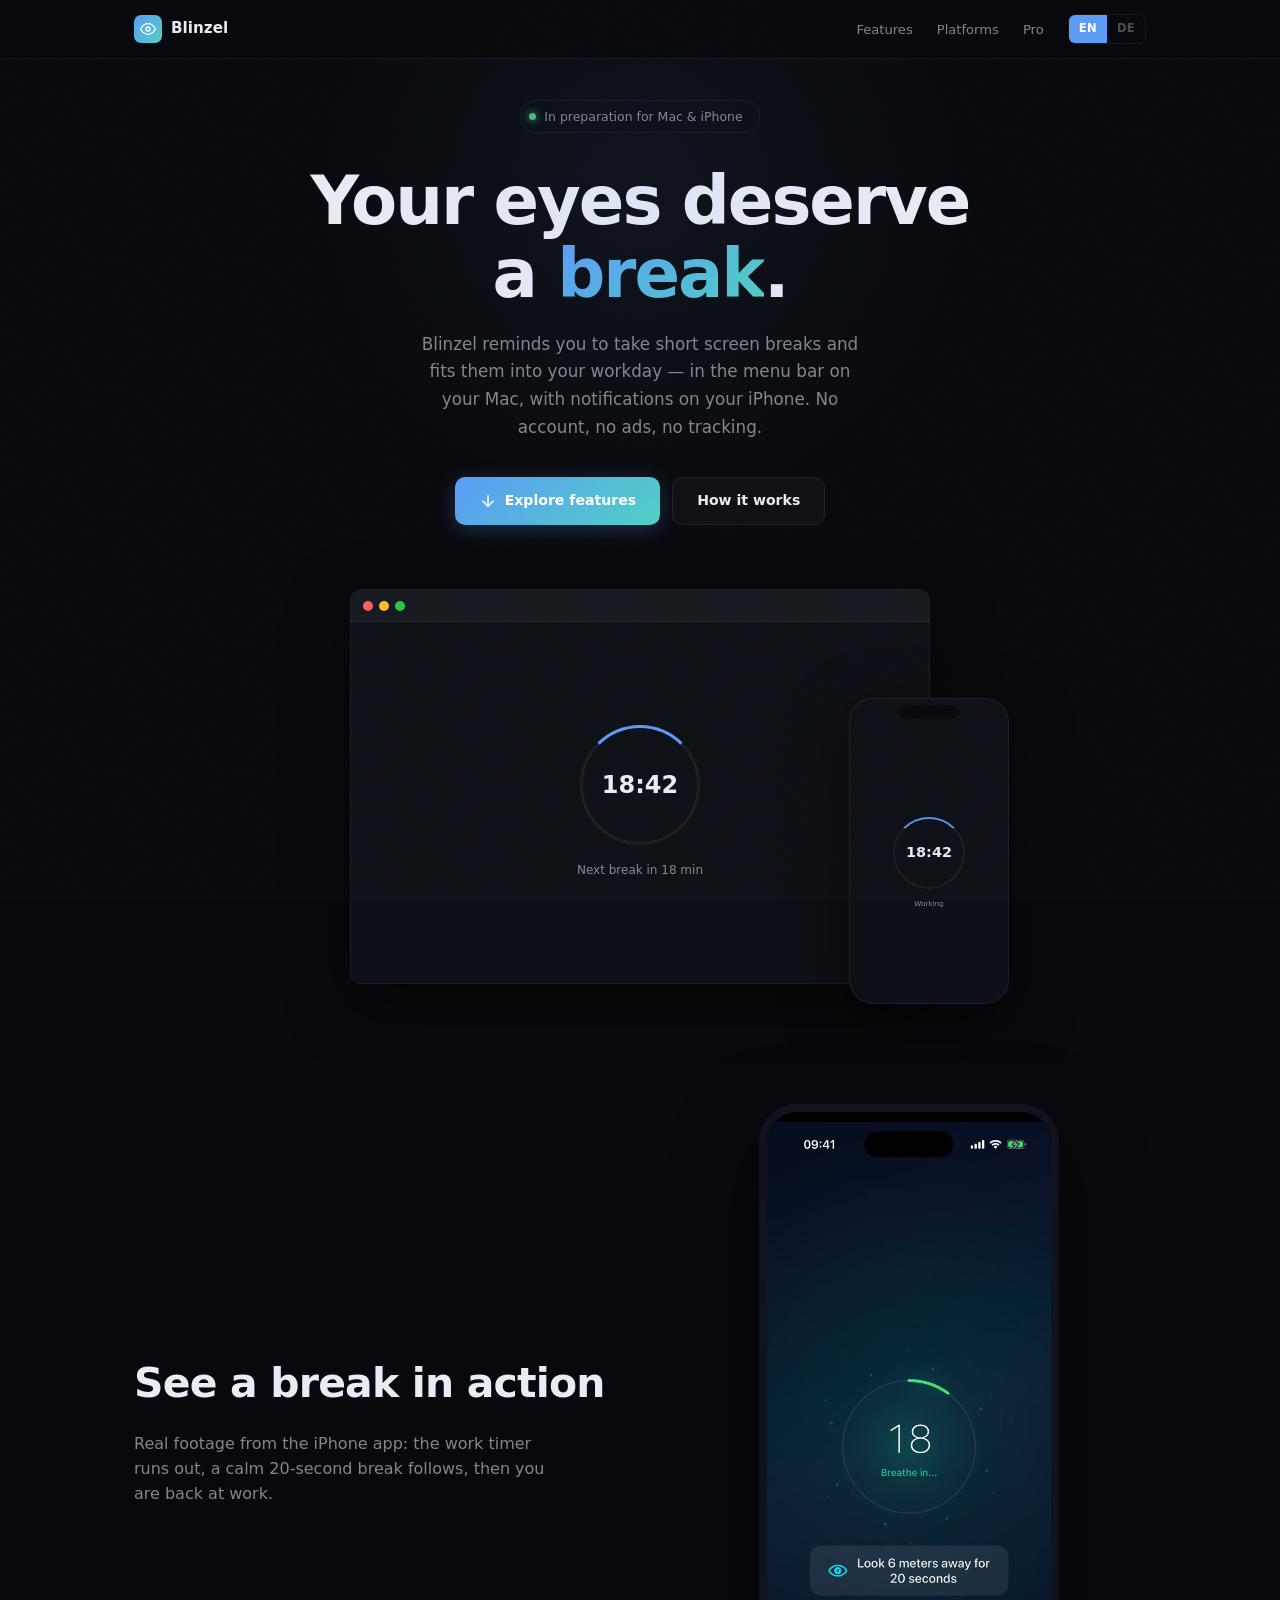
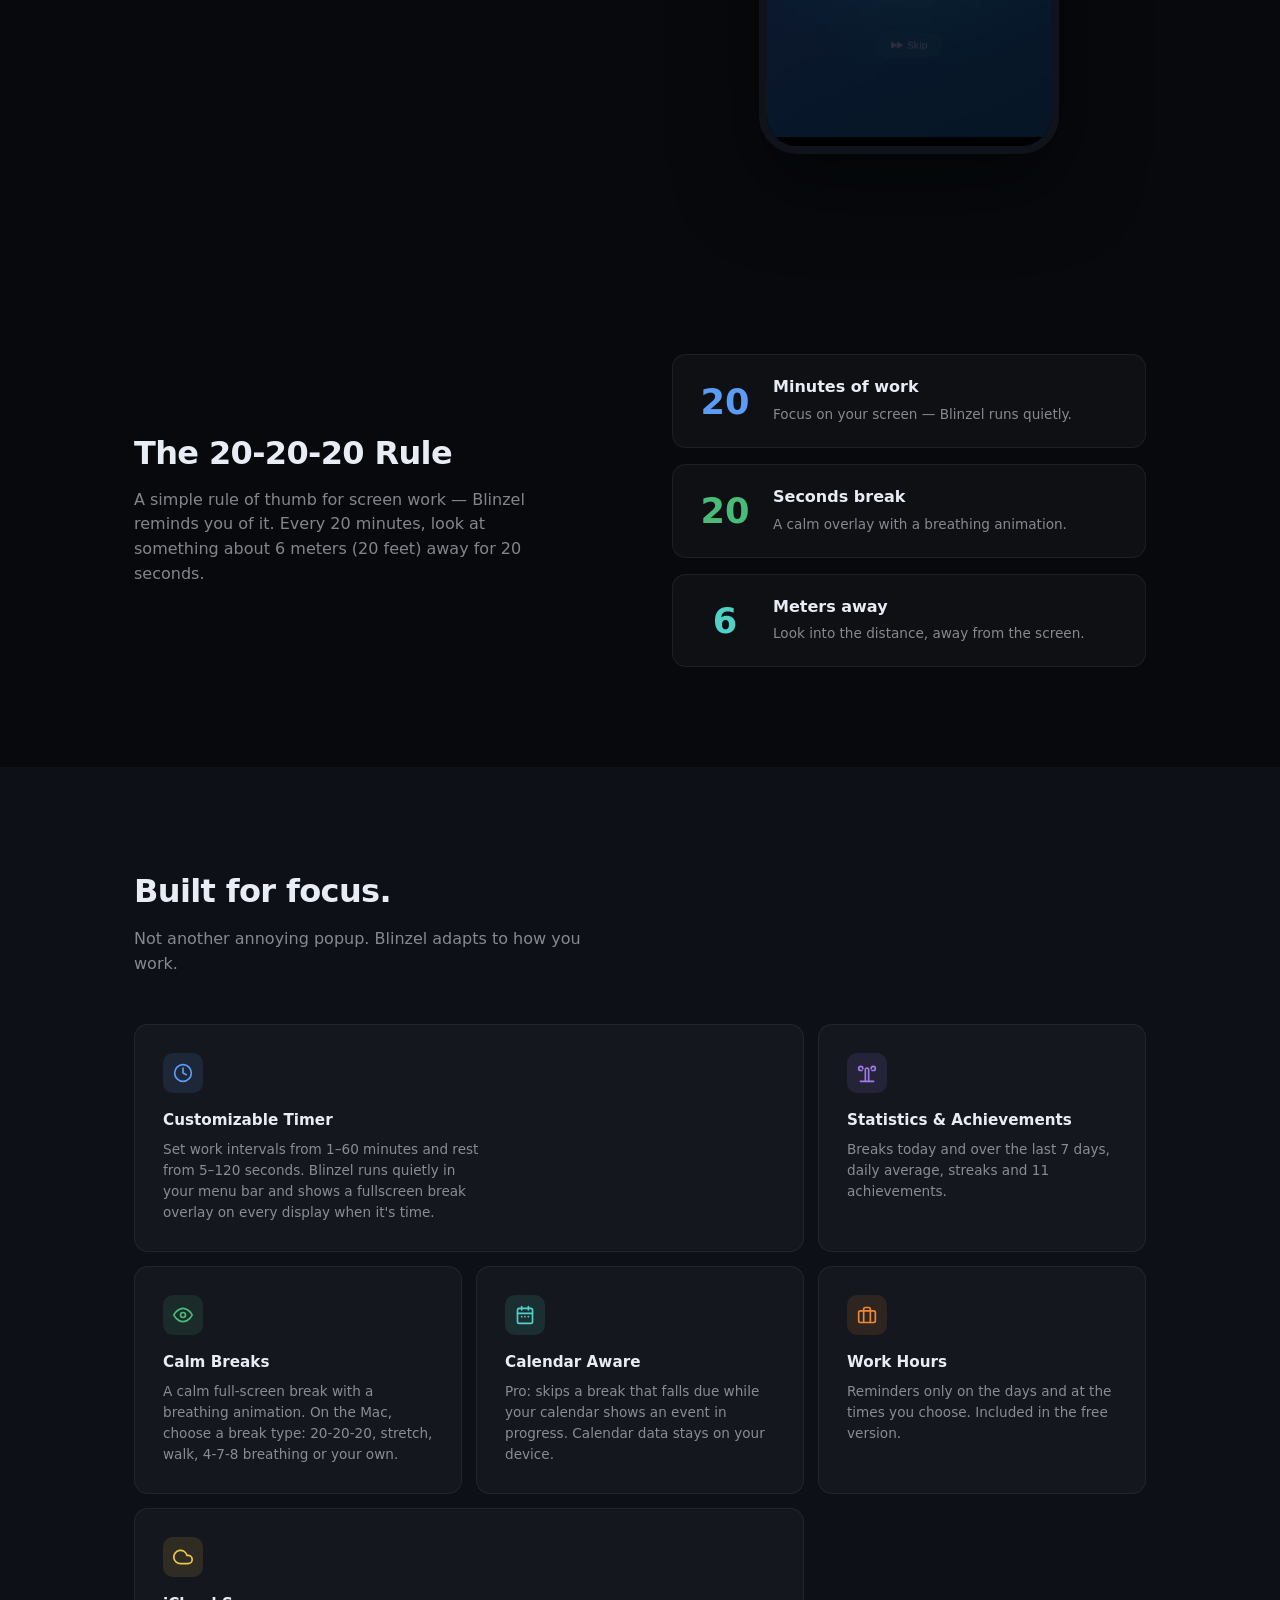
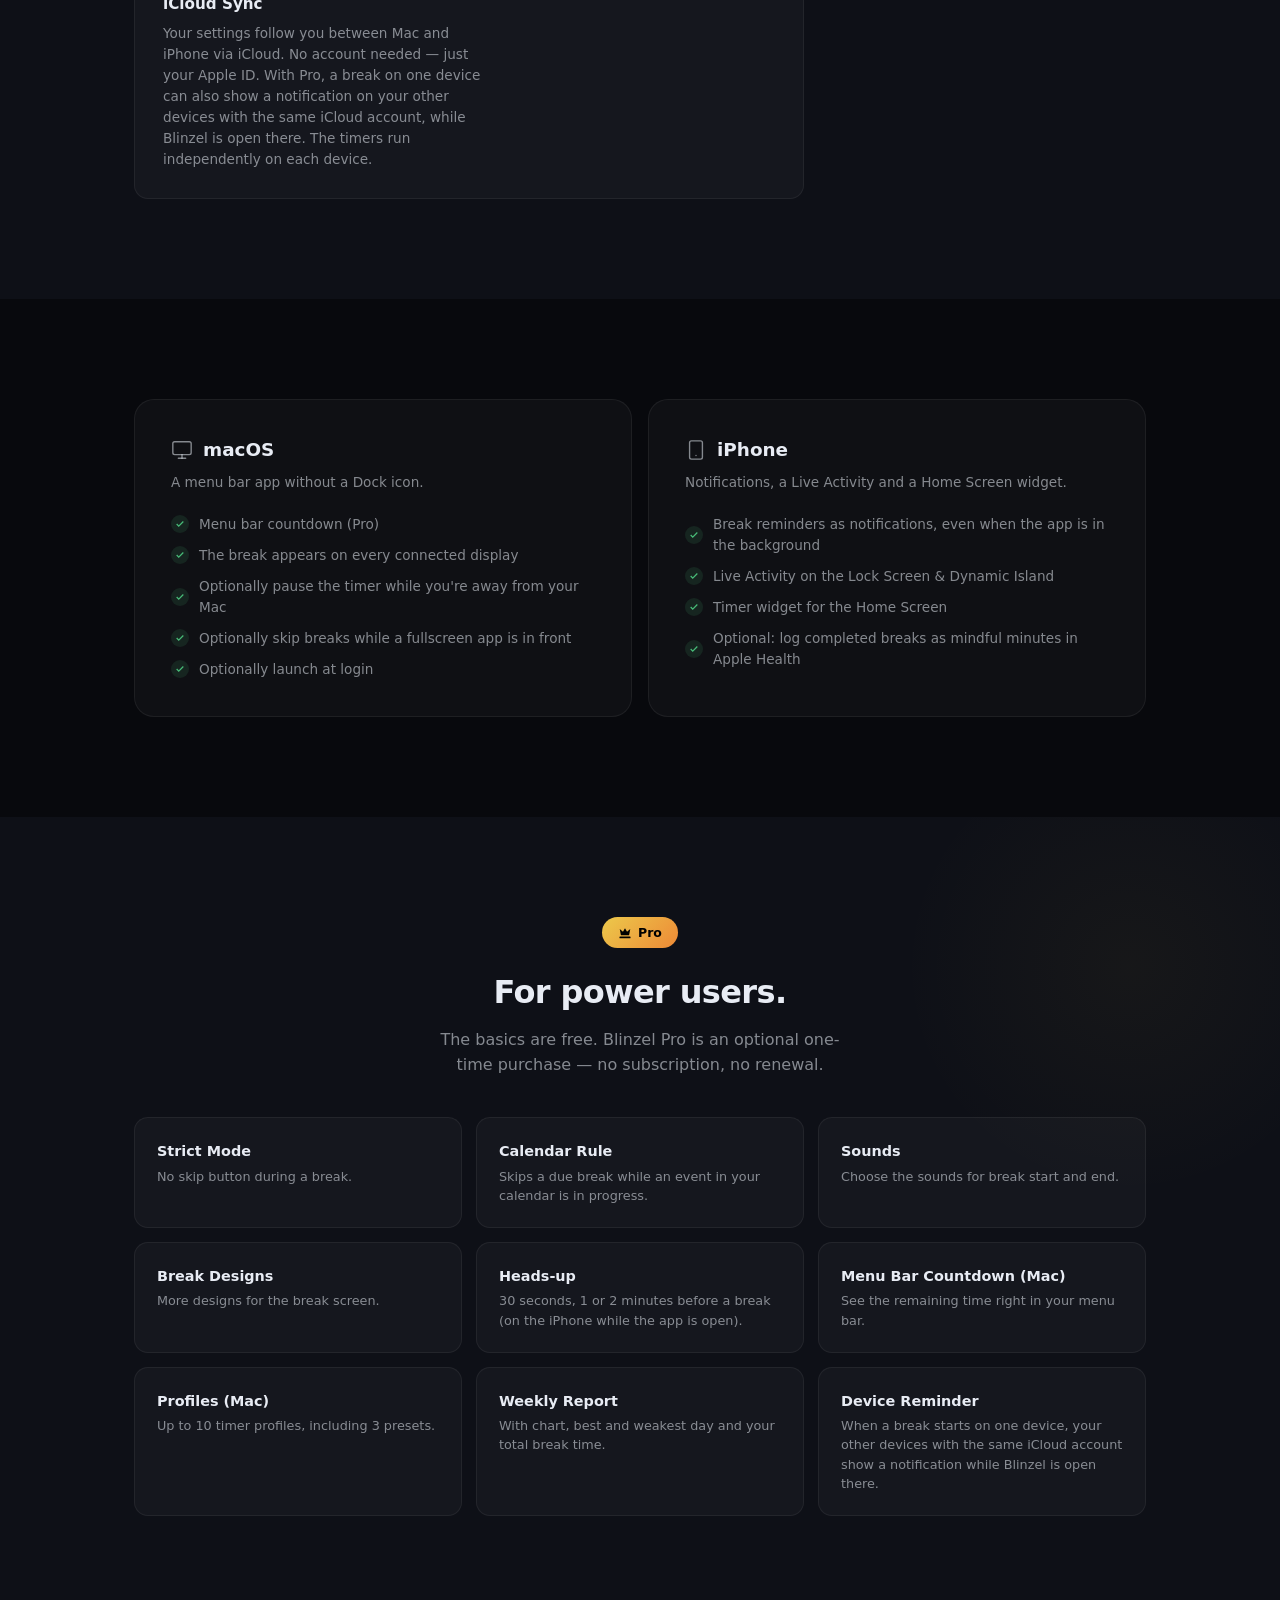
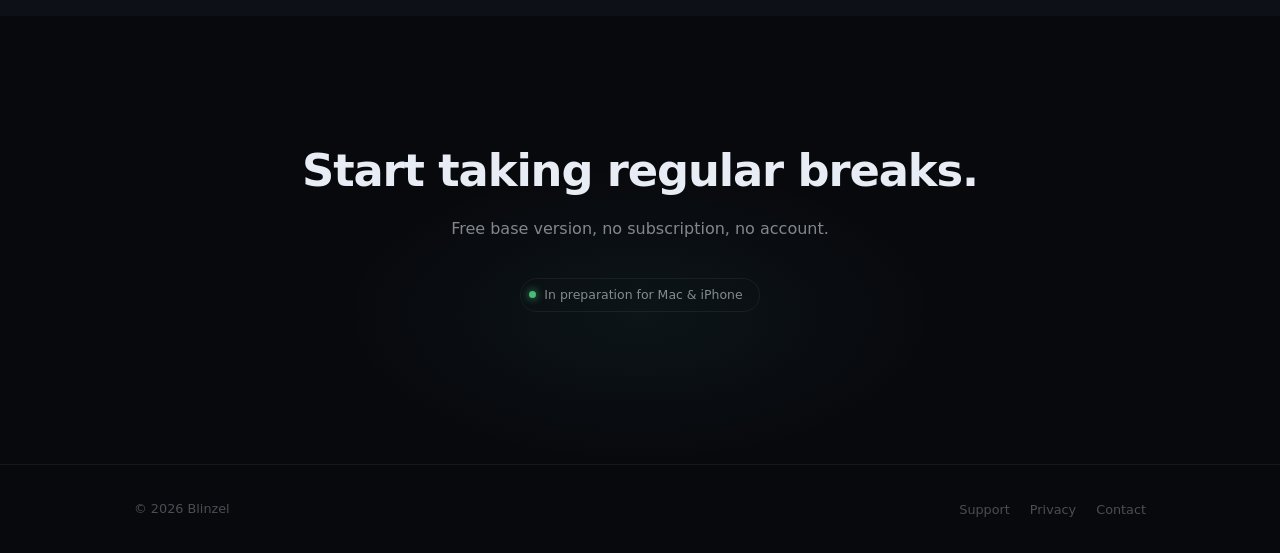
==== commit 3c4a38cd: "Add real iPhone footage of a break to the landing page A muted, looping 19-second capture of the app" ====
--- a/index.html
+++ b/index.html
@@ -7,7 +7,7 @@
     <meta name="description" content="Simple reminders for short screen breaks, based on the 20-20-20 rule of thumb. On the Mac, Blinzel lives in your menu bar; on the iPhone, it reminds you with notifications. In preparation for Mac and iPhone.">
     <meta name="theme-color" content="#08090d">
     <meta name="keywords" content="Blinzel, eye break reminder, 20-20-20 rule, screen rest timer, screen break, break reminder, menu bar app, work hours">
-    <link rel="canonical" href="https://blinzel.devsalah.com/">
+    <link rel="canonical" href="https://amber.devsalah.com/">
     <meta name="robots" content="index, follow">
     <meta name="author" content="Salah Alhaji">
     <link rel="icon" type="image/svg+xml" href="/favicon.svg">
@@ -16,10 +16,10 @@
     <meta property="og:title" content="Blinzel — Eye Break Reminder for Mac & iPhone">
     <meta property="og:description" content="Simple reminders for short screen breaks, based on the 20-20-20 rule of thumb. On the Mac, Blinzel lives in your menu bar; on the iPhone, it reminds you with notifications. In preparation for Mac & iPhone.">
     <meta property="og:type" content="website">
-    <meta property="og:url" content="https://blinzel.devsalah.com/">
+    <meta property="og:url" content="https://amber.devsalah.com/">
     <meta property="og:site_name" content="Blinzel">
     <meta property="og:locale" content="en_US">
-    <meta property="og:image" content="https://blinzel.devsalah.com/og-image.svg">
+    <meta property="og:image" content="https://amber.devsalah.com/og-image.svg">
     <meta property="og:image:width" content="1200">
     <meta property="og:image:height" content="630">
 
@@ -27,7 +27,7 @@
     <meta name="twitter:card" content="summary_large_image">
     <meta name="twitter:title" content="Blinzel — Eye Break Reminder">
     <meta name="twitter:description" content="The 20-20-20 rule, automated. In preparation for Mac & iPhone.">
-    <meta name="twitter:image" content="https://blinzel.devsalah.com/og-image.svg">
+    <meta name="twitter:image" content="https://amber.devsalah.com/og-image.svg">
 
     <!-- Structured Data -->
     <script type="application/ld+json">
@@ -43,7 +43,7 @@
             "priceCurrency": "USD"
         },
         "description": "Reminders for short screen breaks based on the 20-20-20 rule of thumb, every 20 minutes by default. A menu bar app on the Mac; notifications, a Live Activity and a widget on the iPhone. The basics are free; Blinzel Pro is a one-time purchase, no subscription. In preparation for Mac and iPhone.",
-        "url": "https://blinzel.devsalah.com/",
+        "url": "https://amber.devsalah.com/",
         "author": {
             "@type": "Person",
             "name": "Salah Alhaji"
@@ -133,6 +133,21 @@
     </div>
 </section>
 
+<!-- Video: echte Aufnahme der iPhone-App -->
+<section class="demo" id="demo">
+    <div class="w">
+        <div class="demo-text v">
+            <h2 data-en="See a break in action" data-de="So sieht eine Pause aus">See a break in action</h2>
+            <p data-en="Real footage from the iPhone app: the work timer runs out, a calm 20-second break follows, then you are back at work." data-de="Echte Aufnahme aus der iPhone-App: Der Arbeits-Timer läuft ab, es folgen 20 ruhige Sekunden Pause, dann geht es weiter.">Real footage from the iPhone app: the work timer runs out, a calm 20-second break follows, then you are back at work.</p>
+        </div>
+        <div class="demo-phone v">
+            <video id="demo-video" muted loop playsinline autoplay preload="metadata" width="540" height="1170" poster="media/poster-en.jpg" aria-label="Blinzel on iPhone">
+                <source src="media/blinzel-en.mp4" type="video/mp4">
+            </video>
+        </div>
+    </div>
+</section>
+
 <!-- 20-20-20 Rule -->
 <section class="rule" id="rule">
     <div class="w">
@@ -330,7 +345,7 @@
         <ul class="f-links">
             <li><a href="/support" data-en="Support" data-de="Support">Support</a></li>
             <li><a href="privacy.html" data-en="Privacy" data-de="Datenschutz">Privacy</a></li>
-            <li><a href="mailto:blinzel@devsalah.com" data-en="Contact" data-de="Kontakt">Contact</a></li>
+            <li><a href="mailto:support@devsalah.com" data-en="Contact" data-de="Kontakt">Contact</a></li>
         </ul>
     </div>
 </footer>
@@ -373,6 +388,15 @@
         if (t) e.innerHTML = t;
     });
     applyAppStoreUrl();
+    const vid = document.getElementById('demo-video');
+    if (vid && vid.dataset.lang !== l) {
+        vid.dataset.lang = l;
+        vid.poster = 'media/poster-' + l + '.jpg';
+        vid.setAttribute('aria-label', l === 'de' ? 'Blinzel auf dem iPhone' : 'Blinzel on iPhone');
+        vid.src = 'media/blinzel-' + l + '.mp4';
+        vid.load();
+        const p = vid.play(); if (p && p.catch) p.catch(() => {});
+    }
 }
 
 // Scroll reveal
--- a/style.css
+++ b/style.css
@@ -471,3 +471,21 @@
     .hero h1 { font-size: 2.2rem; }
     .hero-visual { margin-top: 48px; }
 }
+
+/* Video-Abschnitt: echte App-Aufnahme */
+.demo { padding: 40px 0 100px; }
+.demo .w { display: grid; grid-template-columns: 1fr 1fr; gap: 64px; align-items: center; }
+.demo-text h2 { font-size: clamp(1.8rem, 3.2vw, 2.6rem); font-weight: 800; letter-spacing: -0.02em; margin-bottom: 16px; }
+.demo-text p { color: var(--text-2); max-width: 420px; }
+.demo-phone { display: flex; justify-content: center; }
+.demo-phone video {
+    width: min(300px, 78vw); height: auto; aspect-ratio: 540 / 1170;
+    border-radius: 38px; border: 8px solid #10131c; background: #000;
+    box-shadow: 0 30px 80px rgba(0,0,0,0.5);
+}
+@media (max-width: 800px) {
+    .demo { padding: 20px 0 72px; }
+    .demo .w { grid-template-columns: 1fr; gap: 32px; }
+    .demo-text { text-align: center; }
+    .demo-text p { margin: 0 auto; }
+}
